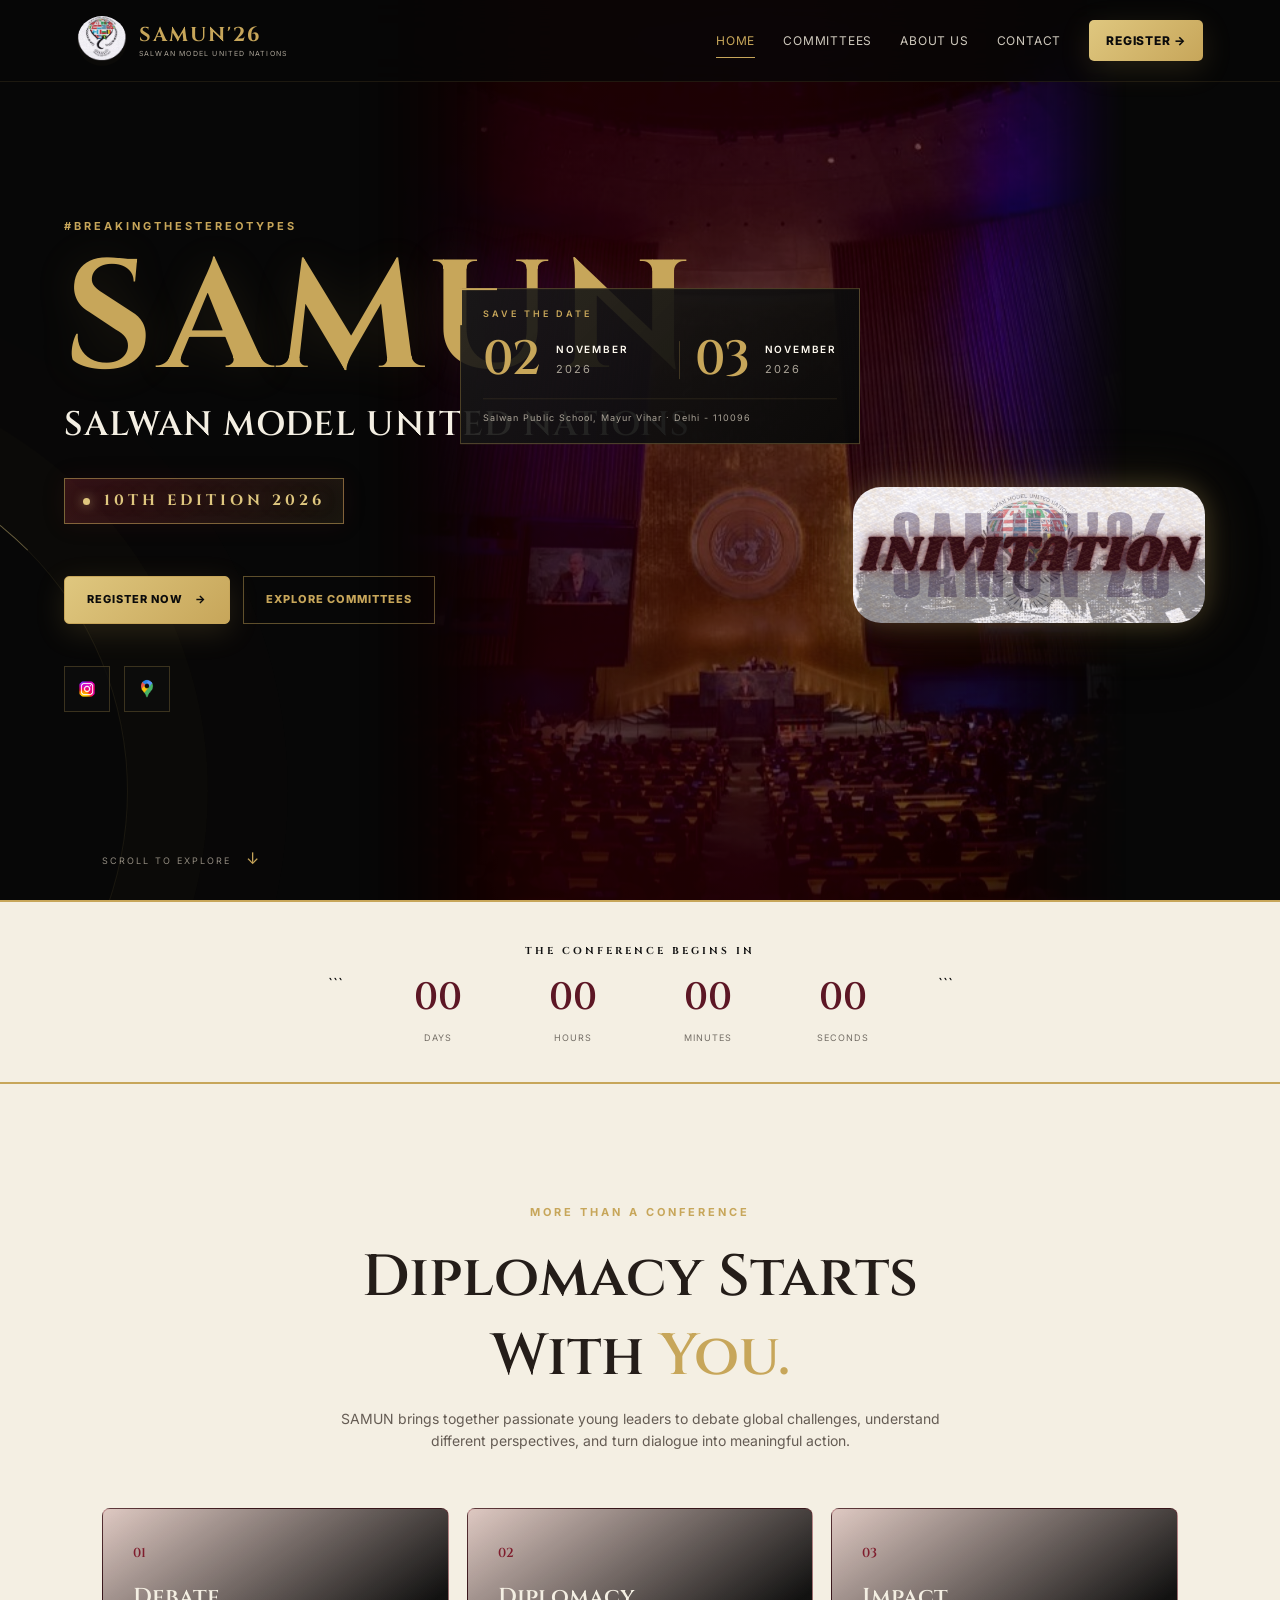
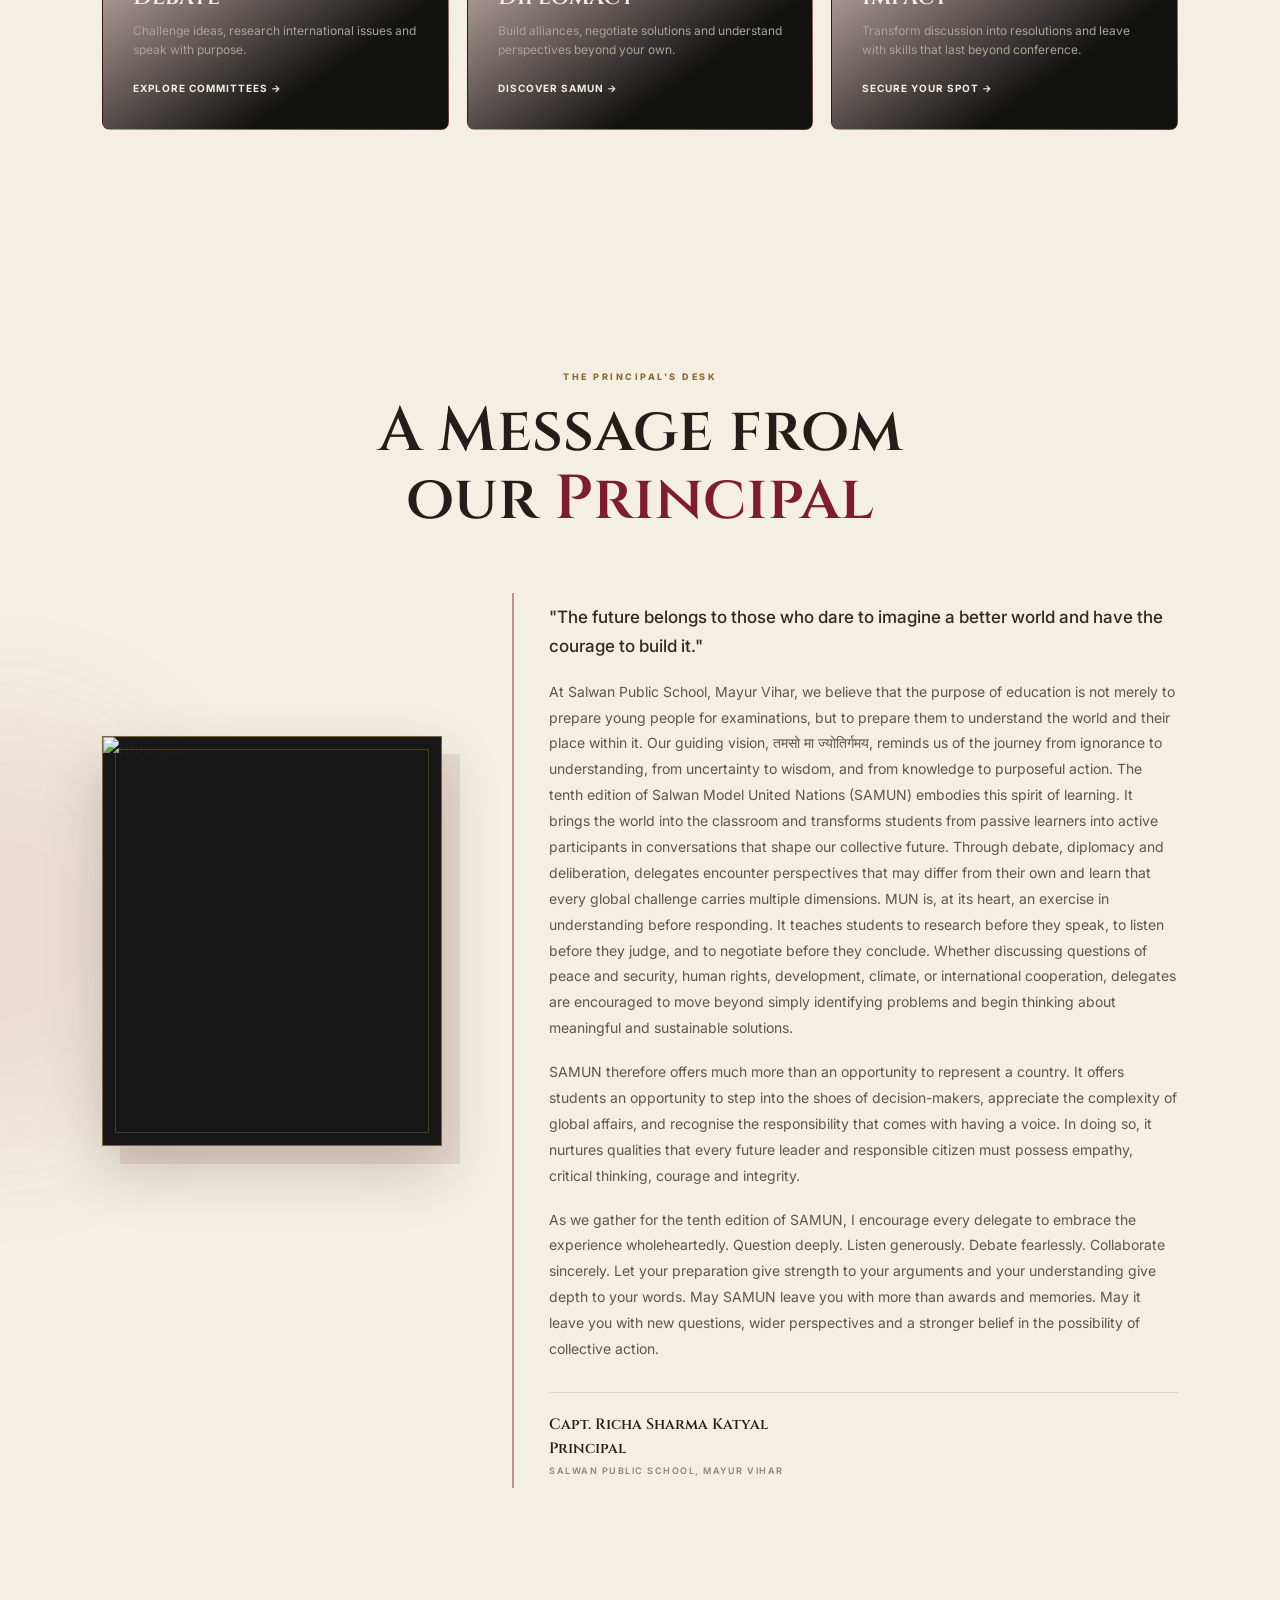
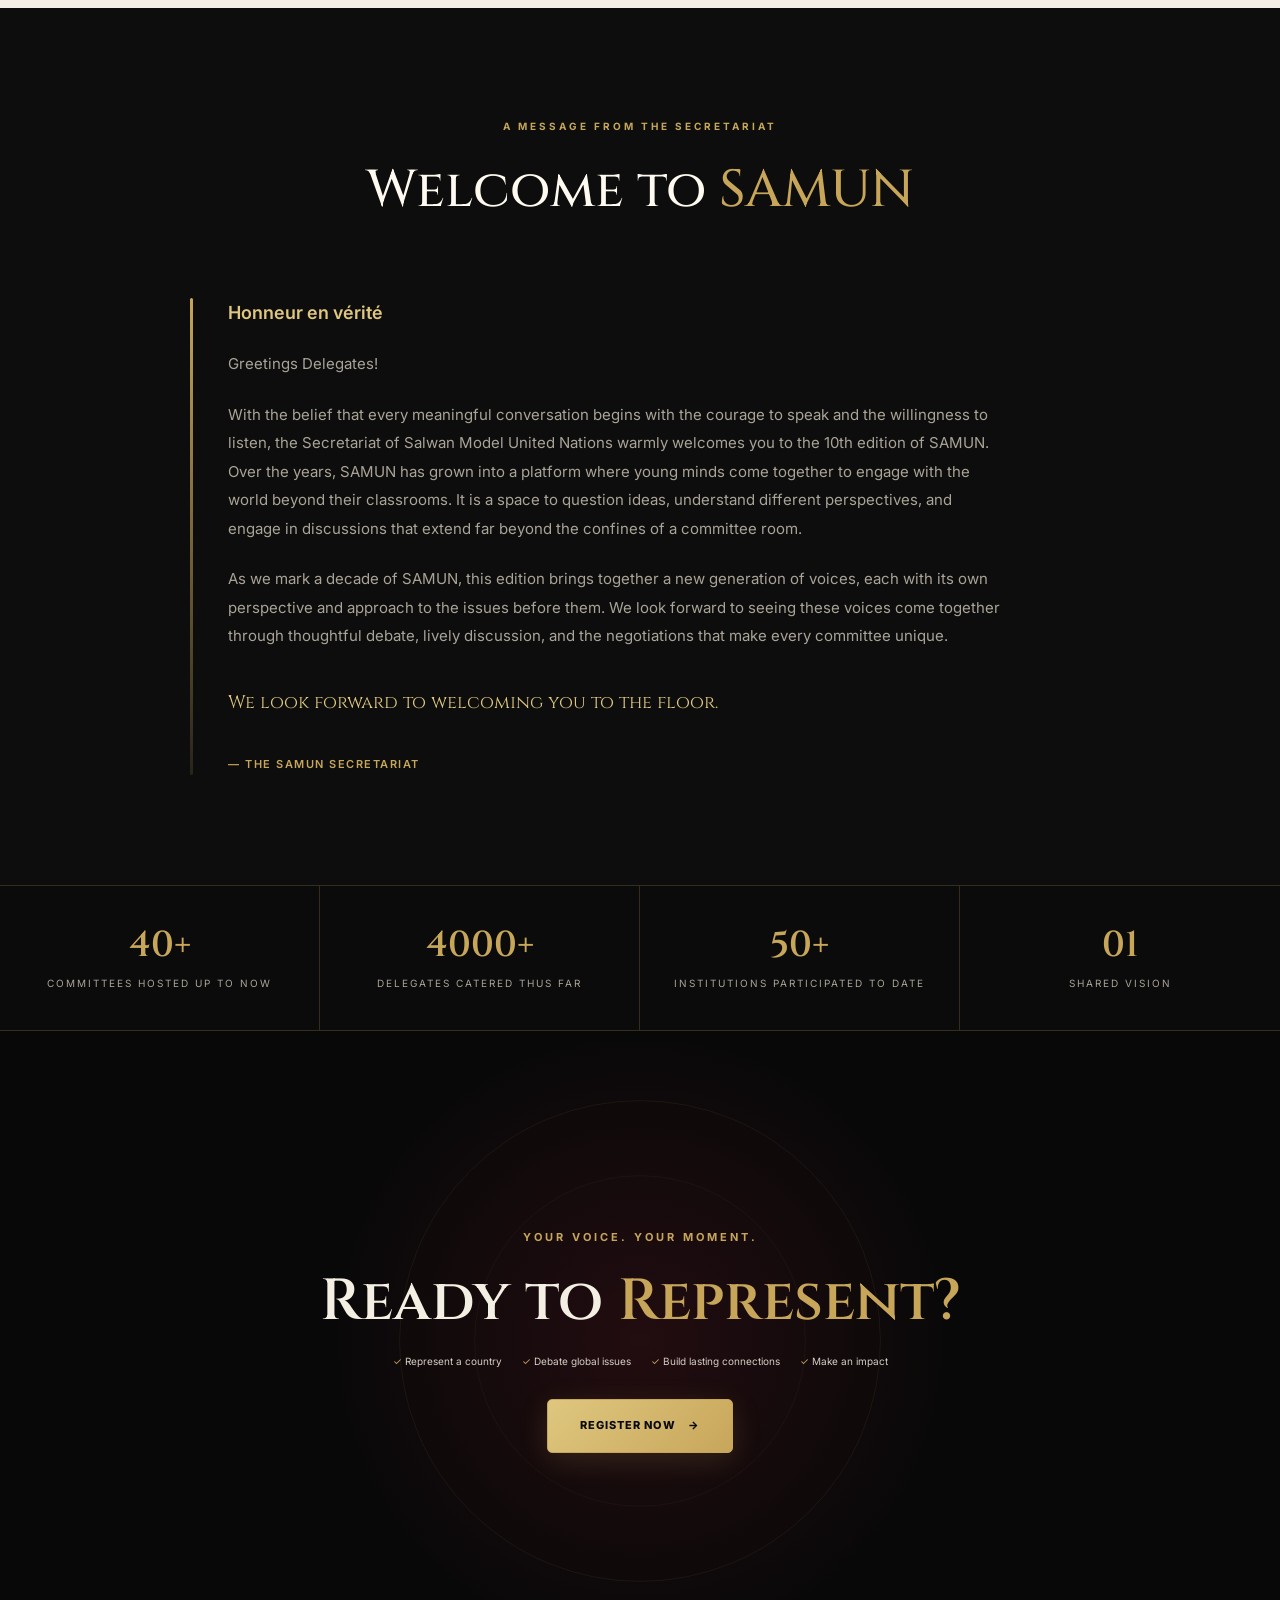
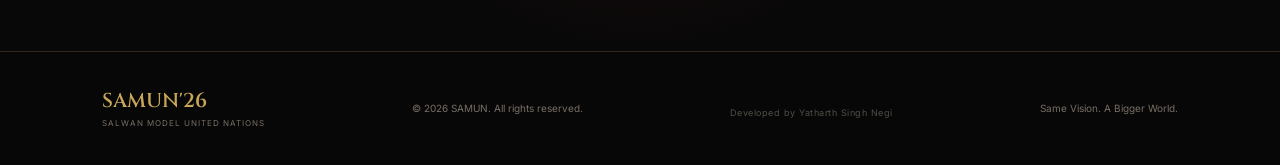
==== index.html @ 42446986 "Update index.html" ====
<!DOCTYPE html>

<html lang="en">
<head>
  <meta charset="UTF-8">
  <meta name="viewport" content="width=device-width, initial-scale=1.0">
  <meta name="description" content="SAMUN — Salwan Model United Nations Conference">
  <title>SAMUN | Salwan Model United Nations</title>

  <link rel="preconnect" href="https://fonts.googleapis.com">
  <link rel="preconnect" href="https://fonts.gstatic.com" crossorigin>

  <link href="https://fonts.googleapis.com/css2?family=Cinzel:wght@500;600;700&family=Inter:wght@400;500;600;700&display=swap" rel="stylesheet">

  <link rel="stylesheet" href="style.css">
</head>

<body>

<div class="page-glow"></div>

<header class="navbar" id="navbar">

<a class="brand" href="index.html">

<div class="brand-mark">
    <img src="images/Untitled_design__2_-removebg-preview.png" alt="SAMUN Logo">
</div>


<span>
  <strong>SAMUN'26</strong>
  <small>SALWAN MODEL UNITED NATIONS</small>
</span>

  </a>

  <button class="menu-toggle" id="menuToggle" aria-label="Open menu">
    ☰
  </button>

  <nav id="navLinks">
    <a href="index.html">Home</a>
    <a href="committees.html">Committees</a>
    <a href="about.html">About Us</a>
    <a href="contact.html">Contact</a>
    <a href="register.html" class="nav-register">
      Register <span>→</span>
    </a>
  </nav>

</header>

<main>

<section class="hero section">

  <div class="hero-image"></div>
  <div class="hero-orbit orbit-one"></div>
  <div class="hero-orbit orbit-two"></div>

  <div class="hero-copy reveal">
    
<p class="eyebrow">
  #BREAKINGTHESTEREOTYPES
</p>

<h1>SAMUN</h1>

<h2>Salwan Model United Nations</h2>



<div class="hero-meta">

  <div class="edition-badge reveal">
    <span>10TH EDITION 2026</span>
</div>

</div>

<div class="save-date-card">

    <div class="save-date-label">
        SAVE THE DATE
    </div>

    <div class="save-date-content">

        <div class="save-date-day">
            02
        </div>

        <div class="save-date-info">
            <span>NOVEMBER</span>
            <strong>2026</strong>
        </div>

        <div class="save-date-divider"></div>

         <div class="save-date-day">
            03
        </div>

        <div class="save-date-info">
            <span>NOVEMBER</span>
            <strong>2026</strong>
        </div>

    </div>

    <p>Salwan Public School, Mayur Vihar · Delhi - 110096</p>

</div>

<div class="hero-actions">

  <a href="register.html" class="btn btn-gold">
    Register Now <span>→</span>
  </a>

  <a href="committees.html" class="btn btn-outline">
    Explore Committees
  </a>

</div>

<div class="contact-socials">

                <div>

                    <a href="https://www.instagram.com/salwanmun_official?igsh=NWZ1MXh1NmtrdW8=" aria-label="Instagram">
                        <img
                        src="images/ig.png"
                        alt="Instagram"
            >
                    </a>
                  <a href="https://www.google.com/maps/place/Salwan+Public+School/@28.6100154,77.337585,965m/data=!3m2!1e3!4b1!4m6!3m5!1s0x390ce518ebc8abd7:0x41186923670ec04c!8m2!3d28.6100154!4d77.3401599!16s%2Fg%2F11d_7yd4k3?entry=ttu&g_ep=EgoyMDI2MDkyMC4wIKXMDSoASAFQAw%3D%3D" aria-label="Facebook">
                        <img
                        src="OC/gm.png"
                        alt="Facebook"
            >
                    </a>

                </div>

            </div>

        </div>

  </div>

<div class="hero-emblem reveal">

    <img src="images/SAMUN (2).png"
         alt="SAMUN Logo">
</div>

</div>

  </div>

  <div class="scroll-cue">
    SCROLL TO EXPLORE <span>↓</span>
  </div>

</section>

<section class="countdown-strip">

  <span class="strip-label">
    THE CONFERENCE BEGINS IN
  </span>

  <div class="countdown" id="countdown">

```
<div>
  <strong id="days">00</strong>
  <small>Days</small>
</div>

<div>
  <strong id="hours">00</strong>
  <small>Hours</small>
</div>

<div>
  <strong id="minutes">00</strong>
  <small>Minutes</small>
</div>

<div>
  <strong id="seconds">00</strong>
  <small>Seconds</small>
</div>
```

  </div>

</section>

<section class="section home-intro">

  <div class="section-heading reveal">

<p class="eyebrow">
  MORE THAN A CONFERENCE
</p>

<h2>
  Diplomacy Starts With <em>You.</em>
</h2>

<p>
  SAMUN brings together passionate young leaders to debate
  global challenges, understand different perspectives,
  and turn dialogue into meaningful action.
</p>

  </div>

  <div class="feature-grid">

<article class="feature-card reveal">

  <span>01</span>

  <h3>Debate</h3>

  <p>
    Challenge ideas, research international issues
    and speak with purpose.
  </p>

  <a href="committees.html">
    Explore Committees →
  </a>

</article>


<article class="feature-card reveal">

  <span>02</span>

  <h3>Diplomacy</h3>

  <p>
    Build alliances, negotiate solutions and
    understand perspectives beyond your own.
  </p>

  <a href="about.html">
    Discover SAMUN →
  </a>

</article>


<article class="feature-card reveal">

  <span>03</span>

  <h3>Impact</h3>

  <p>
    Transform discussion into resolutions and
    leave with skills that last beyond conference.
  </p>

  <a href="register.html">
    Secure Your Spot →
  </a>

</article>

  </div>

</section>

<section class="principal-desk section">

    <div class="principal-desk-inner">

        <div class="principal-desk-heading">
            <p class="eyebrow">THE PRINCIPAL'S DESK</p>

            <h2>
                A Message from our
                <em>Principal</em>
            </h2>
        </div>

        <div class="principal-desk-content">

            <div class="principal-desk-image">
                <img src="images/principal.jpg" alt="Principal">
            </div>

            <div class="principal-desk-message">

                <p>
                    "The future belongs to those who dare to imagine a better world and have the courage to build it."
                </p>
          
                <p>
                    At Salwan Public School, Mayur Vihar, we believe that the purpose of education is not merely to prepare young people for examinations, 
                  but to prepare them to understand the world and their place within it. Our guiding vision, तमसो मा ज्योतिर्गमय, reminds us of the journey 
                  from ignorance to understanding, from uncertainty to wisdom, and from knowledge to purposeful action.
                  
                  The tenth edition of Salwan Model United Nations (SAMUN) embodies this spirit of learning. It brings the world into the classroom 
                  and transforms students from passive learners into active participants in conversations that shape our collective future. 
                  Through debate, diplomacy and deliberation, delegates encounter perspectives that may differ from their own and learn that 
                  every global challenge carries multiple dimensions.
                  MUN is, at its heart, an exercise in understanding before responding. It teaches students to research before they speak, 
                  to listen before they judge, and to negotiate before they conclude. Whether discussing questions of peace and security, 
                  human rights, development, climate, or international cooperation, delegates are encouraged to move beyond simply identifying problems 
                  and begin thinking about meaningful and sustainable solutions.

                </p>

                <p>
                    
                    SAMUN therefore offers much more than an opportunity to represent a country. 
                  It offers students an opportunity to step into the shoes of decision-makers, appreciate the complexity of global 
                  affairs, and recognise the responsibility that comes with having a voice. In doing so, it nurtures qualities that every 
                  future leader and responsible citizen must possess empathy, critical thinking, courage and integrity.

                </p>

                <p>
                  As we gather for the tenth edition of SAMUN, I encourage every delegate to embrace the experience wholeheartedly. 
                  Question deeply. Listen generously. Debate fearlessly. Collaborate sincerely. Let your preparation give strength to your 
                  arguments and your understanding give depth to your words.
                  May SAMUN leave you with more than awards and memories. May it leave you with new questions, wider perspectives 
                  and a stronger belief in the possibility of collective action.                  
                </p>

                <div class="principal-signature">
                    <strong>Capt. Richa Sharma Katyal</strong>
                    <strong>Principal</strong>
                    <span>Salwan Public School, Mayur Vihar</span>
                </div>

            </div>

        </div>

    </div>

</section>

<section class="welcome-section">

    <div class="welcome-inner">

        <div class="welcome-heading reveal">
            <span class="section-eyebrow">A MESSAGE FROM THE SECRETARIAT</span>

            <h2>
                Welcome to <em>SAMUN</em>
            </h2>
        </div>


        <div class="welcome-content reveal">

            <div class="welcome-line"></div>

            <div class="welcome-text">

                <p class="welcome-opening"> 
                    <strong>Honneur en vérité</strong>
                </p>
                
                <p>
                    Greetings Delegates!
                </p>
                <p>
                    With the belief that every meaningful conversation begins with 
                    the courage to speak and the willingness to listen, 
                    the Secretariat of Salwan Model United Nations warmly welcomes you 
                    to the 10th edition of SAMUN.

                    Over the years, SAMUN has grown into a platform where young minds 
                    come together to engage with the world beyond their classrooms. 
                    It is a space to question ideas, understand different perspectives, 
                    and engage in discussions that extend far beyond the 
                    confines of a committee room.
                </p>

                <p>
                    As we mark a decade of SAMUN, this edition brings together 
                    a new generation of voices, each with its own perspective 
                    and approach to the issues before them. We look forward to seeing 
                    these voices come together through thoughtful debate, lively discussion, 
                    and the negotiations that make every committee unique. 
                </p>

                <p class="welcome-closing">
                    We look forward to welcoming you to the floor.
                </p>

                <div class="welcome-signature">
                    <span>— The SAMUN Secretariat</span>
                </div>

            </div>

        </div>

    </div>

</section>

<section class="stats">

  <div>
    <strong>40+</strong>
    <span>Committees Hosted Up To Now</span>
  </div>

  <div>
    <strong>4000+</strong>
    <span>Delegates Catered Thus Far</span>
  </div>

  <div>
    <strong>50+</strong>
    <span>Institutions Participated To Date</span>
  </div>

  <div>
    <strong>01</strong>
    <span>Shared Vision</span>
  </div>

</section>

<section class="register-section">

  <div class="register-content reveal">

<p class="eyebrow">
  YOUR VOICE. YOUR MOMENT.
</p>

<h2>
  Ready to <em>Represent?</em>
</h2>

<div class="register-points">

<span>✓ Represent a country</span>

<span>✓ Debate global issues</span>

<span>✓ Build lasting connections</span>

<span>✓ Make an impact</span>

</div>
    
<a href="register.html" class="btn btn-gold btn-large">
  Register Now <span>→</span>
</a>

  </div>

</section>

</main>

<footer>

  <div class="footer-brand">
    <strong>SAMUN'26</strong>
    <span>Salwan Model United Nations</span>
  </div>

  <p>
    © 2026 SAMUN. All rights reserved.
  </p>
<p class="footer-credit">Developed by Yatharth Singh Negi</p>
  <p>
    Same Vision. A Bigger World.
  </p>

</footer>

<script src="script.js"></script>

</body>
</html>
---- style.css ----
:root{

    /* ================================
       SAMUN — CORE THEME
       ================================ */

    --black:#070707;
    --black-2:#0d0d0d;
    --black-3:#141414;

    --ivory:#f4efe3;
    --ivory-soft:#d8d1c2;
    
    --gold:#c7a65a;
    --gold-light:#dfc77f;

    --crimson:#7f1d2d;
    --crimson-light:#a52a3d;

    --text:#f4efe3;
    --muted:#aaa397;

    --line:rgba(199,166,90,.22);
    --white:#fffaf0;

    /* Background image — change this one line whenever needed */
    --background-image:url("images/unga-background.jpg");

    /* Background darkness */
    --background-darkness:.88;
}


*{
    box-sizing:border-box;
    margin:0;
    padding:0;
}


html{
    scroll-behavior:smooth;
}


body{
    font-family:Inter,Arial,sans-serif;
    background:var(--black);
    color:var(--text);
    line-height:1.6;
    overflow-x:hidden;
}


/* =================================
   UN GENERAL ASSEMBLY BACKGROUND
   ================================= */

body:before{
    content:"";
    position:fixed;
    inset:0;
    pointer-events:none;
    z-index:-2;

    background:
        linear-gradient(
            90deg,
            rgba(5,5,5,.92) 0%,
            rgba(5,5,5,.84) 48%,
            rgba(5,5,5,.92) 100%
        ),
        linear-gradient(
            180deg,
            rgba(5,5,5,.72),
            rgba(5,5,5,.96)
        ),
        var(--background-image);

    background-position:center;
    background-size:cover;
    background-repeat:no-repeat;
}


/* =================================
   AMBIENT PAGE GLOW
   ================================= */

.page-glow{
    position:fixed;
    width:650px;
    height:650px;
    right:-250px;
    top:10%;

    background:rgba(127,29,45,.16);
    filter:blur(100px);
    border-radius:50%;
    z-index:-1;
}


a{
    text-decoration:none;
    color:inherit;
}


/* =================================
   NAVBAR
   Position/layout intentionally
   unchanged from your original
   ================================= */

.navbar{
    position:fixed;
    z-index:20;
    top:0;
    left:0;
    right:0;

    height:82px;

    display:flex;
    align-items:center;
    justify-content:space-between;

    padding:0 6%;

    background:rgba(7,7,7,.78);
    backdrop-filter:blur(18px);

    border-bottom:1px solid rgba(199,166,90,.12);

    transition:.3s;
}


.navbar.scrolled{
    height:68px;
    background:rgba(7,7,7,.95);
}


/* =================================
   BRAND
   ================================= */

.brand{
    display:flex;
    align-items:center;
    gap:12px;
}


.brand-mark{
    width:40px;
    height:40px;

    border:1px solid var(--gold);
    border-radius:50%;

    display:grid;
    place-items:center;

    color:var(--gold);
    font-size:22px;

    background:rgba(199,166,90,.025);
}


.brand strong{
    display:block;

    font:700 20px Cinzel,serif;

    color:var(--gold);
    letter-spacing:2px;
}


.brand small{
    display:block;

    font-size:7px;
    letter-spacing:1.2px;

    color:#aaa397;
}


/* =================================
   NAVIGATION
   Same layout and spacing
   ================================= */

nav{
    display:flex;
    align-items:center;
    gap:28px;

    font-size:12px;
    text-transform:uppercase;
    letter-spacing:.8px;
}


nav a{
    color:#cfc9bd;
    position:relative;
    padding:8px 0;

    transition:color .25s ease;
}


nav a:not(.nav-register):after{
    content:"";

    position:absolute;
    bottom:0;
    left:50%;

    width:0;
    height:1px;

    background:var(--gold);

    transition:.25s;
}


nav a:hover,
nav a.active{
    color:var(--gold);
}


nav a:hover:after,
nav a.active:after{
    left:0;
    width:100%;
}
.nav-register,
.btn-gold{
    background:linear-gradient(135deg,var(--gold-light),var(--gold));
    color:#0b0b0b!important;
    border-radius:5px;
    font-weight:800;
    box-shadow:0 8px 30px rgba(199,166,90,.16);
}

.nav-register{
    padding:11px 17px!important;
}

.nav-register:after{
    display:none;
}


.menu-toggle{
    display:none;
    background:none;
    border:0;
    color:var(--gold);
    font-size:25px;
}


.section{
    padding:120px 8%;
    position:relative;
}


/* ================================
   HERO
   Same layout / positioning
   ================================ */

.hero{
    min-height:100vh;
    padding-top:150px;

    display:flex;
    align-items:center;
    justify-content:space-between;

    overflow:hidden;

    background:
        radial-gradient(
            circle at 75% 48%,
            rgba(127,29,45,.18),
            transparent 35%
        ),
        linear-gradient(
            120deg,
            rgba(7,7,7,.96) 0%,
            rgba(13,13,13,.94) 58%,
            rgba(20,20,20,.94) 100%
        );
}


.hero:after{
    content:"";

    position:absolute;
    right:-15%;
    top:10%;

    width:60vw;
    height:60vw;

    border:1px solid rgba(199,166,90,.08);
    border-radius:50%;

    box-shadow:
        0 0 0 80px rgba(199,166,90,.015),
        0 0 0 160px rgba(127,29,45,.012);
}


.hero-copy{
    max-width:680px;
    position:relative;
    z-index:2;
}


.eyebrow{
    font-size:11px;
    letter-spacing:3px;
    color:var(--gold);
    font-weight:700;
    margin-bottom:16px;
}


.hero h1{
    font:700 clamp(76px,12vw,170px)/.9 Cinzel,serif;
    letter-spacing:7px;
    color:var(--gold);

    text-shadow:0 0 45px rgba(199,166,90,.12);
}


.hero h2{
    font:600 clamp(20px,3vw,34px) Cinzel,serif;
    margin-top:12px;
    text-transform:uppercase;
    letter-spacing:1px;
}


.hero-tagline{
    font:500 clamp(18px,2vw,25px) Georgia,serif;
    margin-top:18px;
    color:#e4ded3;
}


em{
    color:var(--gold);
    font-style:normal;
}


.hero-meta{
    display:flex;
    gap:28px;
    color:var(--muted);
    font-size:12px;
    margin:30px 0;
}


.hero-meta b{
    color:#e5ded2;
}


.hero-actions{
    display:flex;
    gap:13px;
    flex-wrap:wrap;
}


.btn{
    display:inline-flex;
    align-items:center;
    justify-content:center;
    gap:12px;

    padding:14px 22px;

    border:1px solid var(--gold);

    font-size:11px;
    letter-spacing:1px;
    text-transform:uppercase;
    font-weight:800;

    transition:.25s;
}


.btn:hover{
    transform:translateY(-3px);
    box-shadow:0 12px 35px rgba(199,166,90,.16);
}


.btn-outline{
    border-color:rgba(199,166,90,.45);
    color:var(--gold);
}


/* ================================
   HERO EMBLEM
   Position intentionally untouched
   ================================ */

.hero-emblem{
    width:390px;
    height:390px;

    display:grid;
    place-items:center;

    position:relative;
    z-index:2;

    text-align:center;
}


/*
   Keeping these legacy selectors for now.
   We will decide their final treatment
   after seeing the hero HTML.
*/

.globe{
    width:255px;
    height:255px;

    border:2px solid var(--gold);
    border-radius:50%;

    position:relative;
    display:grid;
    place-items:center;

    box-shadow:
        0 0 70px rgba(199,166,90,.10),
        inset 0 0 40px rgba(199,166,90,.05);
}


.globe span{
    font-size:100px;
    color:var(--gold);
    opacity:.9;
}


.globe-ring{
    position:absolute;
    inset:25px;

    border:1px solid rgba(199,166,90,.5);
    border-radius:50%;

    transform:rotate(25deg) scaleX(.38);
}


.ring-2{
    transform:rotate(-25deg) scaleX(.38);
}


.globe-lines{
    position:absolute;
    inset:0;

    border-top:1px solid rgba(199,166,90,.4);
    border-bottom:1px solid rgba(199,166,90,.4);

    border-radius:50%;

    transform:scaleY(.35);
}


.laurel{
    position:absolute;
    color:var(--gold);
    font-size:85px;
    top:95px;
    opacity:.8;
}


.laurel.left{
    left:0;
}


.laurel.right{
    right:0;
}


.hero-emblem p{
    position:absolute;
    bottom:5px;

    font:11px Cinzel,serif;
    letter-spacing:3px;

    color:var(--gold);
}


.scroll-cue{
    position:absolute;
    bottom:28px;
    left:8%;

    font-size:9px;
    letter-spacing:2px;

    color:#918b80;
}


.scroll-cue span{
    color:var(--gold);
    font-size:16px;
    margin-left:10px;
}


/* ================================
   COUNTDOWN
   ================================ */

.countdown-strip{
    padding:34px 8%;

    background:#f4efe3;
    color:#111;

    text-align:center;

    border-top:2px solid var(--gold);
    border-bottom:2px solid var(--gold);
}


.strip-label{
    font:700 10px Cinzel,serif;
    letter-spacing:3px;
}
/* =================================
   COUNTDOWN
   ================================= */

.countdown{
    display:flex;
    justify-content:center;
    gap:55px;
    margin-top:10px;
}

.countdown div{
    min-width:80px;
}

.countdown strong{
    display:block;
    font:600 38px Cinzel,serif;
    color:#5d1725;
}

.countdown small{
    font-size:9px;
    letter-spacing:1px;
    text-transform:uppercase;
    color:#746e66;
}


/* =================================
   DARK SECTIONS
   ================================= */

.dark-section{
    background:
        linear-gradient(
            180deg,
            #080808,
            #111111
        );
}


/* =================================
   SECTION HEADINGS
   ================================= */

.section-heading{
    text-align:center;
    max-width:650px;
    margin:0 auto 55px;
}

.section-heading h2,
.split-section h2,
.contact-section h2,
.register-section h2{
    font:600 clamp(36px,5vw,58px) Cinzel,serif;
    margin-bottom:12px;
}

.section-heading>p:last-child{
    color:var(--muted);
    font-size:14px;
}


/* =================================
   COMMITTEES
   Recent design direction,
   existing positioning preserved
   ================================= */

.committee-grid{
    display:grid;
    grid-template-columns:repeat(3,1fr);
    gap:18px;
    max-width:1100px;
    margin:auto;
}

.committee-card{
    min-height:235px;
    padding:28px;

    border:1px solid var(--line);

    background:
        linear-gradient(
            145deg,
            rgba(199,166,90,.07),
            rgba(10,10,10,.88)
        );

    border-radius:9px;

    transition:
        transform .3s ease,
        border-color .3s ease,
        box-shadow .3s ease;

    position:relative;
    overflow:hidden;
}

.committee-card:before{
    content:"";

    position:absolute;
    inset:-100%;

    background:
        radial-gradient(
            circle,
            rgba(199,166,90,.10),
            transparent 25%
        );

    opacity:0;
    transition:.3s;
}

.committee-card:hover{
    transform:translateY(-8px);

    border-color:rgba(199,166,90,.65);

    box-shadow:
        0 20px 60px rgba(0,0,0,.45);
}

.committee-card:hover:before{
    opacity:1;
}

.card-icon{
    font-size:42px;
    color:var(--gold);
    display:block;
    margin-bottom:12px;
}

.committee-card h3{
    font:600 21px Cinzel,serif;
    color:var(--gold);
}

.committee-card p{
    font-size:12px;
    color:#b7b0a5;
    min-height:38px;
}

.committee-card a{
    display:inline-block;
    margin-top:18px;

    color:var(--gold);

    font-size:10px;
    text-transform:uppercase;
    letter-spacing:1px;
}


/* =================================
   ABOUT / SPLIT SECTION
   ================================= */

.split-section{
    display:grid;
    grid-template-columns:1fr 1fr;
    gap:80px;
    align-items:center;

    background:#f4efe3;
    color:#241d19;
}

.about-copy p:not(.eyebrow){
    max-width:580px;
    color:#5f554d;
    margin:14px 0;
    font-size:15px;
}

.about-copy .eyebrow{
    color:#7f1d2d;
}

.text-link{
    display:inline-block;
    margin-top:18px;

    color:#7f1d2d;

    font-size:11px;
    text-transform:uppercase;
    letter-spacing:1px;
    font-weight:800;
}


/* =================================
   ABOUT ART
   ================================= */

.about-art{
    display:grid;
    place-items:center;
}

.art-frame{
    width:min(430px,100%);
    aspect-ratio:1/1;

    background:
        linear-gradient(
            145deg,
            #171717,
            #090909
        );

    border:1px solid rgba(199,166,90,.4);

    position:relative;
    overflow:hidden;

    display:grid;
    place-items:center;

    box-shadow:
        20px 20px 0 rgba(127,29,45,.08);
}

.art-frame:before{
    content:"";

    position:absolute;

    width:65%;
    height:65%;

    border:1px solid rgba(199,166,90,.35);
    border-radius:50%;
}

.art-globe{
    font-size:140px;
    color:var(--gold);
    opacity:.8;
}

.art-frame span{
    position:absolute;
    bottom:30px;
    left:30px;

    font:13px Cinzel,serif;
    letter-spacing:3px;

    color:#f7f0dc;
}

.art-frame b{
    font-size:21px;
}

.art-lines{
    position:absolute;

    width:150%;
    height:1px;

    background:var(--gold);
    opacity:.2;

    transform:rotate(-45deg);
}


/* =================================
   STATS
   ================================= */

.stats{
    display:grid;
    grid-template-columns:repeat(4,1fr);

    background:#0b0b0b;

    border-top:1px solid var(--line);
    border-bottom:1px solid var(--line);
}

.stats div{
    text-align:center;
    padding:35px 15px;

    border-right:1px solid var(--line);
}

.stats div:last-child{
    border:0;
}

.stats strong{
    display:block;
    font:600 36px Cinzel,serif;
    color:var(--gold);
}

.stats span{
    font-size:10px;
    text-transform:uppercase;
    letter-spacing:2px;
    color:#aaa397;
}


/* =================================
   SCHEDULE
   ================================= */

.schedule-wrap{
    max-width:950px;
    margin:auto;

    border:1px solid var(--line);

    background:rgba(255,255,255,.025);

    border-radius:10px;
    overflow:hidden;
}

.schedule-tabs{
    display:flex;

    background:#151515;

    border-bottom:1px solid var(--line);
}

.schedule-tab{
    flex:1;

    padding:16px;

    border:0;
    background:none;

    color:#a9a39a;

    font:700 10px Inter;
    letter-spacing:1px;

    cursor:pointer;
}

.schedule-tab.active{
    background:
        linear-gradient(
            135deg,
            var(--gold-light),
            var(--gold)
        );

    color:#111;
}

.day-panel{
    display:none;
    padding:15px 30px;
}

.day-panel.active{
    display:block;
}

.timeline-item{
    display:grid;
    grid-template-columns:90px 1fr;
    gap:20px;

    padding:20px 0;

    border-bottom:1px solid rgba(255,255,255,.08);
}

.timeline-item:last-child{
    border:0;
}

.timeline-item time{
    color:var(--gold);
    font:600 15px Cinzel,serif;
}

.timeline-item b{
    display:block;
    font-size:14px;
}

.timeline-item span{
    display:block;

    color:#a9a39a;
    font-size:11px;
    margin-top:4px;
}

.empty-day{
    padding:80px;
    text-align:center;
    color:#9d968d;
}


/* =================================
   CONTACT
   ================================= */

.contact-section{
    background:#f4efe3;
    color:#261f1b;
}

.contact-section .section-heading>p:last-child{
    color:#756b62;
}

.contact-section .eyebrow{
    color:#7f1d2d;
}

.contact-grid{
    display:grid;
    grid-template-columns:.8fr 1.2fr;
    gap:70px;

    max-width:1050px;
    margin:auto;
}

.contact-item{
    display:flex;
    gap:17px;
    margin:0 0 30px;
}

.contact-item>span{
    width:38px;
    height:38px;

    border:1px solid #b9974d;
    color:#7f1d2d;

    border-radius:50%;

    display:grid;
    place-items:center;
}

.contact-item small{
    font-size:8px;
    letter-spacing:2px;
    color:#856f63;
}

.contact-item p{
    font-size:13px;
    margin-top:2px;
}

.socials{
    display:flex;
    gap:10px;
}

.socials a{
    width:38px;
    height:38px;

    border:1px solid #c9bdb0;

    display:grid;
    place-items:center;

    font-size:9px;
    color:#7f1d2d;
}

.contact-form{
    padding:30px;

    background:#111;
    color:white;

    border-radius:8px;

    box-shadow:
        0 20px 60px rgba(0,0,0,.15);
}

.contact-form label{
    display:block;

    font-size:10px;
    text-transform:uppercase;
    letter-spacing:1px;

    color:#b7aea3;
    margin-bottom:16px;
}

.contact-form input,
.contact-form select,
.contact-form textarea{
    width:100%;

    margin-top:7px;

    background:#090909;
    border:1px solid rgba(199,166,90,.25);

    color:#fff;

    padding:12px;

    font:13px Inter;

    outline:none;
    border-radius:3px;
}

.contact-form input:focus,
.contact-form select:focus,
.contact-form textarea:focus{
    border-color:var(--gold);
}

.contact-form textarea{
    resize:vertical;
}

.form-message{
    font-size:11px;
    color:var(--gold);
    margin-top:10px;
}


/* =================================
   REGISTER
   Recent register direction
   ================================= */

.register-section{
    min-height:620px;

    display:grid;
    place-items:center;

    text-align:center;

    position:relative;
    overflow:hidden;

    background:
        radial-gradient(
            circle at center,
            rgba(127,29,45,.22),
            transparent 45%
        ),
        #080808;
}

.register-section:before,
.register-section:after{
    content:"";

    position:absolute;

    width:600px;
    height:600px;

    border:1px solid rgba(199,166,90,.10);

    border-radius:50%;
}

.register-section:before{
    transform:scale(.55);
}

.register-section:after{
    transform:scale(.8);
}

.register-content{
    position:relative;
    z-index:2;

    max-width:700px;
}

.register-content>p:not(.eyebrow){
    color:#b5aea4;
    margin:12px auto 25px;
}

.register-points{
    display:flex;
    justify-content:center;
    gap:20px;
    flex-wrap:wrap;

    margin-bottom:30px;
}

.register-points span{
    font-size:10px;
    color:#d5cec4;
}

.register-points span::first-letter{
    color:var(--gold);
}

.btn-large{
    padding:17px 32px;
}

.register-content small{
    display:block;

    color:#756e65;
    font-size:9px;
    margin-top:12px;
}


/* =================================
   FOOTER
   ================================= */

footer{
    display:flex;
    justify-content:space-between;
    align-items:center;
    gap:20px;

    padding:35px 8%;

    background:#070707;

    border-top:1px solid var(--line);

    font-size:10px;
    color:#786f65;
}

.footer-brand strong{
    font:600 20px Cinzel;
    color:var(--gold);
    display:block;
}

.footer-brand span{
    font-size:8px;
    text-transform:uppercase;
    letter-spacing:1px;
}


/* =================================
   REVEAL
   ================================= */

.reveal{
    opacity:0;

    transform:translateY(25px);

    transition:
        opacity .7s ease,
        transform .7s ease;
}

.reveal.visible{
    opacity:1;
    transform:none;
}


/* =================================
   RESPONSIVE
   Positions/layout preserved
   ================================= */

@media(max-width:900px){

    .navbar{
        padding:0 5%;
    }

    nav{
        gap:15px;
    }

    .hero{
        padding-left:6%;
        padding-right:6%;
    }

    .hero-emblem{
        width:310px;
    }

    .committee-grid{
        grid-template-columns:repeat(2,1fr);
    }

    .split-section{
        gap:40px;
    }
}


@media(max-width:700px){

    .navbar{
        height:70px;
    }

    .menu-toggle{
        display:block;
    }

    nav{
        position:absolute;
        top:70px;
        left:0;
        right:0;

        background:rgba(7,7,7,.98);

        display:none;
        flex-direction:column;
        align-items:stretch;

        padding:15px 7%;
        gap:5px;

        border-bottom:1px solid var(--line);
    }

    nav.open{
        display:flex;
    }

    nav a{
        padding:12px;
    }

    .hero{
        min-height:auto;
        padding-top:140px;
        padding-bottom:110px;
        display:block;
    }

    .hero-emblem{
        margin:55px auto 0;
        width:270px;
        height:270px;
    }

    .globe{
        width:190px;
        height:190px;
    }

    .globe span{
        font-size:75px;
    }

    .laurel{
        font-size:60px;
        top:72px;
    }

    .countdown{
        gap:14px;
    }

    .countdown div{
        min-width:55px;
    }

    .countdown strong{
        font-size:27px;
    }

    .section{
        padding:85px 6%;
    }

    .committee-grid{
        grid-template-columns:1fr;
    }

    .split-section,
    .contact-grid{
        grid-template-columns:1fr;
    }

    .about-art{
        order:-1;
    }

    .stats{
        grid-template-columns:1fr 1fr;
    }

    .stats div{
        border-bottom:1px solid var(--line);
    }

    .timeline-item{
        grid-template-columns:65px 1fr;
    }

    .schedule-tab{
        padding:14px 5px;
        font-size:8px;
    }

    .day-panel{
        padding:10px 18px;
    }

    footer{
        flex-direction:column;
        text-align:center;
    }

    .hero-meta{
        flex-direction:column;
        gap:8px;
    }
}
/* =========================================
   MULTI-PAGE STYLES
   ========================================= */

.page-hero{

    min-height:430px;

    padding-top:175px;
    padding-bottom:90px;

    display:grid;
    place-items:center;

    background:
        radial-gradient(
            circle at 50% 35%,
            rgba(127,29,45,.18),
            transparent 48%
        ),
        #0a0a0a;
}

.page-hero .section-heading{
    margin-bottom:0;
}

.page-hero h1{
    font:
        600 clamp(42px,6vw,72px)
        Cinzel,
        serif;
}


/* =========================================
   HOME INTRO
   ========================================= */

.home-intro{
    background:#f4efe3;
    color:#241d19;
}

.home-intro
.section-heading > p:last-child{
    color:#655c54;
}


/* =========================================
   FEATURE GRID
   ========================================= */

.feature-grid{

    display:grid;

    grid-template-columns:
        repeat(3,1fr);

    gap:18px;

    max-width:1100px;

    margin:auto;
}


.feature-card{

    padding:30px;

    border:1px solid var(--line);

    border-radius:8px;

    background:
        linear-gradient(
            145deg,
            rgba(199,166,90,.07),
            rgba(10,10,10,.9)
        );

    color:white;
}


.feature-card > span{
    color:var(--gold);

    font:
        600 13px
        Cinzel,
        serif;
}


.feature-card h3{

    margin:18px 0 8px;

    color:var(--gold);

    font:
        600 23px
        Cinzel,
        serif;
}


.feature-card p{
    color:#b8b0a5;
    font-size:12px;
}


.feature-card a{

    display:inline-block;

    margin-top:20px;

    color:var(--gold);

    font-size:10px;

    text-transform:uppercase;
    letter-spacing:1px;

    font-weight:700;
}


/* =========================================
   ABOUT VALUES
   ========================================= */

.values-grid{

    display:grid;

    grid-template-columns:
        repeat(3,1fr);

    gap:18px;

    max-width:1000px;

    margin:auto;
}


.value-card{

    padding:30px;

    border:1px solid var(--line);

    border-radius:8px;

    background:
        linear-gradient(
            145deg,
            rgba(199,166,90,.07),
            rgba(10,10,10,.9)
        );
}


.value-card span{
    color:var(--gold);

    font:
        600 13px
        Cinzel,
        serif;
}


.value-card h3{

    margin:18px 0 8px;

    color:var(--gold);

    font:
        600 23px
        Cinzel,
        serif;
}

.value-card p {
    color: var(--muted);
    font-size: 12px;
}

/* COMMITTEE PAGE */

.committee-grid-large {
    max-width: 1150px;
}

.card-description {
    color: #aaa397;
    font-size: 11px;
    margin-top: 10px;
    max-width: 330px;
}

/* REGISTER PAGE */

.register-page {
    min-height: 100vh;
    padding-top: 160px;
    display: grid;
    place-items: center;
    text-align: center;

    background:
        radial-gradient(
            circle at center,
            rgba(127,29,45,.22),
            transparent 45%
        ),
        #080808;
}

.register-page:before,
.register-page:after {
    content: "";
    position: absolute;
    width: 600px;
    height: 600px;
    border: 1px solid rgba(199,166,90,.10);
    border-radius: 50%;
    pointer-events: none;
}

.register-page:before {
    transform: scale(.55);
}

.register-page:after {
    transform: scale(.8);
}

.registration-info {
    display: grid;
    grid-template-columns: repeat(3,1fr);
    gap: 15px;
    margin: 35px 0;
    text-align: left;
}

.registration-info div {
    border: 1px solid var(--line);
    padding: 20px;
    background: rgba(255,255,255,.025);
}

.registration-info strong {
    display: block;
    color: var(--gold);
    font: 600 25px Cinzel,serif;
    margin-bottom: 7px;
}

.registration-info span {
    color: var(--muted);
    font-size: 11px;
}

/* CONTACT PAGE */

.contact-section {
    background: var(--ivory);
    color: #261d19;
}

/* MOBILE */

@media (max-width: 700px) {

    .page-hero {
        min-height: 360px;
        padding-top: 140px;
        padding-bottom: 70px;
    }

    .feature-grid,
    .values-grid {
        grid-template-columns: 1fr;
    }

    .registration-info {
        grid-template-columns: 1fr;
    }

    .register-page {
        padding-top: 130px;
        padding-bottom: 80px;
    }
}


/* BRAND MARK */

.brand-mark {
    width: 50px;
    height: 50px;
    border: none;
    border-radius: 50%;
    overflow: hidden;
}

.brand-mark img {
    width: 100%;
    height: 100%;
    object-fit: contain;
    transform: translateY(-4px);
}

.footer-credit {
    margin-top: 10px;
    font-size: 9px;
    color: rgba(170,163,151,.45);
    letter-spacing: .5px;
}


/* REGISTER OPTIONS */

.register-option {
    display: grid;
    grid-template-columns: 110px 1fr 30px;
    align-items: center;
    gap: 24px;
    text-align: left;
    padding: 20px 24px;
    border: 1px solid rgba(199,166,90,.25);
    border-radius: 8px;
    transition: .25s ease;
}

.register-image {
    width: 110px;
    height: 110px;
    border-radius: 50%;
    overflow: hidden;
    flex-shrink: 0;
    border: 2px solid rgba(199,166,90,.35);
    background: var(--black-3);
}

.register-image img {
    width: 100%;
    height: 100%;
    object-fit: cover;
    display: block;
    transition: transform .3s ease;
}

.register-option:hover .register-image img {
    transform: scale(1.08);
}

.register-option:hover {
    transform: translateX(5px);
    border-color: var(--gold);
}

.gallery-section {
    max-width: 700px;
    margin: 75px auto 20px;
    text-align: center;
}

.gallery-divider {
    width: 70px;
    height: 1px;
    margin: 0 auto 30px;
    background: var(--gold);
    opacity: .5;
}

.gallery-label {
    margin-bottom: 10px;
    color: var(--gold);
    font-size: 9px;
    font-weight: 700;
    letter-spacing: 3px;
}

.gallery-section h3 {
    margin-bottom: 8px;
    color: var(--white);
    font-family: Cinzel,serif;
    font-size: 22px;
    font-weight: 500;
}

.gallery-section h3 em {
    color: var(--gold);
    font-style: normal;
}

.gallery-text {
    margin-bottom: 25px;
    color: var(--muted);
    font-size: 11px;
}

.gallery-button {
    display: inline-flex;
    align-items: center;
    justify-content: center;
    gap: 12px;
    min-width: 190px;
    padding: 15px 28px;
    border: 1px solid rgba(199,166,90,.45);
    border-radius: 3px;
    color: var(--gold);
    font-size: 10px;
    font-weight: 700;
    letter-spacing: 1.8px;
    text-transform: uppercase;
    transition: .3s ease;
}

.gallery-button span {
    font-size: 15px;
    transition: .3s ease;
}

.gallery-button:hover {
    background: rgba(199,166,90,.08);
    border-color: var(--gold);
    box-shadow: 0 8px 30px rgba(199,166,90,.08);
}

.gallery-button:hover span {
    transform: translate(3px,-3px);
}

.register-option b {
    color: var(--gold);
    font-size: 20px;
}


/* MAIN REGISTRATION BUTTON */

.register-option.primary {
    padding: 27px 24px;
    background: linear-gradient(
        135deg,
        var(--gold-light),
        var(--gold)
    );
    color: #0b0b0b;
    border-color: var(--gold);
    box-shadow: 0 15px 45px rgba(199,166,90,.18);
}

.register-option.primary > span,
.register-option.primary b {
    color: #4b3210;
}

.register-option.primary small {
    color: #594a31;
}

.register-option.primary strong {
    font-size: 22px;
}


/* SEPARATE GALLERY */

.gallery-option {
    max-width: 700px;
    margin: 35px auto 0;
    padding-top: 28px;
    border-top: 1px solid rgba(199,166,90,.15);
    display: grid;
    grid-template-columns: 45px 1fr;
    text-align: left;
}

.gallery-option a {
    display: grid;
    grid-template-columns: 1fr 30px;
    align-items: center;
    color: inherit;
}

.gallery-option a b {
    color: var(--gold);
    font-size: 20px;
}

.gallery-option:hover strong {
    color: var(--gold);
}


@media (max-width: 600px) {

    .register-option {
        grid-template-columns: 80px 1fr 25px;
        gap: 16px;
        padding: 16px;
    }

    .register-image {
        width: 80px;
        height: 80px;
    }

    .register-option strong {
        font-size: 15px;
    }

    .register-option.primary strong {
        font-size: 18px;
    }
}


/* ========================================
   COMMITTEE CARDS — CIRCULAR LOGOS
======================================== */

.committee-card {
    min-height: 360px;
    padding: 30px 28px;

    display: flex;
    flex-direction: column;
    align-items: flex-start;

    border: 1px solid rgba(199,166,90,.25);
    border-radius: 9px;

    background: linear-gradient(
        145deg,
        rgba(199,166,90,.07),
        rgba(10,10,10,.88)
    );

    position: relative;
    overflow: hidden;

    transition:
        transform .3s ease,
        border-color .3s ease,
        box-shadow .3s ease;
}


/* CIRCULAR LOGO */

.committee-logo {
    width: 110px;
    height: 110px;

    margin-bottom: 22px;

    border-radius: 50%;
    overflow: hidden;

    border: 2px solid rgba(199,166,90,.55);

    background: var(--black-3);

    display: flex;
    align-items: center;
    justify-content: center;

    box-sizing: border-box;

    transition:
        transform .3s ease,
        border-color .3s ease,
        box-shadow .3s ease;
}

.committee-logo img {
    width: 100%;
    height: 100%;

    object-fit: cover;

    display: block;

    transition: transform .3s ease;
}


 /* NUMBER */

.committee-number {
    position: absolute;
    top: 28px;
    right: 28px;
    color: rgba(199,166,90,.55);
    font-family: "Cinzel",serif;
    font-size: 12px;
    font-weight: 600;
    letter-spacing: 1px;
}


/* COMMITTEE NAME */

.committee-card h3 {
    margin: 0 0 7px;
    color: var(--gold);
    font-family: "Cinzel",serif;
    font-size: 22px;
    font-weight: 600;
}


/* COMMITTEE DESCRIPTION */

.committee-card > p {
    margin: 0;
    color: #c9c1b5;
    font-family: "Inter",sans-serif;
    font-size: 12px;
    line-height: 1.6;
    min-height: 38px;
}


/* AGENDA BOX */

.card-description {
    width: 100%;
    margin-top: 18px;
    padding: 12px 14px;
    border-left: 2px solid rgba(199,166,90,.5);
    background: rgba(255,255,255,.025);
    box-sizing: border-box;
}

.agenda-label {
    display: block;
    margin-bottom: 5px;
    color: var(--gold);
    font-family: "Inter",sans-serif;
    font-size: 8px;
    font-weight: 700;
    letter-spacing: 2px;
}

.card-description strong {
    display: block;
    color: var(--muted);
    font-family: "Inter",sans-serif;
    font-size: 10px;
    font-weight: 500;
    line-height: 1.5;
}


/* VIEW AGENDA */

.committee-agenda {
    margin-top: auto !important;
    padding-top: 18px;
    color: var(--gold) !important;
    font-family: "Inter",sans-serif;
    font-size: 9px !important;
    font-weight: 700;
    letter-spacing: 1.5px;
    text-transform: uppercase;
    transition:
        transform .25s ease,
        color .25s ease;
}


/* CARD HOVER */

.committee-card:hover {
    transform: translateY(-7px);
    border-color: rgba(199,166,90,.65);
    box-shadow:
        0 18px 45px rgba(0,0,0,.35),
        0 0 25px rgba(199,166,90,.08);
}


/* LOGO HOVER */

.committee-card:hover .committee-logo {
    border-color: var(--gold);
    transform: translateY(-3px);
    box-shadow:
        0 0 22px rgba(199,166,90,.15);
}

.committee-card:hover .committee-logo img {
    transform: scale(1.06);
}


/* AGENDA HOVER */

.committee-card:hover .committee-agenda {
    transform: translateX(5px);
    color: var(--gold-light) !important;
}


/* ========================================
   MOBILE
======================================== */

@media (max-width: 700px) {

    .committee-card {
        min-height: 340px;
        padding: 25px 22px;
    }

    .committee-logo {
        width: 140px;
        height: 140px;
        margin-bottom: 22px;
        border-radius: 50%;
        overflow: hidden;
        border: 2px solid rgba(199,166,90,.55);
        background: var(--black-3);
        display: flex;
        align-items: center;
        justify-content: center;
        box-sizing: border-box;
    }

    .committee-logo img {
        width: 100%;
        height: 100%;
        object-fit: cover;
        display: block;
    }

    .committee-number {
        top: 23px;
        right: 22px;
    }

    .committee-card h3 {
        font-size: 20px;
    }

    .committee-card > p {
        font-size: 11px;
    }
}


/* ================= MATRIX SECTION ================= */

.matrix-section {
    text-align: center;
    margin: 60px auto 10px;
    max-width: 750px;
}

.matrix-buttons {
    display: flex;
    justify-content: center;
    align-items: center;
    gap: 16px;
}

.matrix-buttons .btn {
    min-width: 190px;
    padding: 17px 30px;
    font-size: 11px;
    font-weight: 700;
    letter-spacing: 1.5px;
}

.matrix-section p {
    margin-top: 20px;
    color: var(--muted);
    font-size: 11px;
    letter-spacing: .5px;
}


/* ================= MOBILE ================= */

@media (max-width: 600px) {

    .matrix-buttons {
        flex-direction: column;
        gap: 12px;
    }

    .matrix-buttons .btn {
        width: 100%;
        max-width: 280px;
    }
}


/* ========================================
   SAVE THE DATE — HERO CARD
======================================== */

.save-date-card {
    position: absolute;
    top: 90%;
    right: 6%;
    transform: translate(50%,-240%);
    width: 400px;
    margin: 0;
    z-index: 5;
    padding: 18px 22px;
    border: 1px solid rgba(199,166,90,.35);
    background: linear-gradient(
        135deg,
        rgba(25,25,25,.88),
        rgba(8,8,8,.96)
    );
    box-sizing: border-box;
}


/* SUBTLE GOLD CORNER */

.save-date-card::before {
    content: "";
    position: absolute;
    top: -1px;
    left: -1px;
    width: 35px;
    height: 35px;
    border-top: 2px solid var(--gold);
    border-left: 2px solid var(--gold);
}

.save-date-label {
    color: var(--gold);
    font-family: "Inter",sans-serif;
    font-size: 9px;
    font-weight: 600;
    letter-spacing: 3px;
    margin-bottom: 14px;
}

.save-date-content {
    display: flex;
    align-items: center;
    gap: 15px;
}

.save-date-day {
    color: var(--gold);
    font-family: "Cinzel",serif;
    font-size: 48px;
    font-weight: 600;
    line-height: 1;
}

.save-date-info {
    display: flex;
    flex-direction: column;
    gap: 4px;
}

.save-date-info span {
    color: var(--white);
    font-family: "Inter",sans-serif;
    font-size: 10px;
    font-weight: 600;
    letter-spacing: 1.8px;
}

.save-date-info strong {
    color: var(--muted);
    font-family: "Inter",sans-serif;
    font-size: 11px;
    font-weight: 400;
    letter-spacing: 2px;
}

.save-date-divider {
    width: 1px;
    height: 38px;
    background: rgba(199,166,90,.25);
    margin-left: auto;
}

.save-date-end {
    display: flex;
    align-items: baseline;
    gap: 5px;
}

.save-date-end strong {
    color: var(--white);
    font-family: "Cinzel",serif;
    font-size: 28px;
}

.save-date-end span {
    color: var(--muted);
    font-family: "Inter",sans-serif;
    font-size: 9px;
    letter-spacing: 1px;
}

.save-date-card > p {
    margin: 14px 0 0;
    padding-top: 12px;
    border-top: 1px solid rgba(199,166,90,.12);
    color: var(--muted);
    font-family: "Inter",sans-serif;
    font-size: 9px;
    letter-spacing: 1px;
}


/* SAVE DATE HOVER */

.save-date-card {
    transition:
        transform .35s ease,
        border-color .35s ease,
        box-shadow .35s ease,
        background .35s ease;
}

.save-date-day {
    transition:
        transform .35s ease,
        color .35s ease;
}

.save-date-card:hover .save-date-day {
    transform: scale(1.08);
    color: var(--gold-light);
}

.save-date-card::before {
    content: "";
    position: absolute;
    top: -1px;
    left: -1px;
    width: 35px;
    height: 35px;
    border-top: 2px solid var(--gold);
    border-left: 2px solid var(--gold);
    transition:
        width .35s ease,
        height .35s ease;
}


/* SAVE DATE GLOW */

.save-date-card {
    animation: saveDateGlow 3s ease-in-out infinite;
}

@keyframes saveDateGlow {

    0% {
        border-color: rgba(199,166,90,.25);
        box-shadow: 0 0 0 rgba(199,166,90,0);
    }

    50% {
        border-color: rgba(199,166,90,.65);
        box-shadow:
            0 0 18px rgba(199,166,90,.10),
            inset 0 0 15px rgba(199,166,90,.03);
    }

    100% {
        border-color: rgba(199,166,90,.25);
        box-shadow: 0 0 0 rgba(199,166,90,0);
    }
}


/* FEATURE CARD EFFECT */

.feature-card {
    position: relative;
    overflow: hidden;
    transition:
        transform .35s ease,
        border-color .35s ease,
        box-shadow .35s ease,
        background .35s ease;
}

.feature-card:hover {
    transform: translateY(-8px);

    border-color: rgba(199,166,90,.65);

    box-shadow:
        0 15px 35px rgba(0,0,0,.35),
        0 0 25px rgba(199,166,90,.08);
}


/* NUMBER */

.feature-card > span {
    display: inline-block;

    transition:
        transform .35s ease,
        color .35s ease;
}

.feature-card:hover > span {
    color: var(--gold-light);
    transform: translateX(5px);
}


/* LINK */

.feature-card a {
    display: inline-block;

    transition:
        color .3s ease,
        transform .3s ease;
}

.feature-card:hover a {
    color: var(--gold-light);
    transform: translateX(5px);
}


/* HERO EMBLEM */

.hero-emblem > img {
    width: 100%;
    max-width: 480px;
    height: auto;
    object-fit: contain;

    transform: translate(155px,90px);

    border-radius: 28px;
    transform-style: preserve-3d;

    box-shadow:
        0 0 25px rgba(199,166,90,.25),
        0 0 60px rgba(199,166,90,.18),
        0 25px 60px rgba(0,0,0,.35);

    transition:
        transform .15s ease-out,
        filter .3s ease,
        box-shadow .3s ease;
}

.hero-emblem > img:hover {
    filter: brightness(1.05);

    box-shadow:
        0 0 30px rgba(199,166,90,.45),
        0 0 75px rgba(199,166,90,.3),
        0 30px 70px rgba(0,0,0,.4);
}


/* ========================================
   WELCOME SECTION
======================================== */

.welcome-section {
    position: relative;
    padding: 110px 8%;
    background: var(--black-2);
    overflow: hidden;
}

.welcome-inner {
    max-width: 1100px;
    margin: 0 auto;
}


/* HEADING */

.welcome-heading {
    text-align: center;
    margin-bottom: 65px;
}

.section-eyebrow {
    display: block;
    margin-bottom: 15px;

    color: var(--gold);
    font-family: "Inter",sans-serif;
    font-size: 10px;
    font-weight: 700;
    letter-spacing: 3px;
}

.welcome-heading h2 {
    margin: 0;

    color: var(--white);
    font-family: "Cinzel",serif;
    font-size: clamp(32px,5vw,52px);
    font-weight: 500;
}

.welcome-heading h2 em {
    color: var(--gold);
    font-style: normal;
}


/* CONTENT */

.welcome-content {
    display: grid;
    grid-template-columns: 3px 1fr;
    gap: 35px;

    max-width: 900px;
    margin: 0 auto;
}

.welcome-line {
    width: 3px;
    height: 100%;

    background: linear-gradient(
        to bottom,
        var(--gold),
        rgba(199,166,90,.15)
    );

    border-radius: 5px;
}

.welcome-text {
    max-width: 780px;
}

.welcome-text p {
    margin: 0 0 22px;

    color: var(--muted);
    font-family: "Inter",sans-serif;
    font-size: 15px;
    line-height: 1.9;
}

.welcome-text .welcome-opening {
    color: var(--white);
    font-size: 18px;
    line-height: 1.7;
}

.welcome-opening strong {
    color: var(--gold-light);
    font-weight: 600;
}

.welcome-closing {
    margin-top: 35px !important;

    color: var(--gold-light) !important;
    font-family: "Cinzel",serif !important;
    font-size: 18px !important;
}

.welcome-signature {
    margin-top: 30px;
}

.welcome-signature span {
    color: var(--gold);
    font-family: "Inter",sans-serif;
    font-size: 11px;
    font-weight: 600;
    letter-spacing: 1.5px;
    text-transform: uppercase;
}


/* MOBILE */

@media (max-width: 700px) {

    .welcome-section {
        padding: 80px 7%;
    }

    .welcome-heading {
        margin-bottom: 45px;
    }

    .welcome-content {
        gap: 20px;
    }

    .welcome-text p {
        font-size: 14px;
        line-height: 1.8;
    }

    .welcome-text .welcome-opening {
        font-size: 16px;
    }

    .welcome-closing {
        font-size: 16px !important;
    }
}


/* ========================================
   FORCE COMMITTEE LOGO SIZE
======================================== */

.committee-card .committee-logo {
    width: 150px !important;
    height: 150px !important;
    min-width: 150px !important;
    min-height: 150px !important;
    max-width: 150px !important;
    max-height: 150px !important;
    border-radius: 50% !important;
    overflow: hidden;
    border: 2px solid var(--gold);
}

.committee-card .committee-logo img {
    width: 100% !important;
    height: 100% !important;
    max-width: none !important;
    max-height: none !important;
    object-fit: cover !important;
}


/* ========================================
   ABOUT — TEXT + IMAGE
======================================== */

.split-section {
    display: grid;
    grid-template-columns: 1fr 1fr;
    align-items: center;
    gap: 40px;

    padding: 120px 8%;

    background: var(--ivory);
    color: #241d19;
}

.about-copy {
    width: 100%;
    max-width: 600px;
}

.about-copy p:not(.eyebrow) {
    max-width: 580px;
    color: #5f554d;
    margin: 14px 0;
    font-size: 15px;
    line-height: 1.7;
}


/* IMAGE COLUMN */

.about-art {
    width: 100%;
    display: flex;
    justify-content: flex-end;
    align-items: center;

    perspective: 1000px;
}


/* 3D IMAGE */

.about-image-frame {
    width: 430px;
    height: 500px;

    position: relative;
    overflow: hidden;

    border: 1px solid rgba(199,166,90,.55);
    background: var(--black-3);

    transform-style: preserve-3d;

    box-shadow:
        20px 20px 0 rgba(127,29,45,.12),
        0 25px 60px rgba(0,0,0,.25);

    transition:
        transform .15s ease-out,
        box-shadow .3s ease;
}

.about-image-frame img {
    width: 100%;
    height: 100%;

    display: block;

    object-fit: cover;

    transform: translateZ(20px) scale(1.02);

    transition:
        transform .15s ease-out,
        filter .3s ease;
}


/* HOVER */

.about-image-frame:hover {
    box-shadow:
        30px 35px 0 rgba(127,29,45,.14),
        0 40px 80px rgba(0,0,0,.4);
}

.about-image-frame:hover img {
    filter: brightness(1.05);
}


/* ========================================
   MOBILE
======================================== */

@media (max-width: 900px) {

    .split-section {
        grid-template-columns: 1fr 1fr;
        gap: 25px;
        padding-left: 6%;
        padding-right: 6%;
    }

    .about-image-frame {
        width: 100%;
        height: 430px;
    }
}


@media (max-width: 700px) {

    .split-section {
        grid-template-columns: 1fr;
        gap: 45px;
        padding: 85px 6%;
    }

    .about-art {
        justify-content: center;
        order: -1;
    }

    .about-image-frame {
        width: min(430px, 100%);
        height: 480px;
    }
}


/* ========================================
   SECRETARIAT
======================================== */

.secretariat-section {
    position: relative;
    overflow: hidden;
}

.secretariat-section .section-heading {
    margin-bottom: 65px;
}

.secretariat-grid {
    display: grid;
    grid-template-columns: repeat(2, minmax(0, 1fr));
    gap: 24px;
    max-width: 1150px;
    margin: 0 auto;
}


/* CARD */

.secretariat-card {
    position: relative;
    min-height: 340px;
    padding: 38px;
    overflow: hidden;
    display: flex;
    flex-direction: column;
    justify-content: space-between;
    border: 1px solid rgba(199,166,90,.22);

    background:
        linear-gradient(
            145deg,
            rgba(24,24,24,.95),
            rgba(10,10,10,.98)
        );

    transition:
        transform .45s cubic-bezier(.2,.8,.2,1),
        border-color .35s ease,
        box-shadow .35s ease;
}


/* GOLD CORNER DETAIL */

.secretariat-card::before {
    content: "";
    position: absolute;
    top: 0;
    left: 0;
    width: 70px;
    height: 2px;
    background: var(--gold);

    transition:
        width .4s ease,
        box-shadow .4s ease;
}


/* GLOW */

.secretariat-card::after {
    content: "";
    position: absolute;
    width: 220px;
    height: 220px;
    right: -100px;
    bottom: -120px;
    border-radius: 50%;
    background: rgba(199,166,90,.06);
    filter: blur(25px);

    transition:
        transform .5s ease,
        background .5s ease;
}


/* NUMBER */

.secretariat-number {
    position: relative;
    z-index: 2;
    font-family: "Cinzel",serif;
    font-size: 14px;
    letter-spacing: 2px;
    color: var(--gold);
    opacity: .8;
}


/* CONTENT */

.secretariat-content {
    position: relative;
    z-index: 2;
    max-width: 470px;
}

.secretariat-role {
    display: block;
    margin-bottom: 12px;
    font-size: 10px;
    font-weight: 700;
    letter-spacing: 2.5px;
    color: var(--gold-light);
}

.secretariat-content h3 {
    margin: 0 0 16px;
    font-family: "Cinzel",serif;
    font-size: clamp(24px,2.5vw,32px);
    font-weight: 600;
    color: var(--text);
}

.secretariat-content p {
    margin: 0;
    max-width: 430px;
    font-size: 14px;
    line-height: 1.75;
    color: var(--muted);
}


/* ARROW */

.secretariat-arrow {
    position: absolute;
    right: 32px;
    bottom: 28px;
    font-size: 24px;
    color: var(--gold);
    opacity: .5;

    transition:
        transform .4s ease,
        opacity .3s ease;
}


/* HOVER */

.secretariat-card:hover {
    transform: translateY(-10px);
    border-color: rgba(199,166,90,.65);
    box-shadow:
        0 25px 60px rgba(0,0,0,.35),
        0 0 35px rgba(199,166,90,.06);
}

.secretariat-card:hover::before {
    width: 150px;
    box-shadow:
        0 0 18px rgba(199,166,90,.45);
}

.secretariat-card:hover::after {
    transform: scale(1.5);
    background: rgba(199,166,90,.09);
}

.secretariat-card:hover .secretariat-arrow {
    transform: translate(5px,-5px);
    opacity: 1;
}


/* ABOUT IMAGE */

.about-image-frame {
    border-radius: 28px;
    overflow: hidden;
}

.about-image-frame img {
    border-radius: 28px;
}


/* ========================================
   TABLET
======================================== */

@media (max-width: 800px) {

    .secretariat-grid {
        grid-template-columns: 1fr;
        max-width: 650px;
    }

    .secretariat-card {
        min-height: 300px;
    }
}


/* ========================================
   MOBILE
======================================== */

@media (max-width: 500px) {

    .secretariat-section .section-heading {
        margin-bottom: 45px;
    }

    .secretariat-grid {
        gap: 18px;
    }

    .secretariat-card {
        min-height: 300px;
        padding: 28px;
    }

    .secretariat-content h3 {
        font-size: 24px;
    }

    .secretariat-content p {
        font-size: 13px;
    }

    .secretariat-arrow {
        right: 24px;
        bottom: 22px;
    }
}


/* ========================================
   CONTACT PAGE — NEW DESIGN
======================================== */

.contact-hero {
    min-height: 62vh;
}


/* ========================================
   MAIN CONTACT AREA
======================================== */

.contact-main-section {
    position: relative;
    padding: 120px 7%;
    background: var(--ivory);
    color: #241d19;
    overflow: hidden;
}

.contact-container {
    width: 100%;
    max-width: 1250px;
    margin: 0 auto;
    display: grid;
    grid-template-columns: .85fr 1.15fr;
    gap: 90px;
    align-items: start;
}


/* ========================================
   LEFT CONTENT
======================================== */

.contact-intro {
    padding-top: 10px;
}

.contact-intro h2 {
    max-width: 520px;
    margin: 18px 0 25px;
    font-family: "Cinzel",serif;
    font-size: clamp(34px,4vw,56px);
    line-height: 1.15;
    font-weight: 600;
    color: #241d19;
}

.contact-intro h2 em {
    color: var(--crimson);
}

.contact-description {
    max-width: 500px;
    margin-bottom: 48px;
    font-size: 15px;
    line-height: 1.8;
    color: #665d55;
}


/* ========================================
   CONTACT DETAILS
======================================== */

.contact-detail {
    display: flex;
    gap: 20px;
    margin-bottom: 30px;
}

.contact-icon {
    flex-shrink: 0;
    width: 46px;
    height: 46px;
    display: grid;
    place-items: center;
    border: 1px solid rgba(199,166,90,.55);
    color: #8d6e22;
    font-size: 19px;

    transition:
        transform .3s ease,
        background .3s ease;
}

.contact-detail:hover .contact-icon {
    transform: translateY(-3px);
    background: rgba(199,166,90,.12);
}

.contact-detail span {
    display: block;
    margin-bottom: 7px;
    font-size: 10px;
    font-weight: 700;
    letter-spacing: 2px;
    color: #806623;
}

.contact-detail p {
    margin: 0;
    font-size: 14px;
    line-height: 1.7;
    color: #514a44;
}


/* ========================================
   SOCIALS
======================================== */

.contact-socials {
    margin-top: 45px;
}

.contact-socials > span {
    display: block;
    margin-bottom: 15px;
    font-size: 10px;
    font-weight: 700;
    letter-spacing: 2px;
    color: #806623;
}

.contact-socials div {
    display: flex;
    gap: 10px;
}

.contact-socials a {
    width: 42px;
    height: 42px;
    display: grid;
    place-items: center;
    border: 1px solid rgba(36,29,25,.18);
    color: #241d19;
    font-size: 11px;
    font-weight: 700;
    text-decoration: none;

    transition:
        color .3s ease,
        background .3s ease,
        border-color .3s ease,
        transform .3s ease;
}

.contact-socials a:hover {
    color: #0b0b0b;
    background: var(--gold);
    border-color: var(--gold);
    transform: translateY(-4px);
}


/* ========================================
   FORM CONTAINER
======================================== */

.contact-form-wrapper {
    position: relative;
    padding: 45px;
    background: #0d0d0d;
    border: 1px solid rgba(199,166,90,.25);
    box-shadow:
        0 30px 70px rgba(0,0,0,.18);
}

.contact-form-wrapper::before {
    content: "";
    position: absolute;
    top: 0;
    left: 0;
    width: 110px;
    height: 2px;
    background: var(--gold);
    transition: width .4s ease;
}

.contact-form-wrapper:hover::before {
    width: 220px;
}


/* ========================================
   FORM HEADER
======================================== */

.form-header {
    display: flex;
    align-items: center;
    gap: 18px;
    margin-bottom: 35px;
}

.form-header span {
    flex-shrink: 0;
    font-size: 10px;
    font-weight: 700;
    letter-spacing: 2.5px;
    color: var(--gold);
}

.form-header div {
    height: 1px;
    width: 100%;
    background: rgba(199,166,90,.18);
}


/* ========================================
   FORM
======================================== */

.contact-form-new {
    display: flex;
    flex-direction: column;
    gap: 25px;
}

.contact-form-new label {
    display: flex;
    flex-direction: column;
    gap: 10px;
}

.contact-form-new label span {
    font-size: 10px;
    font-weight: 700;
    letter-spacing: 1.8px;
    color: #d8d1c5;
}


/* INPUTS */

.contact-form-new input,
.contact-form-new select,
.contact-form-new textarea {
    width: 100%;
    box-sizing: border-box;
    padding: 15px 16px;
    border: 1px solid rgba(255,255,255,.14);
    outline: none;
    background: rgba(255,255,255,.045);
    color: #fff;
    font-family: "Inter",sans-serif;
    font-size: 13px;

    transition:
        border-color .3s ease,
        background .3s ease,
        box-shadow .3s ease;
}

.contact-form-new input::placeholder,
.contact-form-new textarea::placeholder {
    color: #817b72;
}

.contact-form-new select {
    cursor: pointer;
}

.contact-form-new select option {
    background: #0d0d0d;
    color: #fff;
}

.contact-form-new textarea {
    resize: vertical;
    min-height: 150px;
}

.contact-form-new input:focus,
.contact-form-new select:focus,
.contact-form-new textarea:focus {
    border-color: rgba(199,166,90,.7);
    background: rgba(199,166,90,.035);
    box-shadow:
        0 0 0 3px rgba(199,166,90,.06);
}


/* TWO COLUMNS */

.form-row {
    display: grid;
    grid-template-columns: 1fr 1fr;
    gap: 18px;
}


/* ========================================
   SUBMIT BUTTON
======================================== */

.contact-submit {
    width: 100%;
    display: flex;
    align-items: center;
    justify-content: space-between;
    margin-top: 8px;
    padding: 17px 20px;
    border: 1px solid var(--gold);
    background: var(--gold);
    color: #0d0d0d;
    font-family: "Inter",sans-serif;
    font-size: 11px;
    font-weight: 800;
    letter-spacing: 1.5px;
    cursor: pointer;

    transition:
        background .3s ease,
        color .3s ease,
        transform .3s ease,
        box-shadow .3s ease;
}

.contact-submit strong {
    font-size: 21px;
    font-weight: 400;
    transition: transform .3s ease;
}

.contact-submit:hover {
    background: transparent;
    color: var(--gold);
    transform: translateY(-3px);
    box-shadow:
        0 12px 30px rgba(0,0,0,.2);
}

.contact-submit:hover strong {
    transform: translateX(6px);
}

.contact-submit:disabled {
    opacity: .65;
    cursor: wait;
    transform: none;
}


/* ========================================
   FORM STATUS
======================================== */

.contact-form-status {
    min-height: 20px;
    margin: 0;
    font-size: 12px;
    line-height: 1.5;
}

.contact-form-status.success {
    color: #8fd694;
}

.contact-form-status.error {
    color: #ff9292;
}


/* HIDDEN SPAM FIELD */

.form-honeypot {
    position: absolute !important;
    width: 1px !important;
    height: 1px !important;
    padding: 0 !important;
    opacity: 0 !important;
    pointer-events: none;
}


/* ========================================
   BOTTOM CTA
======================================== */

.contact-cta {
    padding: 120px 7%;
    background:
        linear-gradient(
            135deg,
            #151515,
            #080808
        );
    text-align: center;
}

.contact-cta-inner {
    max-width: 800px;
    margin: 0 auto;
}

.contact-cta h2 {
    margin: 18px 0 35px;
    font-family: "Cinzel",serif;
    font-size: clamp(34px,5vw,58px);
    line-height: 1.2;
    color: var(--text);
}

.contact-cta h2 em {
    color: var(--gold);
}

.contact-cta-button {
    display: inline-flex;
    align-items: center;
    gap: 15px;
    padding: 15px 24px;
    border: 1px solid var(--gold);
    color: var(--gold);
    font-size: 11px;
    font-weight: 700;
    letter-spacing: 1.5px;
    text-decoration: none;

    transition:
        background .3s ease,
        color .3s ease,
        transform .3s ease;
}

.contact-cta-button span {
    font-size: 18px;
    transition: transform .3s ease;
}

.contact-cta-button:hover {
    background: var(--gold);
    color: #0d0d0d;
    transform: translateY(-4px);
}

.contact-cta-button:hover span {
    transform: translateX(5px);
}


/* ========================================
   RESPONSIVE
======================================== */

@media (max-width: 950px) {

    .contact-container {
        grid-template-columns: 1fr;
        gap: 70px;
        max-width: 700px;
    }

    .contact-intro {
        max-width: 650px;
    }
}


@media (max-width: 600px) {

    .contact-main-section {
        padding: 80px 6%;
    }

    .contact-form-wrapper {
        padding: 28px 22px;
    }

    .form-row {
        grid-template-columns: 1fr;
        gap: 25px;
    }

    .contact-intro h2 {
        font-size: 35px;
    }

    .contact-cta {
        padding: 90px 6%;
    }
}


.contact-phone {
    display: inline-flex;
    align-items: center;
    gap: 9px;
    font-size: 14px;
    color: var(--muted);
    text-decoration: none;
    transition: color .3s ease;
}

.contact-phone span {
    color: var(--gold);
    font-size: 15px;
}

.contact-phone:hover {
    color: var(--gold-light);
}


/* =========================================================
   SAMUN — CONTACT PAGE UPGRADE
========================================================= */


/* =========================================================
   CONTACT HERO
========================================================= */

.contact-hero {
    position: relative;
    min-height: 62vh;
    display: flex;
    align-items: center;
    justify-content: center;
    overflow: hidden;
}

.contact-hero::before {
    content: "";
    position: absolute;
    width: 520px;
    height: 520px;
    top: -260px;
    right: -180px;
    border-radius: 50%;
    background: rgba(199,166,90,.07);
    filter: blur(80px);
    pointer-events: none;
}

.contact-hero::after {
    content: "";
    position: absolute;
    width: 400px;
    height: 400px;
    bottom: -250px;
    left: -180px;
    border-radius: 50%;
    background: rgba(127,29,45,.16);
    filter: blur(80px);
    pointer-events: none;
}

.contact-hero .section-heading {
    position: relative;
    z-index: 2;
}


/* =========================================================
   MAIN CONTACT SECTION
========================================================= */

.contact-main-section {
    position: relative;
    width: 100%;
    padding: 110px 7% 130px;
    background:
        radial-gradient(
            circle at 15% 30%,
            rgba(127,29,45,.08),
            transparent 30%
        ),
        var(--ivory);
    color: #241d19;
    box-sizing: border-box;
}

.contact-container {
    width: 100%;
    max-width: 1250px;
    margin: 0 auto;
    display: grid;
    grid-template-columns: minmax(0,.9fr) minmax(0,1.1fr);
    gap: 80px;
    align-items: start;
}


/* =========================================================
   LEFT CONTACT INFORMATION
========================================================= */

.contact-intro {
    width: 100%;
    padding-top: 10px;
}

.contact-intro > h2 {
    margin: 12px 0 22px;
    font-family: "Cinzel",serif;
    font-size: clamp(34px,4vw,54px);
    line-height: 1.1;
    font-weight: 600;
    color: #241d19;
}

.contact-intro > h2 em {
    color: var(--crimson);
    font-style: normal;
}

.contact-description {
    max-width: 540px;
    margin: 0 0 42px;
    color: #675e56;
    font-size: 15px;
    line-height: 1.85;
}


/* =========================================================
   CONTACT DETAILS
========================================================= */

.contact-detail {
    display: flex;
    align-items: flex-start;
    gap: 18px;
    padding: 22px 0;
    border-top: 1px solid rgba(36,29,25,.13);
}

.contact-detail:last-of-type {
    border-bottom: 1px solid rgba(36,29,25,.13);
}

.contact-icon {
    flex: 0 0 42px;
    width: 42px;
    height: 42px;
    display: flex;
    align-items: center;
    justify-content: center;
    border: 1px solid rgba(199,166,90,.25);
    background: rgba(199,166,90,.06);
    color: #806623;
    font-size: 18px;

    transition:
        background .3s ease,
        color .3s ease,
        transform .3s ease;
}

.contact-detail:hover .contact-icon {
    background: var(--gold);
    color: #0b0b0b;
    transform: translateY(-2px);
}

.contact-detail > div:last-child {
    min-width: 0;
}

.contact-detail > div:last-child > span {
    display: block;
    margin-bottom: 7px;
    font-size: 10px;
    font-weight: 700;
    letter-spacing: 2.5px;
    color: #806623;
}

.contact-detail p {
    margin: 0;
    color: #5d544c;
    font-size: 13px;
    line-height: 1.75;
}


/* =========================================================
   SECRETARIAT CONTACT AREA
========================================================= */

.secretariat-contact-block {
    margin-top: 48px;
}

.secretariat-contact-heading {
    display: flex;
    align-items: center;
    gap: 16px;
    margin-bottom: 20px;
}

.secretariat-contact-heading span {
    flex-shrink: 0;
    font-size: 10px;
    font-weight: 700;
    letter-spacing: 2.5px;
    color: #806623;
}

.secretariat-contact-heading div {
    width: 100%;
    height: 1px;
    background: rgba(36,29,25,.15);
}


/* =========================================================
   SECRETARIAT CARDS
========================================================= */

.secretariat-contacts {
    display: grid;
    grid-template-columns: 1fr;
    gap: 12px;
}

.secretariat-contact-card {
    position: relative;
    min-height: 125px;
    padding: 24px 48px 24px 24px;
    display: flex;
    align-items: center;
    gap: 20px;
    box-sizing: border-box;
    overflow: hidden;
    border: 1px solid rgba(199,166,90,.24);

    background:
        linear-gradient(
            135deg,
            #1b1b1b,
            #0b0b0b
        );

    color: var(--text);

    transition:
        transform .35s cubic-bezier(.2,.8,.2,1),
        border-color .35s ease,
        box-shadow .35s ease;
}


/* GOLD EDGE */

.secretariat-contact-card::before {
    content: "";
    position: absolute;
    top: 0;
    left: 0;
    width: 3px;
    height: 100%;
    background: var(--gold);
    transform: scaleY(0);
    transform-origin: bottom;
    transition: transform .35s ease;
}


/* DECORATIVE GLOW */

.secretariat-contact-card::after {
    content: "";
    position: absolute;
    width: 180px;
    height: 180px;
    right: -100px;
    bottom: -110px;
    border-radius: 50%;
    background: rgba(199,166,90,.07);
    filter: blur(30px);

    transition:
        transform .5s ease,
        background .5s ease;
}

.secretariat-contact-card:hover {
    transform: translateX(6px);
    border-color: rgba(199,166,90,.6);
    box-shadow:
        0 18px 45px rgba(0,0,0,.22),
        0 0 30px rgba(199,166,90,.05);
}

.secretariat-contact-card:hover::before {
    transform: scaleY(1);
}

.secretariat-contact-card:hover::after {
    transform: scale(1.4);
    background: rgba(199,166,90,.11);
}


/* NUMBER */

.contact-card-number {
    position: relative;
    z-index: 2;
    flex: 0 0 34px;
    font-family: "Cinzel",serif;
    font-size: 13px;
    letter-spacing: 1.5px;
    color: var(--gold);
    opacity: .8;
}


/* CONTENT */

.contact-card-content {
    position: relative;
    z-index: 2;
    min-width: 0;
}

.contact-card-role {
    display: block;
    margin-bottom: 6px;
    font-size: 9px;
    font-weight: 700;
    letter-spacing: 2px;
    color: var(--gold-light);
}

.contact-card-content h3 {
    margin: 0 0 9px;
    font-family: "Cinzel",serif;
    font-size: 19px;
    font-weight: 600;
    color: var(--text);
}


/* PHONE */

.contact-phone {
    display: inline-flex;
    align-items: center;
    gap: 8px;
    font-size: 12px;
    letter-spacing: .3px;
    color: var(--muted);
    text-decoration: none;

    transition:
        color .3s ease,
        transform .3s ease;
}

.contact-phone span {
    color: var(--gold);
    font-size: 13px;
}

.contact-phone:hover {
    color: var(--gold-light);
    transform: translateX(3px);
}


/* ARROW */

.contact-card-arrow {
    position: absolute;
    z-index: 2;
    right: 22px;
    bottom: 20px;
    font-size: 20px;
    color: var(--gold);
    opacity: .4;

    transition:
        transform .35s ease,
        opacity .3s ease;
}

.secretariat-contact-card:hover .contact-card-arrow {
    transform: translate(4px,-4px);
    opacity: 1;
}


/* =========================================================
   SOCIALS
========================================================= */

.contact-socials {
    margin-top: 42px;
    display: flex;
    align-items: center;
    justify-content: space-between;
    gap: 20px;
}

.contact-socials > span {
    font-size: 9px;
    font-weight: 700;
    letter-spacing: 2px;
    color: #806623;
}

.contact-socials > div {
    display: flex;
    gap: 8px;
}

.contact-socials a {
    width: 34px;
    height: 34px;
    display: flex;
    align-items: center;
    justify-content: center;
    border: 1px solid rgba(36,29,25,.18);
    color: #4f4740;
    font-size: 9px;
    font-weight: 700;
    text-decoration: none;

    transition:
        background .3s ease,
        color .3s ease,
        border-color .3s ease,
        transform .3s ease;
}

.contact-socials a:hover {
    background: #151515;
    border-color: #151515;
    color: var(--gold-light);
    transform: translateY(-3px);
}

/* =========================================================
   CONTACT FORM
========================================================= */

.contact-form-wrapper {
    position: relative;

    padding: 42px;

    background:
        linear-gradient(
            145deg,
            #260052,
            #100026
        );

    border: 1px solid rgba(244, 197, 66, 0.25);

    box-shadow:
        20px 25px 0 rgba(106, 27, 132, 0.08),
        0 30px 70px rgba(16, 0, 38, 0.18);

    box-sizing: border-box;
}


/* Gold top accent */

.contact-form-wrapper::before {
    content: "";

    position: absolute;
    top: 0;
    left: 0;

    width: 100%;
    height: 3px;

    background:
        linear-gradient(
            90deg,
            var(--gold),
            rgba(244, 197, 66, 0.15),
            transparent
        );
}


/* Form header */

.form-header {
    display: flex;
    align-items: center;
    gap: 15px;

    margin-bottom: 38px;
}

.form-header span {
    flex-shrink: 0;

    font-size: 10px;
    font-weight: 700;
    letter-spacing: 2.5px;

    color: var(--gold-light);
}

.form-header div {
    width: 100%;
    height: 1px;

    background: rgba(244, 197, 66, 0.18);
}


/* Form */

.contact-form-new {
    display: flex;
    flex-direction: column;
    gap: 25px;
}

.contact-form-new label {
    display: flex;
    flex-direction: column;
    gap: 9px;
}

.contact-form-new label > span {
    font-size: 9px;
    font-weight: 700;
    letter-spacing: 2px;

    color: var(--gold-light);
}


/* Inputs */

.contact-form-new input:not(.form-honeypot),
.contact-form-new select,
.contact-form-new textarea {
    width: 100%;

    box-sizing: border-box;

    padding: 15px 16px;

    border: 1px solid rgba(244, 197, 66, 0.18);

    outline: none;

    background: rgba(255, 255, 255, 0.035);

    color: var(--text);

    font-family: "Inter", sans-serif;
    font-size: 13px;

    transition:
        border-color 0.3s ease,
        background 0.3s ease,
        box-shadow 0.3s ease;
}

.contact-form-new input:not(.form-honeypot)::placeholder,
.contact-form-new textarea::placeholder {
    color: rgba(184, 172, 200, 0.55);
}

.contact-form-new input:not(.form-honeypot):hover,
.contact-form-new select:hover,
.contact-form-new textarea:hover {
    border-color: rgba(244, 197, 66, 0.35);
}

.contact-form-new input:not(.form-honeypot):focus,
.contact-form-new select:focus,
.contact-form-new textarea:focus {
    border-color: var(--gold);

    background: rgba(255, 255, 255, 0.055);

    box-shadow:
        0 0 0 3px rgba(244, 197, 66, 0.07);
}


/* Select */

.contact-form-new select {
    appearance: none;

    cursor: pointer;

    background-image:
        linear-gradient(45deg, transparent 50%, var(--gold) 50%),
        linear-gradient(135deg, var(--gold) 50%, transparent 50%);

    background-position:
        calc(100% - 18px) 50%,
        calc(100% - 13px) 50%;

    background-size:
        5px 5px,
        5px 5px;

    background-repeat: no-repeat;
}

.contact-form-new select option {
    background: #19003b;
    color: var(--text);
}


/* Textarea */

.contact-form-new textarea {
    min-height: 170px;

    resize: vertical;

    line-height: 1.7;
}


/* Form row */

.form-row {
    display: grid;
    grid-template-columns: repeat(2, minmax(0, 1fr));

    gap: 18px;
}


/* Honeypot */

.form-honeypot {
    position: absolute !important;

    width: 1px !important;
    height: 1px !important;

    opacity: 0 !important;

    pointer-events: none !important;
}


/* =========================================================
   SUBMIT BUTTON
========================================================= */

.contact-submit {
    position: relative;

    width: 100%;
    min-height: 56px;

    padding: 0 20px;

    display: flex;
    align-items: center;
    justify-content: space-between;

    border: 1px solid var(--gold);

    background: var(--gold);

    color: #100026;

    font-family: "Inter", sans-serif;
    font-size: 10px;
    font-weight: 700;
    letter-spacing: 2px;

    cursor: pointer;

    overflow: hidden;

    transition:
        color 0.3s ease,
        background 0.3s ease,
        transform 0.3s ease,
        box-shadow 0.3s ease;
}

.contact-submit::before {
    content: "";

    position: absolute;
    inset: 0;

    background: #260052;

    transform: translateX(-101%);

    transition: transform 0.4s cubic-bezier(.2,.8,.2,1);
}

.contact-submit span,
.contact-submit strong {
    position: relative;
    z-index: 2;
}

.contact-submit strong {
    font-size: 19px;
    font-weight: 400;
}

.contact-submit:hover {
    color: var(--gold-light);

    transform: translateY(-3px);

    box-shadow:
        0 12px 30px rgba(16, 0, 38, 0.25);
}

.contact-submit:hover::before {
    transform: translateX(0);
}

.contact-submit:active {
    transform: translateY(0);
}

.contact-submit:disabled {
    opacity: 0.65;
    cursor: wait;
    transform: none;
}


 /* =========================================================
    FORM STATUS
 ========================================================= */

.contact-form-status {
    min-height: 20px;
    margin: 0;
    font-size: 12px;
    line-height: 1.5;
    color: var(--muted);
}

.contact-form-status.success {
    color: #b9f6c5;
}

.contact-form-status.error {
    color: #ffaaa0;
}


/* =========================================================
   BOTTOM CTA
========================================================= */

.contact-cta {
    position: relative;
    width: 100%;
    padding: 125px 7%;
    box-sizing: border-box;

    background:
        radial-gradient(
            circle at 50% 100%,
            rgba(127,29,45,.18),
            transparent 45%
        ),
        #090909;

    text-align: center;
    overflow: hidden;
}

.contact-cta::before {
    content: "";
    position: absolute;
    top: 0;
    left: 50%;
    width: 1px;
    height: 90px;

    background:
        linear-gradient(
            to bottom,
            transparent,
            var(--gold)
        );

    opacity: .5;
}

.contact-cta-inner {
    position: relative;
    z-index: 2;
    max-width: 750px;
    margin: 0 auto;
}

.contact-cta h2 {
    margin: 16px 0 30px;
    font-family: "Cinzel",serif;
    font-size: clamp(35px,5vw,64px);
    line-height: 1.12;
    font-weight: 600;
    color: var(--text);
}

.contact-cta h2 em {
    color: var(--gold);
    font-style: normal;
}

.contact-cta-button {
    display: inline-flex;
    align-items: center;
    gap: 25px;
    padding: 15px 24px;
    border: 1px solid var(--gold);
    color: var(--gold);
    font-size: 10px;
    font-weight: 700;
    letter-spacing: 2px;
    text-decoration: none;

    transition:
        background .3s ease,
        color .3s ease,
        transform .3s ease;
}

.contact-cta-button span {
    font-size: 18px;
}

.contact-cta-button:hover {
    background: var(--gold);
    color: #0d0d0d;
    transform: translateY(-4px);
}


/* =========================================================
   RESPONSIVE — TABLET
========================================================= */

@media (max-width:1050px) {

    .contact-container {
        grid-template-columns: 1fr;
        max-width: 750px;
        gap: 70px;
    }

    .contact-intro {
        padding-top: 0;
    }

    .contact-form-wrapper {
        width: 100%;
    }
}


/* =========================================================
   RESPONSIVE — MOBILE
========================================================= */

@media (max-width:650px) {

    .contact-main-section {
        padding: 80px 6% 95px;
    }

    .contact-container {
        gap: 55px;
    }

    .contact-intro > h2 {
        font-size: 34px;
    }

    .contact-description {
        font-size: 14px;
        margin-bottom: 32px;
    }


    /* Secretariat cards */

    .secretariat-contact-card {
        min-height: 115px;
        padding: 20px 42px 20px 18px;
        gap: 13px;
    }

    .contact-card-number {
        flex-basis: 25px;
        font-size: 11px;
    }

    .contact-card-role {
        font-size: 8px;
        letter-spacing: 1.6px;
    }

    .contact-card-content h3 {
        font-size: 17px;
        margin-bottom: 7px;
    }

    .contact-phone {
        font-size: 11px;
    }

    .contact-card-arrow {
        right: 15px;
        bottom: 15px;
        font-size: 17px;
    }


    /* Form */

    .contact-form-wrapper {
        padding: 28px 20px;
    }

    .form-row {
        grid-template-columns: 1fr;
        gap: 25px;
    }

    .contact-form-new {
        gap: 22px;
    }

    .contact-form-new textarea {
        min-height: 150px;
    }


    /* Socials */

    .contact-socials {
        align-items: flex-start;
        flex-direction: column;
        gap: 15px;
    }


    /* CTA */

    .contact-cta {
        padding: 95px 6%;
    }

    .contact-cta h2 {
        font-size: 36px;
    }
}


/* =========================================================
   EXTRA SMALL DEVICES
========================================================= */

@media (max-width:400px) {

    .contact-main-section {
        padding-left: 5%;
        padding-right: 5%;
    }

    .contact-form-wrapper {
        padding: 24px 17px;
    }

    .secretariat-contact-card {
        padding-right: 38px;
    }

    .contact-card-content h3 {
        font-size: 16px;
    }

    .contact-phone {
        font-size: 10px;
    }
}


/* =========================================================
   SOCIAL ICONS
========================================================= */

.contact-socials > div {
    display: flex;
    align-items: center;
    gap: 14px;
}

.contact-socials a {
    width: 46px;
    height: 46px;
    display: flex;
    align-items: center;
    justify-content: center;
    border: 1px solid rgba(199,166,90,.25);
    background: rgba(13,13,13,.75);
    transition:
        transform .3s ease,
        border-color .3s ease,
        box-shadow .3s ease;
}

.contact-socials a img {
    width: 22px;
    height: 22px;
    object-fit: contain;
    transition: transform .3s ease;
}

.contact-socials a:hover {
    transform: translateY(-4px);
    border-color: var(--gold);
    box-shadow: 0 10px 25px rgba(199,166,90,.15);
}

.contact-socials a:hover img {
    transform: scale(1.12);
}


/* =========================================================
   SHORTER CONTACT HERO
========================================================= */

.contact-hero {
    min-height: 45vh;
    padding-top: 60px;
    padding-bottom: 60px;
}

/* =========================================================
   SAMUN — CONTACT FORM THEME
========================================================= */

.contact-form-wrapper {
    position: relative;
    padding: 45px;
    background:
        linear-gradient(
            145deg,
            rgba(20,20,20,.98),
            rgba(8,8,8,.99)
        );
    border: 1px solid rgba(199,166,90,.28);
    box-shadow:
        0 30px 70px rgba(0,0,0,.22),
        inset 0 1px 0 rgba(255,255,255,.025);
}

.contact-form-wrapper::before {
    content: "";
    position: absolute;
    top: 0;
    left: 0;
    width: 110px;
    height: 2px;
    background: var(--gold);
    transition: width .4s ease;
}

.contact-form-wrapper:hover::before {
    width: 220px;
}


/* ---------- FORM HEADER ---------- */

.form-header {
    display: flex;
    align-items: center;
    gap: 18px;
    margin-bottom: 35px;
}

.form-header span {
    flex-shrink: 0;
    font-family: "Inter",sans-serif;
    font-size: 9px;
    font-weight: 700;
    letter-spacing: 2.5px;
    color: var(--gold);
    text-transform: uppercase;
}

.form-header div {
    width: 100%;
    height: 1px;
    background: rgba(199,166,90,.18);
}


/* ---------- FORM STRUCTURE ---------- */

.contact-form-new {
    display: flex;
    flex-direction: column;
    gap: 25px;
}

.contact-form-new label {
    display: flex;
    flex-direction: column;
    gap: 9px;
}

.contact-form-new label span {
    font-family: "Inter",sans-serif;
    font-size: 9px;
    font-weight: 700;
    letter-spacing: 2px;
    color: #d8d1c5;
    text-transform: uppercase;
}


/* ---------- INPUTS ---------- */

.contact-form-new input,
.contact-form-new select,
.contact-form-new textarea {
    width: 100%;
    box-sizing: border-box;

    padding: 15px 16px;

    border: 1px solid rgba(199,166,90,.16);
    border-radius: 0;

    outline: none;

    background:
        linear-gradient(
            135deg,
            rgba(255,255,255,.045),
            rgba(255,255,255,.018)
        );

    color: var(--ivory);

    font-family: "Inter",sans-serif;
    font-size: 13px;

    transition:
        border-color .3s ease,
        background .3s ease,
        box-shadow .3s ease,
        transform .3s ease;
}

.contact-form-new input::placeholder,
.contact-form-new textarea::placeholder {
    color: #777169;
}


/* ---------- SELECT ---------- */

.contact-form-new select {
    color: #d8d1c5;
    cursor: pointer;
}

.contact-form-new select option {
    background: #0d0d0d;
    color: var(--ivory);
}


/* ---------- TEXTAREA ---------- */

.contact-form-new textarea {
    resize: vertical;
    min-height: 150px;
    line-height: 1.6;
}


/* ---------- FOCUS ---------- */

.contact-form-new input:focus,
.contact-form-new select:focus,
.contact-form-new textarea:focus {
    border-color: rgba(199,166,90,.7);

    background:
        linear-gradient(
            135deg,
            rgba(199,166,90,.055),
            rgba(255,255,255,.025)
        );

    box-shadow:
        0 0 0 1px rgba(199,166,90,.08),
        0 8px 25px rgba(0,0,0,.18);
}


/* ---------- FORM ROW ---------- */

.form-row {
    display: grid;
    grid-template-columns: 1fr 1fr;
    gap: 18px;
}


/* ---------- SUBMIT ---------- */

.contact-submit {
    width: 100%;

    display: flex;
    align-items: center;
    justify-content: space-between;

    margin-top: 8px;
    padding: 17px 20px;

    border: 1px solid var(--gold);

    background:
        linear-gradient(
            135deg,
            var(--gold-light),
            var(--gold)
        );

    color: #0b0b0b;

    font-family: "Inter",sans-serif;
    font-size: 10px;
    font-weight: 800;
    letter-spacing: 2px;

    cursor: pointer;

    transition:
        background .3s ease,
        color .3s ease,
        transform .3s ease,
        box-shadow .3s ease;
}

.contact-submit strong {
    font-size: 21px;
    font-weight: 400;
    transition: transform .3s ease;
}

.contact-submit:hover {
    background: transparent;
    color: var(--gold);

    transform: translateY(-3px);

    box-shadow:
        0 12px 30px rgba(0,0,0,.25);
}

.contact-submit:hover strong {
    transform: translateX(6px);
}

.contact-submit:disabled {
    opacity: .65;
    cursor: wait;
    transform: none;
}


/* ---------- FORM STATUS ---------- */

.contact-form-status {
    min-height: 20px;
    margin: 0;

    font-family: "Inter",sans-serif;
    font-size: 11px;
    line-height: 1.5;

    color: var(--muted);
}

.contact-form-status.success {
    color: #9edda5;
}

.contact-form-status.error {
    color: #e89a91;
}


/* ---------- MOBILE ---------- */

@media (max-width:650px) {

    .contact-form-wrapper {
        padding: 28px 20px;
    }

    .form-header {
        margin-bottom: 28px;
    }

    .contact-form-new {
        gap: 22px;
    }

    .form-row {
        grid-template-columns: 1fr;
        gap: 22px;
    }

    .contact-form-new input,
    .contact-form-new select,
    .contact-form-new textarea {
        font-size: 16px;
    }

    .contact-form-new textarea {
        min-height: 150px;
    }

    .contact-submit {
        min-height: 52px;
    }
}

@media (max-width:400px) {

    .contact-form-wrapper {
        padding: 24px 17px;
    }
}

.feature-card {
    padding: 30px;
    border: 1px solid rgba(127,29,45,.35);
    border-radius: 8px;

    background:
        linear-gradient(
            145deg,
            rgba(127,29,45,.18),
            rgba(8,8,8,.96) 70%
        );

    color: var(--ivory);

    transition:
        transform .3s ease,
        border-color .3s ease,
        box-shadow .3s ease,
        background .3s ease;
}

.feature-card:hover {
    transform: translateY(-8px);

    border-color: rgba(165,42,61,.75);

    background:
        linear-gradient(
            145deg,
            rgba(127,29,45,.28),
            rgba(8,8,8,.98) 75%
        );

    box-shadow:
        0 15px 35px rgba(0,0,0,.45),
        0 0 25px rgba(127,29,45,.12);
}

.feature-card h3 {
    color: var(--ivory);
}

.feature-card p {
    color: #aaa397;
}

.feature-card > span {
    display: inline-block;
    color: var(--crimson);
    transition:
        transform .35s ease,
        color .35s ease;
}

.feature-card:hover > span {
    color: var(--crimson-light);
    transform: translateX(5px);
}

.feature-card a {
    display: inline-block;
    color: var(--ivory);
    transition:
        color .3s ease,
        transform .3s ease;
}

.feature-card:hover a {
    color: var(--crimson-light);
    transform: translateX(5px);
}

.hero{
    padding-left:5%;
    padding-right:18%;
}

/* =================================
   HERO — IMAGE TO BLACK FADE
================================= */

.hero{
    position:relative;
    overflow:hidden;
    background:#070707;
}

/* IMAGE */

.hero-image{
    position:absolute;
    top:0;
    right:0;

    width:60%;
    height:100%;

    transform:translateX(-20%);

    background-image:url("images/sa.jpg");
    background-size:cover;
    background-position:center;

    /* Keep the actual image mostly natural */
    filter:brightness(.68) contrast(1.08) saturate(.9);

    z-index:1;

    -webkit-mask-image:linear-gradient(
        to right,
        transparent 0%,
        black 18%,
        black 82%,
        transparent 100%
    );
    mask-image:linear-gradient(
        to right,
        transparent 0%,
        black 18%,
        black 82%,
        transparent 100%
    );
}

   

/* SUBTLE BURGUNDY TINT — ONLY OVER IMAGE */

.hero-image::after{
    content:"";
    position:absolute;
    inset:0;

    background:
        linear-gradient(
            to right,
            rgba(20,3,7,.95) 0%,
            rgba(70,8,20,.65) 25%,
            rgba(110,15,35,.35) 55%,
            rgba(100,12,30,.18) 80%,
            rgba(70,8,20,.10) 100%
        ),
        rgba(100,10,28,.28);

    pointer-events:none;
}
/* DARK EDGES */

.hero-image{
    box-shadow:
        inset 80px 0 120px rgba(0,0,0,.75),
        inset 0 70px 100px rgba(0,0,0,.35),
        inset 0 -90px 120px rgba(0,0,0,.55);
}



@media(max-width:700px){
    .hero-image{
        width:100%;
        opacity:.55;

        -webkit-mask-image:linear-gradient(
            to bottom,
            transparent 0%,
            black 35%,
            black 100%
        );

        mask-image:linear-gradient(
            to bottom,
            transparent 0%,
            black 35%,
            black 100%
        );
    }
}

.hero{
    position:relative;
    overflow:hidden;
    background:#070707;
}



/* LARGE SUBTLE GOLDEN ORBIT */

.hero::after{
    content:"";

    position:absolute;

    width:680px;
    height:680px;

    right:90%;
    top:50%;

    border-radius:50%;

    border:1px solid rgba(199,166,90,.14);

    border-top-color:rgba(223,199,127,.45);
    border-right-color:rgba(199,166,90,.10);
    border-bottom-color:transparent;
    border-left-color:rgba(199,166,90,.08);

    animation:heroGoldenSpin 18s linear infinite;

    pointer-events:none;
    z-index:1;
}

@keyframes heroGoldenSpin{
    from{
        transform:translateY(-50%) rotate(0deg);
    }

    to{
        transform:translateY(-50%) rotate(360deg);
    }
}

/* KEEP YOUR CONTENT ABOVE THE EFFECT */

.hero-copy,
.hero-emblem,
.hero-meta,
.hero-actions{
    position:relative;
    z-index:2;
}

/* =========================================================
   HOME PAGE — FINAL MOBILE FIX
   ========================================================= */

@media (max-width:700px){

    /* STOP ALL HORIZONTAL OVERFLOW */
    html,
    body{
        width:100%;
        max-width:100%;
        overflow-x:hidden !important;
    }

    .hero{
        width:100%;
        max-width:100%;
        min-width:0;
        min-height:100svh;

        padding:120px 6% 75px !important;

        display:flex !important;
        flex-direction:column !important;
        align-items:flex-start !important;
        justify-content:center !important;

        position:relative;
        overflow:hidden !important;
    }

    /* TEXT */
    .hero-copy{
        width:100% !important;
        max-width:100% !important;
        min-width:0 !important;

        position:relative;
        z-index:5;
    }

    .hero-copy h1{
        max-width:100%;
        font-size:clamp(52px,16vw,78px) !important;
        line-height:.95 !important;
        letter-spacing:2px !important;
        word-break:normal;
    }

    .hero-copy h2{
        max-width:100%;
        font-size:clamp(18px,5vw,25px) !important;
        line-height:1.25;
    }

    .hero-meta{
        width:100% !important;
        margin:22px 0 !important;
        display:flex !important;
        flex-wrap:wrap !important;
        gap:10px 18px !important;
    }

    .hero-actions{
        width:100%;
        max-width:100%;
        display:flex;
        flex-wrap:wrap;
        gap:10px;
    }

    .hero-actions .btn{
        max-width:100%;
        min-height:46px;
    }


    /* SAVE DATE — RESET THE DESKTOP POSITION */
    .save-date-card{
        position:relative !important;
        top:auto !important;
        right:150px !important;
        left:auto !important;
        bottom:auto !important;

        transform:none !important;

        width:100% !important;
        max-width:100% !important;

        margin:25px 0 0 !important;
    }


    /* SAMUN EMBLEM */
    .hero-emblem{
        width:100% !important;
        max-width:100% !important;
        min-width:0 !important;

        display:flex !important;
        align-items:center !important;
        justify-content:center !important;

        margin:35px 0 0 !important;

        position:relative;
        z-index:5;
    }

    .hero-emblem img{
        width:min(300px,100vw) !important;
        max-width:100% !important;
        height:auto !important;

        transform:none !important;

        border-radius:0 !important;

        box-shadow:none !important;

        filter:none !important;
    }


    /* REMOVE THE OLD DECORATIVE HERO IMAGE */
    .hero-image{
        display:none !important;
    }


    /* REMOVE ORBITS ON PHONE */
    .hero-orbit{
        display:none !important;
    }


        /* KEEP THE CIRCULAR ANIMATION — 30% VISIBLE */
    .hero::after{
        display:block !important;
        content:"";

        position:absolute;

        width:520px;
        height:520px;

        /* Push most of the circle outside the screen */
        right:-365px;
        top:50%;

        transform:translateY(-50%);

        border-radius:50%;

        border:1px solid rgba(199,166,90,.14);
        border-top-color:rgba(223,199,127,.45);
        border-right-color:rgba(199,166,90,.10);
        border-bottom-color:transparent;
        border-left-color:rgba(199,166,90,.08);

        animation:heroGoldenSpinMobile 18s linear infinite;

        pointer-events:none;
        z-index:1;
    }

    @keyframes heroGoldenSpinMobile{
        from{
            transform:translateY(-50%) rotate(0deg);
        }
        to{
            transform:translateY(-50%) rotate(360deg);
        }
    }

    /* Keep text above the animation */
    .hero-copy,
    .hero-emblem,
    .hero-meta,
    .hero-actions{
        position:relative;
        z-index:5;
    }


    /* KEEP ONLY A VERY SUBTLE CRIMSON GLOW */
    .hero::before{
        display:block;
        width:320px;
        height:320px;

        left:-220px;
        top:45%;

        transform:translateY(-50%);

        opacity:.65;
        filter:blur(55px);

        pointer-events:none;
        z-index:0;
    }


    /* SOCIALS — KEEP THEM INSIDE THE SCREEN */
    .hero .contact-socials{
        width:100%;
        max-width:100%;
        overflow:hidden;
    }

    .hero .contact-socials > div{
        display:flex;
        flex-wrap:nowrap;
        gap:10px;
    }


    /* SCROLL CUE */
    .scroll-cue{
        left:6% !important;
        bottom:20px !important;
        max-width:88%;
    }
}


/* SMALL PHONES */
@media (max-width:400px){

    .hero{
        padding-left:5% !important;
        padding-right:5% !important;
    }

    .hero-copy h1{
        font-size:clamp(48px,15.5vw,68px) !important;
    }

    .hero-emblem img{
        width:min(200px,55vw) !important;
    }

    .save-date-card{
        margin-top:20px !important;
    }
}

@media (max-width:700px){

    .save-date-card{
        position:relative !important;
        top:auto !important;
        right:auto !important;
        left:auto !important;
        bottom:auto !important;
        transform:none !important;

        width:100% !important;
        margin:25px 0 0 !important;
    }

    .hero-actions{
        margin-top:18px !important;
        gap:12px !important;
    }

}

@media (max-width:700px){
    .hero-emblem.reveal{
        display:none !important;
    }
}

/* MOBILE FOOTER — 2 × 2 GRID */
@media (max-width:700px){

    footer{
        display:grid !important;
        grid-template-columns:1fr 1fr !important;
        grid-template-rows:auto auto !important;

        gap:18px 20px !important;

        padding:30px 6% !important;
        text-align:left !important;

        align-items:center !important;
    }

    /* SAMUN */
    footer .footer-brand{
        grid-column:1;
        grid-row:1;

        min-width:0;
    }

    /* Copyright */
    footer > p:nth-of-type(1){
        grid-column:2;
        grid-row:1;

        margin:0 !important;
        text-align:right !important;

        white-space:nowrap !important;
    }

    /* Developer credit */
    footer .footer-credit{
        grid-column:1;
        grid-row:2;

        margin:0 !important;
        text-align:left !important;

        white-space:nowrap !important;
    }

    /* Same Vision */
    footer > p:nth-of-type(2){
        grid-column:2;
        grid-row:2;

        margin:0 !important;
        text-align:right !important;

        white-space:nowrap !important;
    }

    footer .footer-brand strong{
        display:block;
        white-space:nowrap !important;
        font-size:15px;
    }

    footer .footer-brand span{
        display:block;
        white-space:nowrap !important;
        font-size:7px;
    }

    footer p{
        font-size:8px;
        line-height:1.4;
    }
}

.edition-badge{
    display:inline-flex;
    align-items:center;
    gap:14px;
    margin-bottom:22px;
    padding:10px 18px;
    border:1px solid rgba(199,166,90,.55);
    background:
        linear-gradient(
            135deg,
            rgba(127,29,45,.35),
            rgba(199,166,90,.08)
        );
    box-shadow:
        0 0 25px rgba(127,29,45,.12),
        inset 0 0 20px rgba(199,166,90,.04);
    position:relative;
    overflow:hidden;
}

.edition-badge::before{
    content:"";
    width:7px;
    height:7px;
    border-radius:50%;
    background:var(--gold-light);
    box-shadow:0 0 12px rgba(223,199,127,.8);
    animation:editionPulse 2s ease-in-out infinite;
}

.edition-badge::after{
    content:"";
    position:absolute;
    top:0;
    left:-100%;
    width:60%;
    height:100%;
    background:linear-gradient(
        90deg,
        transparent,
        rgba(223,199,127,.12),
        transparent
    );
    animation:editionShine 4s ease-in-out infinite;
}

.edition-badge span{
    color:var(--gold-light);
    font-family:"Cinzel",serif;
    font-size:15px;
    font-weight:700;
    letter-spacing:4px;
    text-transform:uppercase;
    text-shadow:0 0 18px rgba(199,166,90,.25);
}

@keyframes editionPulse{
    0%,100%{
        opacity:.55;
        transform:scale(.9);
    }
    50%{
        opacity:1;
        transform:scale(1.15);
    }
}

@keyframes editionShine{
    0%{
        left:-100%;
    }
    45%,100%{
        left:150%;
    }
}

@media(max-width:700px){
    .edition-badge{
        gap:10px;
        margin-bottom:16px;
        padding:8px 13px;
    }

    .edition-badge::before{
        width:6px;
        height:6px;
    }

    .edition-badge span{
        font-size:11px;
        letter-spacing:2.8px;
    }
}

/* =========================================
   PRINCIPAL'S DESK
========================================= */

.principal-desk{
    position:relative;
    overflow:hidden;
    background:var(--ivory);
    color:#241d19;
}

.principal-desk::before{
    content:"";
    position:absolute;
    width:420px;
    height:420px;
    left:-220px;
    top:50%;
    transform:translateY(-50%);
    border-radius:50%;
    background:rgba(127,29,45,.08);
    filter:blur(60px);
    pointer-events:none;
}

.principal-desk-inner{
    width:100%;
    max-width:1200px;
    margin:0 auto;
    position:relative;
    z-index:2;
}


/* HEADING */

.principal-desk-heading{
    margin-bottom:60px;
    text-align:center;
}

.principal-desk-heading .eyebrow{
    margin-bottom:12px;
    color:#8b6d32;
    font-size:9px;
    font-weight:800;
    letter-spacing:2.5px;
    text-transform:uppercase;
}

.principal-desk-heading h2{
    max-width:650px;
    margin:0 auto;

    font-family:"Cinzel",serif;
    font-size:clamp(38px,5vw,62px);
    line-height:1.1;
    font-weight:600;
    color:#241d19;
}

.principal-desk-heading h2 em{
    color:var(--crimson);
    font-style:normal;
}


/* MAIN CONTENT */

.principal-desk-content{
    display:grid;
    grid-template-columns:340px 1fr;
    gap:70px;
    align-items:center;
}


/* IMAGE */

.principal-desk-image{
    width:340px;
    height:410px;
    transform:translateY(-100px);
    position:relative;
    overflow:hidden;
    background:#171717;
    border:1px solid rgba(199,166,90,.55);
    box-shadow:
        18px 18px 0 rgba(127,29,45,.10),
        0 25px 55px rgba(0,0,0,.18);
}

.principal-desk-image::after{
    content:"";
    position:absolute;
    inset:12px;
    border:1px solid rgba(199,166,90,.25);
    pointer-events:none;
}

.principal-desk-image img{
    width:100%;
    height:100%;
    display:block;
    object-fit:cover;
    transition:transform .5s ease,filter .4s ease;
}

.principal-desk-image:hover img{
    transform:scale(1.04);
    filter:brightness(1.04);
}


/* MESSAGE */

.principal-desk-message{
    position:relative;
    max-width:680px;
    padding:10px 0 10px 35px;
    border-left:2px solid rgba(127,29,45,.45);
}

.principal-quote{
    position:absolute;
    top:-35px;
    left:20px;
    color:rgba(127,29,45,.15);
    font-family:Georgia,serif;
    font-size:110px;
    line-height:1;
}

.principal-desk-message p{
    position:relative;
    margin:0 0 18px;
    color:#5f554d;
    font-family:"Inter",sans-serif;
    font-size:14px;
    line-height:1.85;
}

.principal-desk-message p:first-of-type{
    color:#302923;
    font-size:17px;
    line-height:1.7;
    font-weight:500;
}


/* SIGNATURE */

.principal-signature{
    display:flex;
    flex-direction:column;
    margin-top:30px;
    padding-top:20px;
    border-top:1px solid rgba(36,29,25,.12);
}

.principal-signature strong{
    color:#241d19;
    font-family:"Cinzel",serif;
    font-size:15px;
    font-weight:600;
}

.principal-signature span{
    margin-top:3px;
    color:#8b8278;
    font-size:9px;
    font-weight:600;
    letter-spacing:1.5px;
    text-transform:uppercase;
}


/* =========================================
   MOBILE
========================================= */

@media(max-width:700px){

    .principal-desk{
        padding-left:6%;
        padding-right:6%;
    }

    .principal-desk-heading{
        margin-bottom:65px;
    }

    .principal-desk-heading h2{
        font-size:clamp(32px,9vw,46px);
    }

    .principal-desk-content{
        grid-template-columns:1fr;
        gap:20px;
    }

    .principal-desk-image{
        width:min(300px,100%);
        height:360px;
        margin:55px 0 0 0;
    }

    .principal-desk-message{
        padding-left:22px;
    }

    .principal-desk-message p{
        font-size:13px;
        line-height:1.8;
    }

    .principal-desk-message p:first-of-type{
        font-size:15px;
    }

    .principal-quote{
        top:-25px;
        left:8px;
        font-size:80px;
    }
}

@media(max-width:400px){

    .principal-desk{
        padding-left:5%;
        padding-right:5%;
    }

    .principal-desk-image{
        width:100%;
        height:330px;
    }

    .principal-desk-message{
        padding-left:18px;
    }
}

/* =========================================
   SECRETARIAT
========================================= */

/* =========================================
   SECRETARIAT — SLEEK EDITORIAL DESIGN
========================================= */

.secretariat-section{
    position:relative;
    overflow:hidden;
}

.secretariat-section .section-heading{
    margin-bottom:75px;
}


/* =========================================
   SENIOR LEADERSHIP
========================================= */

.secretariat-leadership{
    width:100%;
    max-width:1150px;
    margin:0 auto 105px;

    display:grid;
    grid-template-columns:1fr 1fr;

    border-top:1px solid rgba(199,166,90,.25);
}


.leadership-member{
    position:relative;

    min-height:220px;

    padding:38px 40px;

    display:grid;
    grid-template-columns:70px 125px 1fr;
    align-items:center;
    gap:25px;

    border-bottom:1px solid rgba(199,166,90,.16);

    background:transparent;

    transition:
        background .35s ease,
        transform .35s ease;
}


/* Vertical divider */

.leadership-member:nth-child(odd){
    border-right:1px solid rgba(199,166,90,.16);
}


/* Number */

.leadership-number{
    align-self:start;

    padding-top:3px;

    color:rgba(199,166,90,.45);

    font-family:"Cinzel",serif;

    font-size:12px;

    letter-spacing:2px;
}


/* Photo */

.leadership-photo{
    width:140px;
    height:175px;

    overflow:hidden;

    background:#111;

    border:1px solid rgba(199,166,90,.28);

    position:relative;
}


.leadership-photo::before{
    content:"";

    position:absolute;

    inset:7px;

    border:1px solid rgba(199,166,90,.15);

    z-index:2;

    pointer-events:none;
}


.leadership-photo img{
    width:100%;
    height:100%;

    display:block;

    object-fit:cover;

    filter:saturate(.75);

    transition:
        transform .5s ease,
        filter .5s ease;
}


/* Information */

.leadership-info{
    min-width:0;
}


.leadership-role{
    display:block;

    margin-bottom:10px;

    color:var(--gold);

    font-family:"Inter",sans-serif;

    font-size:8px;
    font-weight:800;

    letter-spacing:2.5px;

    text-transform:uppercase;
}


.leadership-info h3{
    margin:0 0 10px;

    color:var(--ivory);

    font-family:"Cinzel",serif;

    font-size:25px;

    font-weight:600;

    line-height:1.2;
}


.leadership-info p{
    max-width:260px;

    margin:0;

    color:#88827a;

    font-family:"Inter",sans-serif;

    font-size:11px;

    line-height:1.7;
}


/* Small arrow */

.leadership-mark{
    position:absolute;

    right:24px;
    bottom:20px;

    color:rgba(199,166,90,.4);

    font-size:18px;

    transition:
        color .3s ease,
        transform .3s ease;
}


/* Featured leaders */

.leadership-member.featured{
    background:
        linear-gradient(
            135deg,
            rgba(127,29,45,.10),
            transparent 65%
        );
}


.leadership-member:hover{
    background:
        linear-gradient(
            135deg,
            rgba(127,29,45,.14),
            rgba(199,166,90,.025)
        );
}


.leadership-member:hover .leadership-photo img{
    transform:scale(1.05);

    filter:saturate(1);
}


.leadership-member:hover .leadership-mark{
    color:var(--gold-light);

    transform:translate(4px,-4px);
}


/* =========================================
   USG HEADER
========================================= */

.usg-header{
    width:100%;
    max-width:1150px;

    margin:0 auto 35px;

    padding-bottom:28px;

    display:flex;
    align-items:flex-end;
    justify-content:space-between;

    border-bottom:1px solid rgba(199,166,90,.25);
}


.usg-header span{
    display:block;

    margin-bottom:9px;

    color:var(--gold);

    font-family:"Inter",sans-serif;

    font-size:8px;
    font-weight:800;

    letter-spacing:2.5px;
}


.usg-header h3{
    margin:0;

    color:var(--ivory);

    font-family:"Cinzel",serif;

    font-size:30px;

    font-weight:600;
}


.usg-header p{
    max-width:280px;

    margin:0;

    color:#817b73;

    font-family:"Inter",sans-serif;

    font-size:11px;

    line-height:1.6;

    text-align:right;
}


 /* =========================================================
    SAMUN — USG HORIZONTAL DIRECTORY
    ========================================================= */

.usg-section {
    width: min(1380px, 92%);
    margin: 0 auto;
    padding: 20px 0 120px;
}

/* =========================================================
   DIRECTORY
   ========================================================= */

.usg-directory {
    display: flex;
    flex-direction: column;

    border-top: 1px solid var(--line);
}


/* =========================================================
   DEPARTMENT ROW
   ========================================================= */

.usg-department {
    position: relative;

    display: grid;

    grid-template-columns: 90px 1fr;

    min-height: 310px;

    padding: 45px 0;

    background: transparent;

    border-bottom: 1px solid var(--line);

    overflow: hidden;

    transition: background .4s ease;
}

.usg-department:hover {
    background: rgba(199,166,90,.025);
}


/* =========================================================
   DEPARTMENT NUMBER
   ========================================================= */

.usg-department-top {
    display: flex;
    flex-direction: column;
    align-items: flex-start;

    gap: 10px;

    padding-top: 4px;
}

.usg-department-top > span {
    font-family: "Cinzel", serif;
    font-size: 30px;
    font-weight: 500;

    color: var(--gold);
}

.usg-department-top small {
    font-family: "Inter", sans-serif;
    font-size: 8px;
    font-weight: 600;
    letter-spacing: .16em;
    text-transform: uppercase;

    color: var(--muted);
}


/* =========================================================
   MAIN CONTENT
   ========================================================= */

.usg-department-title {
    position: relative;

    display: flex;
    flex-direction: column;

    justify-content: center;

    padding-right: 60px;
}

.usg-department-title h3 {
    margin: 0 0 9px;

    font-family: "Cinzel", serif;
    font-size: clamp(27px, 3vw, 42px);
    font-weight: 500;
    line-height: 1.15;

    color: var(--ivory);
}

.usg-department-title p {
    margin: 0;

    font-family: "Inter", sans-serif;
    font-size: 9px;
    font-weight: 600;
    letter-spacing: .2em;

    color: var(--gold);
}


/* =========================================================
   PEOPLE
   ========================================================= */

.usg-people {
    position: relative;

    display: flex;
    align-items: flex-start;

    gap: 25px;

    margin-top: 35px;
}


/* =========================================================
   PERSON
   ========================================================= */

.usg-person {
    position: relative;

    width: 170px;

    background: var(--black-2);

    border: 1px solid rgba(199,166,90,.22);

    overflow: hidden;

    transition:
        transform .4s ease,
        border-color .4s ease;
}

.usg-person:hover {
    transform: translateY(-6px);

    border-color: rgba(199,166,90,.55);
}


/* =========================================================
   PHOTO FRAME
   ========================================================= */

.usg-photo {
    position: relative;

    width: 100%;
    height: 215px;

    overflow: hidden;

    background: var(--black-3);

    border-bottom: 1px solid rgba(199,166,90,.2);
}

.usg-photo img {
    display: block;

    width: 100%;
    height: 100%;

    object-fit: cover;

    filter: grayscale(10%);

    transition:
        transform .6s cubic-bezier(.2,.7,.2,1),
        filter .5s ease;
}

.usg-person:hover .usg-photo img {
    transform: scale(1.05);

    filter: grayscale(0%);
}


/* =========================================================
   PHOTO FRAME CORNERS
   ========================================================= */

.usg-photo::before {
    content: "";

    position: absolute;

    inset: 8px;

    border: 1px solid rgba(244,239,227,.12);

    z-index: 2;

    pointer-events: none;
}

.usg-photo::after {
    content: "";

    position: absolute;

    left: 0;
    bottom: 0;

    width: 35px;
    height: 2px;

    background: var(--gold);

    z-index: 3;
}


/* =========================================================
   PERSON INFO
   ========================================================= */

.usg-person-info {
    padding: 14px 14px 16px;
}

.usg-person-info span {
    display: block;

    margin-bottom: 5px;

    font-family: "Inter", sans-serif;
    font-size: 8px;
    font-weight: 600;
    letter-spacing: .16em;
    text-transform: uppercase;

    color: var(--gold);
}

.usg-person-info strong {
    display: block;

    font-family: "Inter", sans-serif;
    font-size: 13px;
    font-weight: 600;
    line-height: 1.4;

    color: var(--ivory);
}


/* =========================================================
   HEAD — PRIMARY PERSON
   ========================================================= */

.usg-person.usg-head {
    width: 205px;

    border-color: rgba(199,166,90,.42);
}

.usg-person.usg-head .usg-photo {
    height: 250px;
}

.usg-person.usg-head .usg-person-info {
    padding: 16px;
}


/* =========================================================
   HEAD ACCENT
   ========================================================= */

.usg-person.usg-head::before {
    content: "";

    position: absolute;

    top: 0;
    left: 0;

    width: 100%;
    height: 3px;

    background: var(--gold);

    z-index: 5;
}


/* =========================================================
   TWO MEMBERS
   ========================================================= */

.usg-people:has(.usg-person:nth-child(2):last-child) {
    gap: 16px;
}


/* =========================================================
   ONE MEMBER
   ========================================================= */

.usg-people:has(.usg-person:only-child) {
    gap: 0;
}


/* =========================================================
   DEPARTMENT HORIZONTAL LAYOUT
   ========================================================= */

.usg-department > .usg-department-title {
    grid-column: 2;

    display: grid;

    grid-template-columns: minmax(260px, 1fr) auto;

    align-items: center;
}

.usg-department > .usg-department-title h3,
.usg-department > .usg-department-title p {
    grid-column: 1;
}

.usg-department > .usg-people {
    grid-column: 2;

    grid-row: 2;

    margin-top: 30px;
}


/* =========================================================
   DESKTOP — MAKE PEOPLE AND TITLE FEEL LIKE A DIRECTORY
   ========================================================= */

@media (min-width: 1000px) {

    .usg-department {
        grid-template-columns: 90px minmax(280px, .8fr) 1.4fr;

        align-items: center;
    }

    .usg-department-top {
        grid-column: 1;
        grid-row: 1;
    }

    .usg-department-title {
        grid-column: 2 !important;
        grid-row: 1;

        padding-right: 50px;
    }

    .usg-department > .usg-people {
        grid-column: 3;
        grid-row: 1;

        margin-top: 0;

        justify-content: flex-start;
    }
}


/* =========================================================
   LARGE SCREENS
   ========================================================= */

@media (min-width: 1300px) {

    .usg-person {
        width: 175px;
    }

    .usg-person.usg-head {
        width: 210px;
    }

    .usg-photo {
        height: 225px;
    }

    .usg-person.usg-head .usg-photo {
        height: 260px;
    }
}


/* =========================================================
   TABLET
   ========================================================= */

@media (max-width: 999px) {

    .usg-department {
        grid-template-columns: 70px 1fr;

        padding: 40px 0;
    }

    .usg-department-title {
        grid-column: 2;

        padding-right: 0;
    }

    .usg-department > .usg-people {
        grid-column: 2;

        margin-top: 30px;
    }

    .usg-person {
        width: 160px;
    }

    .usg-person.usg-head {
        width: 190px;
    }
}


/* =========================================================
   MOBILE
   ========================================================= */

@media (max-width: 650px) {

    .usg-section {
        width: 92%;

        padding-bottom: 70px;
    }

    .usg-header {
        flex-direction: column;

        align-items: flex-start;

        gap: 20px;

        margin-top: 60px;
        margin-bottom: 35px;
    }

    .usg-header h3 {
        font-size: 28px;
    }

    .usg-header > p {
        font-size: 12px;
    }


    /* Department becomes stacked */

    .usg-department {
        display: block;

        min-height: 0;

        padding: 30px 0;
    }


    /* Number */

    .usg-department-top {
        flex-direction: row;
        align-items: center;

        justify-content: space-between;

        margin-bottom: 25px;
        padding: 0 0 15px;

        border-bottom: 1px solid rgba(199,166,90,.12);
    }

    .usg-department-top > span {
        font-size: 24px;
    }


    /* Title */

    .usg-department-title {
        display: block;

        padding: 0;
    }

    .usg-department-title h3 {
        font-size: 25px;
    }

    .usg-department-title p {
        margin-top: 8px;
    }


    /* People */

    .usg-department > .usg-people {
        display: flex;

        overflow-x: auto;

        margin-top: 25px;

        padding-bottom: 10px;

        scrollbar-width: thin;
        scrollbar-color: var(--gold) transparent;
    }

    .usg-person,
    .usg-person.usg-head {
        flex: 0 0 155px;

        width: 155px;
    }

    .usg-photo,
    .usg-person.usg-head .usg-photo {
        height: 200px;
    }

    .usg-person-info {
        padding: 12px;
    }

    .usg-person-info strong {
        font-size: 12px;
    }
}


/* =========================================================
   SMALL PHONES
   ========================================================= */

@media (max-width: 400px) {

    .usg-person,
    .usg-person.usg-head {
        flex-basis: 145px;

        width: 145px;
    }

    .usg-photo,
    .usg-person.usg-head .usg-photo {
        height: 185px;
    }

    .usg-department-title h3 {
        font-size: 22px;
    }
}


/* =========================================================
   ACCESSIBILITY
   ========================================================= */

@media (prefers-reduced-motion: reduce) {

    .usg-department,
    .usg-person,
    .usg-photo img {
        transition: none;
    }
}

/* =========================================
   USG — MOBILE
   NO HORIZONTAL SCROLL
========================================= */

@media (max-width: 650px){

    .usg-section{
        width:92%;
        padding-bottom:70px;
        overflow:hidden;
    }

    .usg-header{
        flex-direction:column;
        align-items:flex-start;
        gap:20px;

        margin-top:60px;
        margin-bottom:35px;
    }

    .usg-header h3{
        font-size:28px;
    }

    .usg-header > p{
        font-size:12px;
        max-width:100%;
    }

    /* Department becomes a clean vertical section */
    .usg-department{
        display:block;
        width:100%;
        min-height:0;

        padding:30px 0;

        overflow:hidden;
    }

    .usg-department-top{
        flex-direction:row;
        align-items:center;
        justify-content:space-between;

        margin-bottom:22px;
        padding:0 0 15px;

        border-bottom:1px solid rgba(199,166,90,.12);
    }

    .usg-department-top > span{
        font-size:24px;
    }

    .usg-department-title{
        display:block;
        width:100%;
        padding:0;
    }

    .usg-department-title h3{
        font-size:24px;
        line-height:1.2;
    }

    .usg-department-title p{
        margin-top:8px;
        font-size:8px;
    }

    /* People now wrap instead of scrolling */
    .usg-department > .usg-people{
        display:grid;

        grid-template-columns:repeat(2, minmax(0, 1fr));

        gap:12px;

        width:100%;
        margin-top:25px;
        padding:0;

        overflow:visible;
    }

    /* Smaller photo cards */
    .usg-person,
    .usg-person.usg-head{
        width:100%;
        min-width:0;
    }

    .usg-photo,
    .usg-person.usg-head .usg-photo{
        width:100%;
        height:220px;
    }

    .usg-person-info,
    .usg-person.usg-head .usg-person-info{
        padding:11px;
    }

    .usg-person-info span{
        font-size:7px;
        letter-spacing:.12em;
    }

    .usg-person-info strong{
        font-size:11px;
        line-height:1.35;
        overflow-wrap:anywhere;
    }

    .usg-photo::before{
        inset:6px;
    }
}


/* =========================================
   VERY SMALL PHONES
========================================= */

@media (max-width:400px){

    .usg-section{
        width:94%;
    }

    .usg-department > .usg-people{
        grid-template-columns:repeat(2, minmax(0,1fr));
        gap:9px;
    }

    .usg-photo,
    .usg-person.usg-head .usg-photo{
        height:145px;
    }

    .usg-person-info,
    .usg-person.usg-head .usg-person-info{
        padding:9px;
    }

    .usg-person-info strong{
        font-size:10px;
    }

    .usg-department-title h3{
        font-size:21px;
    }
}

.usg-section{
    width: min(1380px, 92%);
    margin-left: 4%;
    margin-right: auto;
}

/* =========================================================
   LEADERSHIP — MOBILE OPTIMISATION
   Prominent editorial portraits
========================================================= */

@media (max-width: 700px){

    .secretariat-leadership{
        width:100%;
        max-width:100%;
        margin:0 auto 70px;

        grid-template-columns:1fr;

        border-top:1px solid rgba(199,166,90,.25);
    }

    .leadership-member{
        width:100%;
        min-height:0;
        box-sizing:border-box;

        padding:28px 18px;

        display:grid;

        /* number | prominent photo | information */
        grid-template-columns:28px 115px minmax(0,1fr);

        align-items:center;

        gap:18px;

        border-right:none !important;
        border-bottom:1px solid rgba(199,166,90,.16);

        overflow:hidden;
    }


    /* =========================================
       NUMBER
    ========================================= */

    .leadership-number{
        align-self:start;

        padding-top:3px;

        font-size:10px;
        letter-spacing:1.5px;
    }


    /* =========================================
       PROMINENT PHOTO
    ========================================= */

    .leadership-photo{
        width:115px;
        height:155px;

        flex-shrink:0;

        border:1px solid rgba(199,166,90,.35);
    }

    .leadership-photo::before{
        inset:6px;
    }


    /* =========================================
       INFORMATION
    ========================================= */

    .leadership-info{
        min-width:0;
        width:100%;
    }

    .leadership-role{
        margin-bottom:8px;

        font-size:7px;
        letter-spacing:1.8px;

        line-height:1.4;
    }

    .leadership-info h3{
        margin:0 0 8px;

        font-size:19px;
        line-height:1.2;

        overflow-wrap:anywhere;
    }

    .leadership-info p{
        max-width:100%;

        font-size:10px;
        line-height:1.6;
    }


    /* =========================================
       ARROW
    ========================================= */

    .leadership-mark{
        right:12px;
        bottom:12px;

        font-size:15px;
    }


    /* Disable large desktop movement on touch */
    .leadership-member:hover{
        transform:none;
    }

    .leadership-member:hover .leadership-photo img{
        transform:none;
    }
}


/* =========================================================
   SMALL PHONES
========================================================= */

@media (max-width:480px){

    .secretariat-leadership{
        margin-bottom:60px;
    }

    .leadership-member{
        padding:24px 12px;

        grid-template-columns:22px 105px minmax(0,1fr);

        gap:14px;
    }

    .leadership-photo{
        width:105px;
        height:145px;
    }

    .leadership-info h3{
        font-size:17px;
    }

    .leadership-role{
        font-size:6.5px;
        letter-spacing:1.5px;
    }

    .leadership-info p{
        font-size:9px;
    }
}


/* =========================================================
   VERY SMALL PHONES
========================================================= */

@media (max-width:360px){

    .leadership-member{
        padding:22px 8px;

        grid-template-columns:20px 95px minmax(0,1fr);

        gap:11px;
    }

    .leadership-photo{
        width:95px;
        height:135px;
    }

    .leadership-info h3{
        font-size:15px;
    }

    .leadership-info p{
        font-size:8.5px;
    }
}
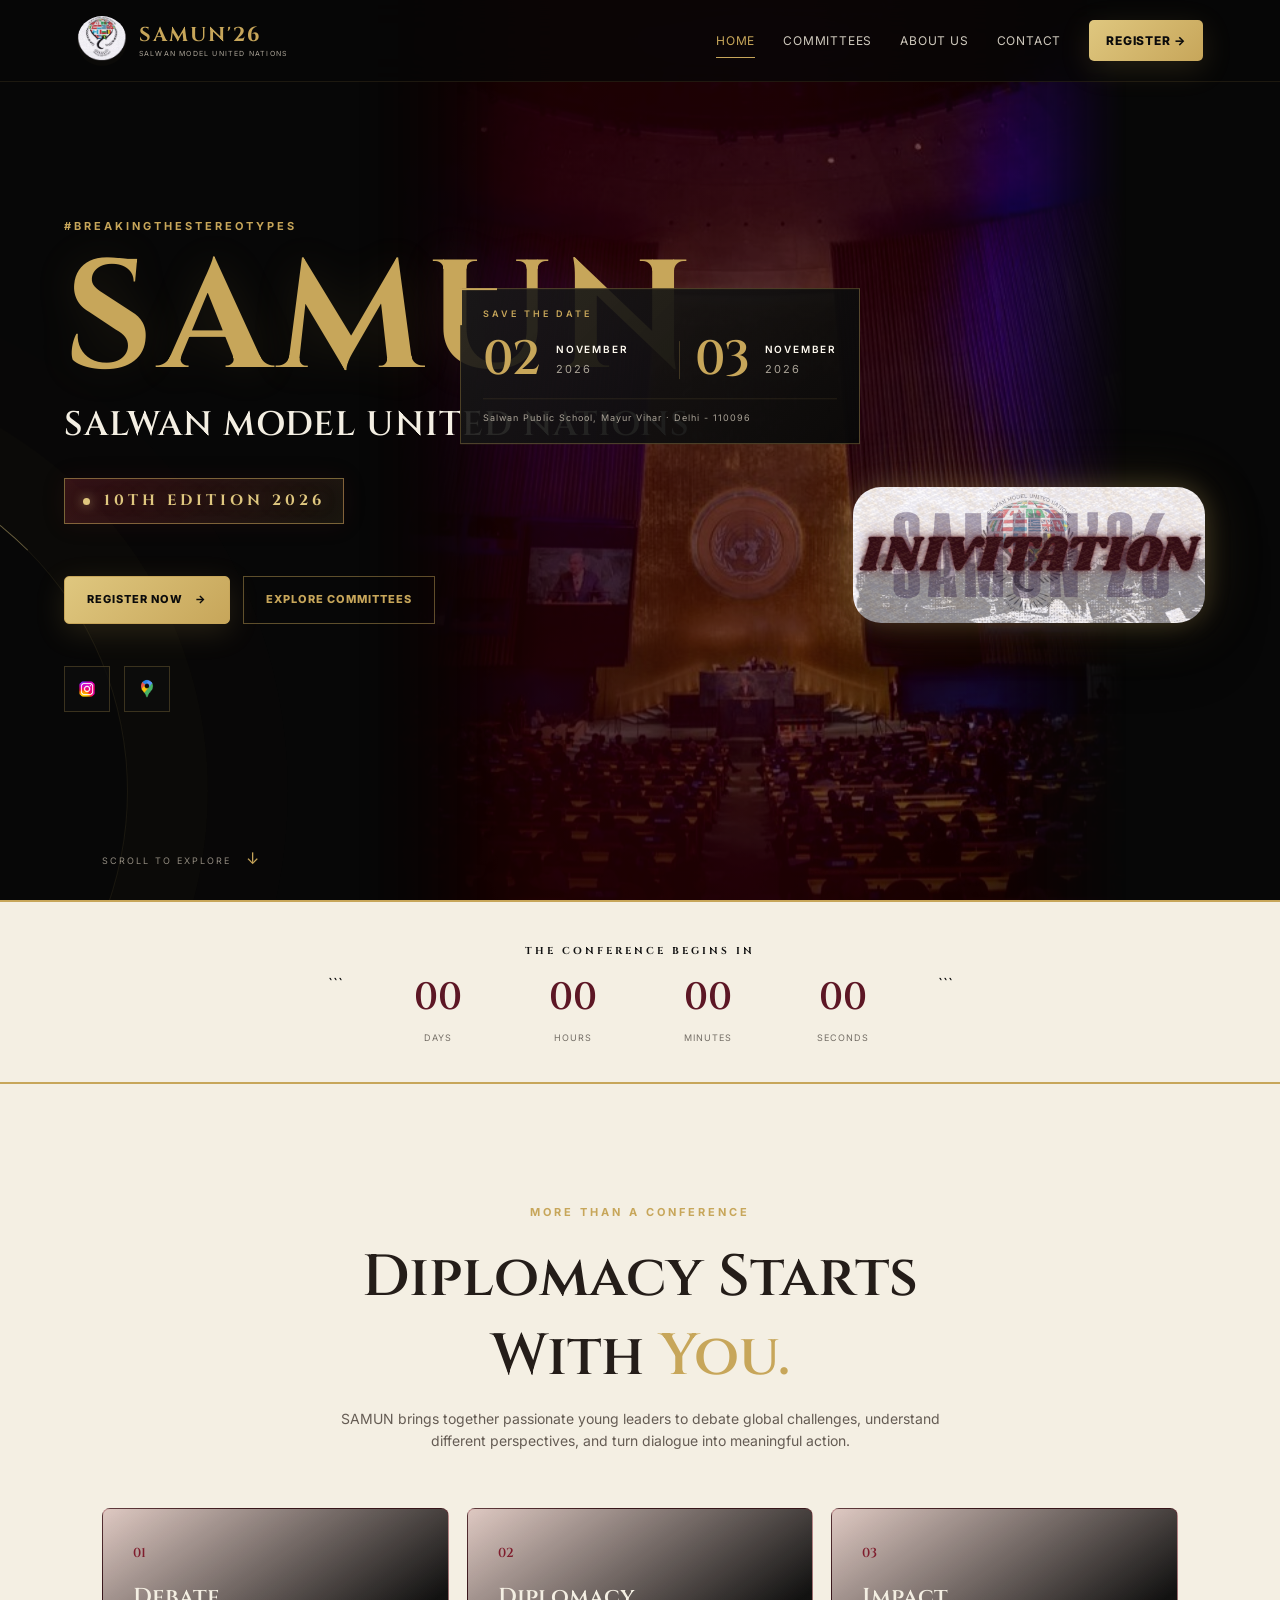
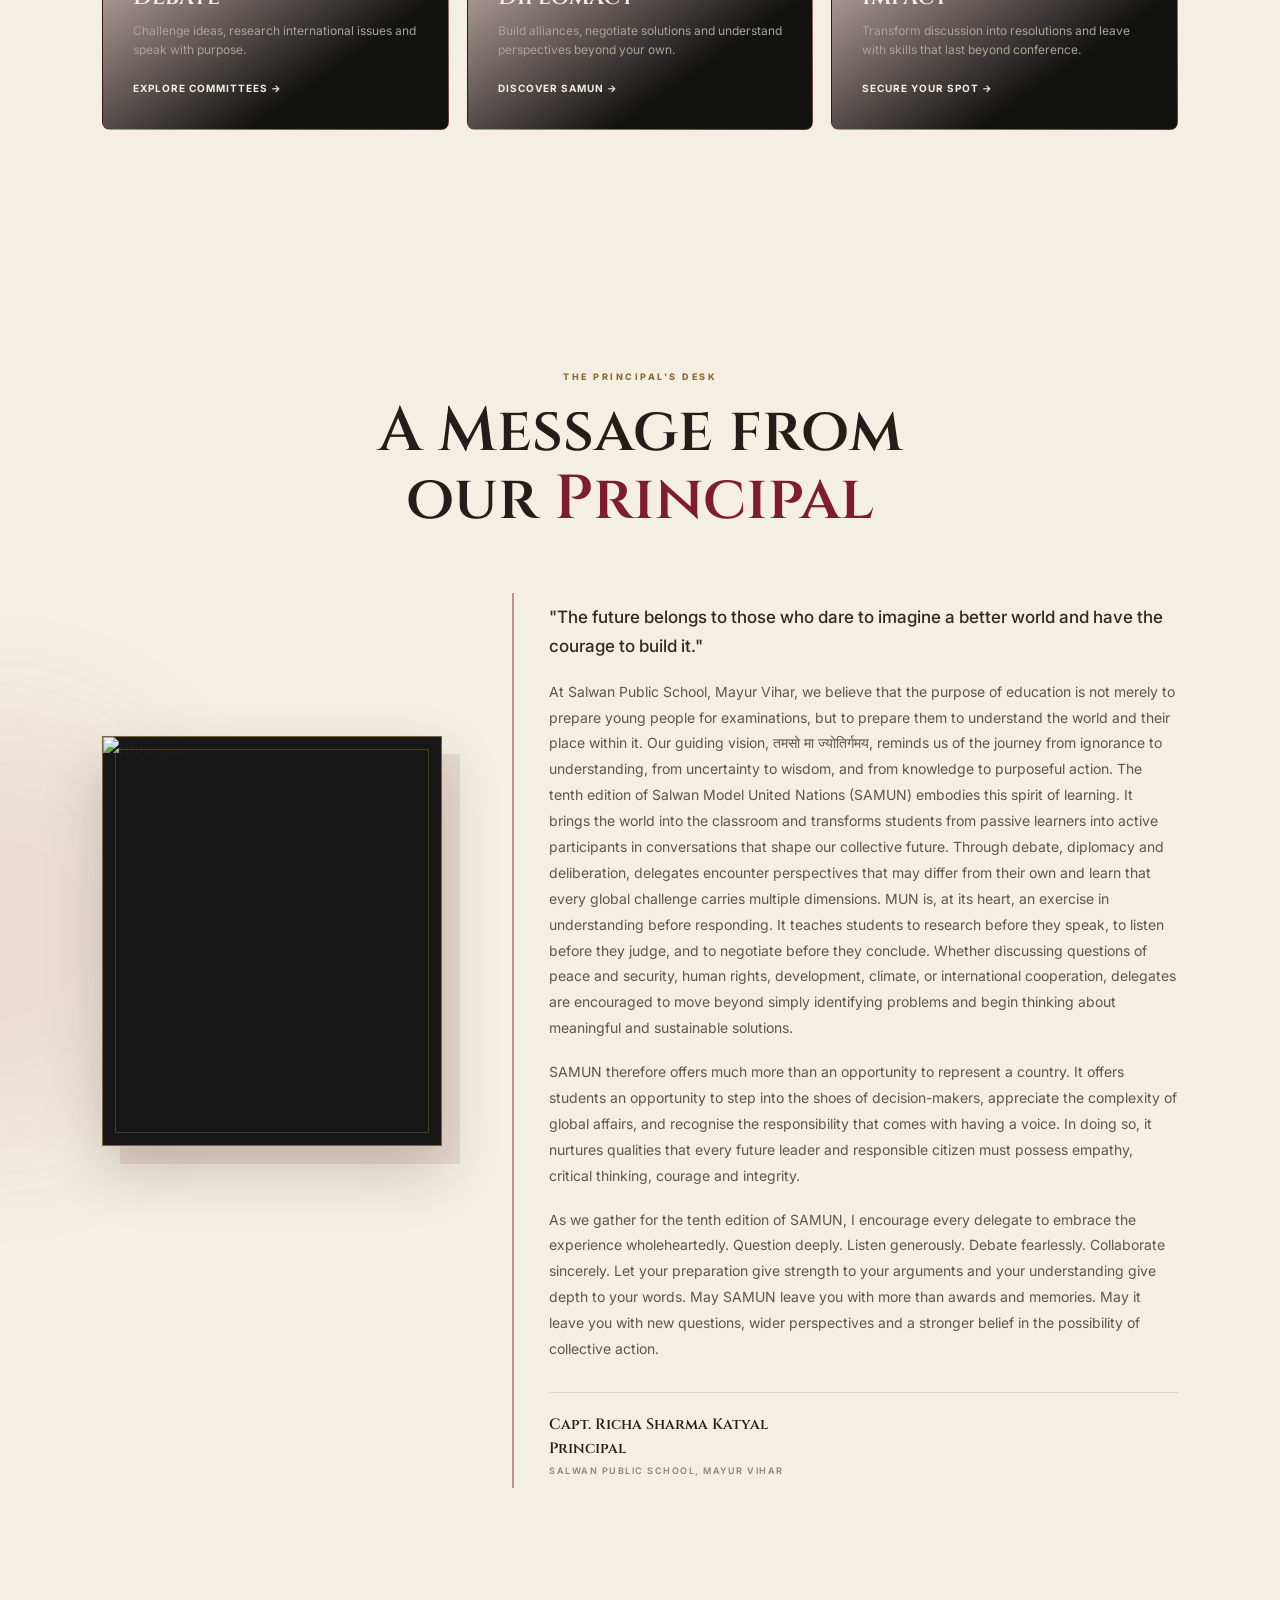
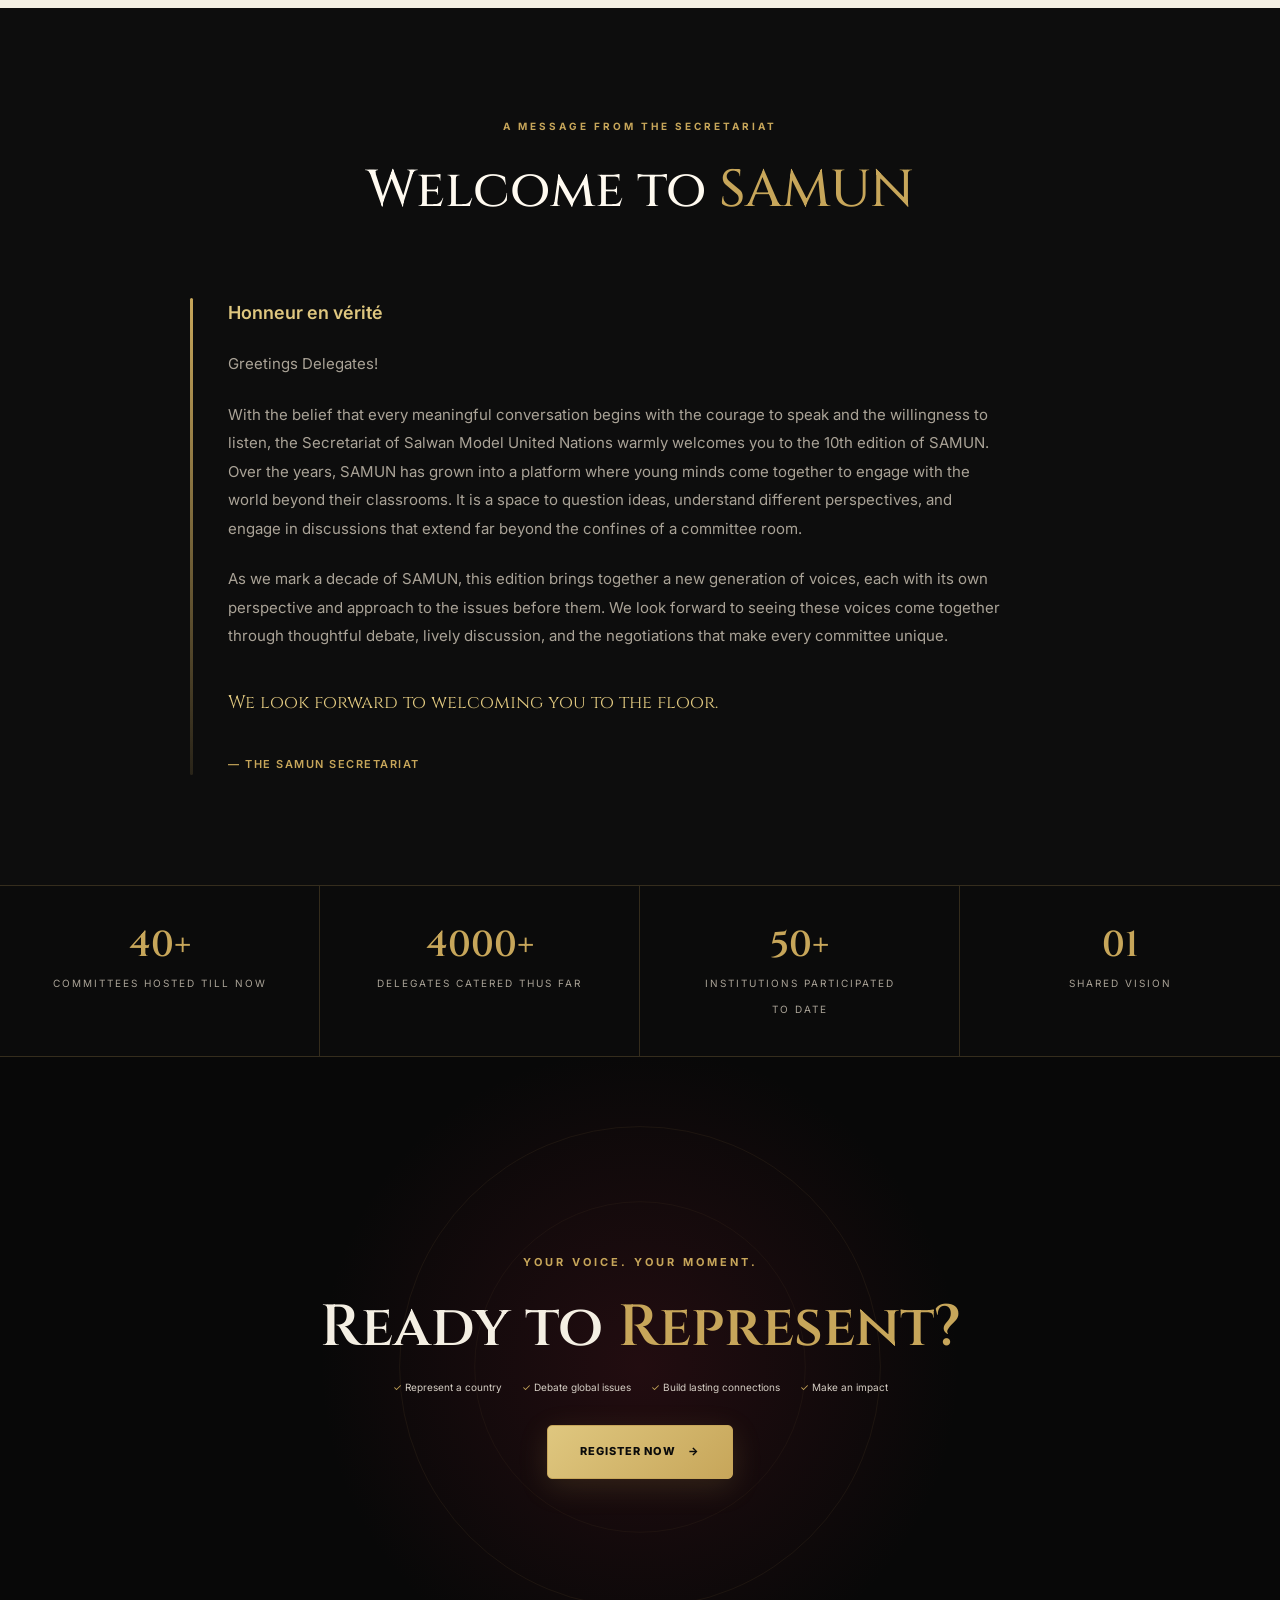
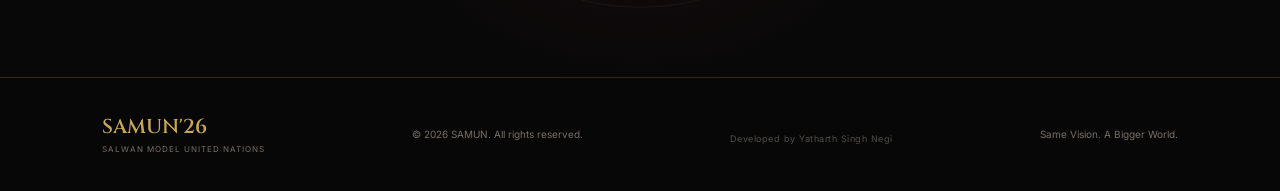
==== commit 705c4a22: "Update index.html" ====
--- a/index.html
+++ b/index.html
@@ -418,7 +418,7 @@
 
   <div>
     <strong>40+</strong>
-    <span>Committees Hosted Up To Now</span>
+    <span>Committees Hosted Till Now</span>
   </div>
 
   <div>
@@ -428,7 +428,7 @@
 
   <div>
     <strong>50+</strong>
-    <span>Institutions Participated To Date</span>
+    <span>Institutions Participated<br>To Date</span>
   </div>
 
   <div>
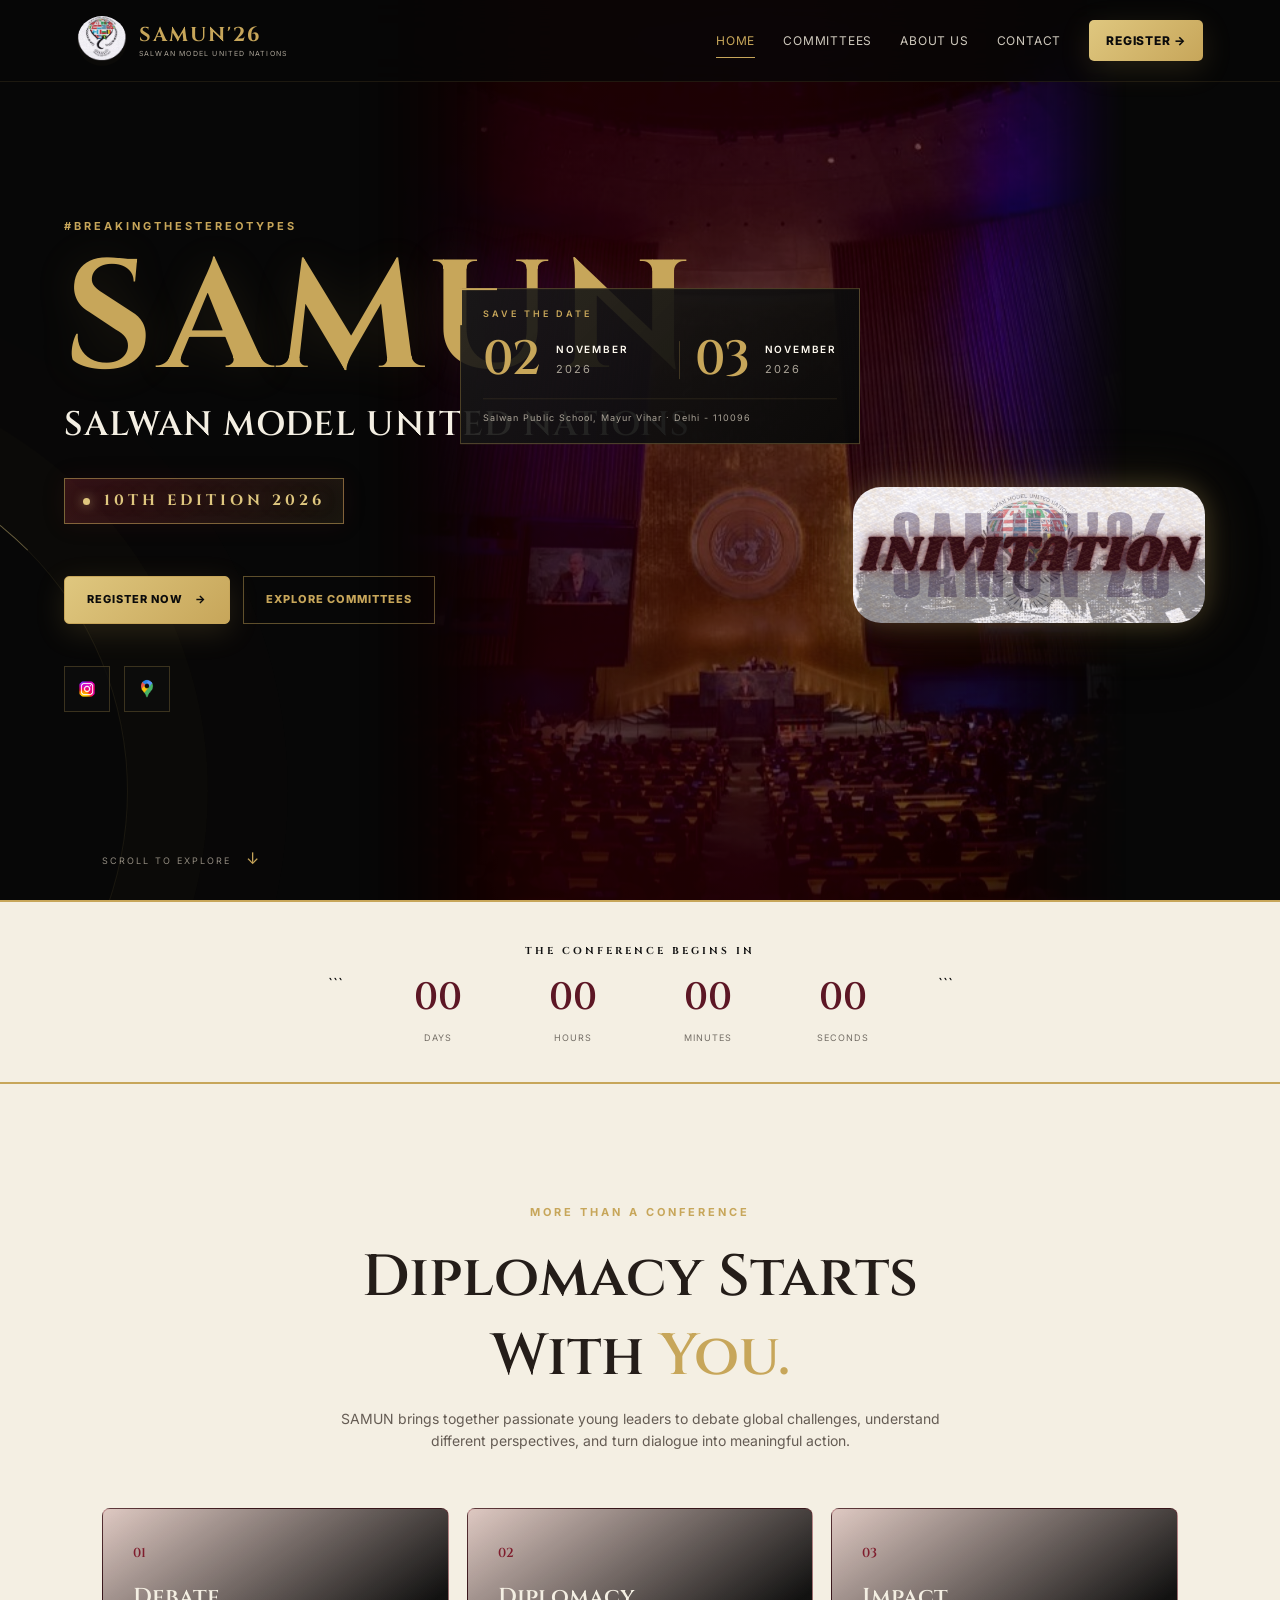
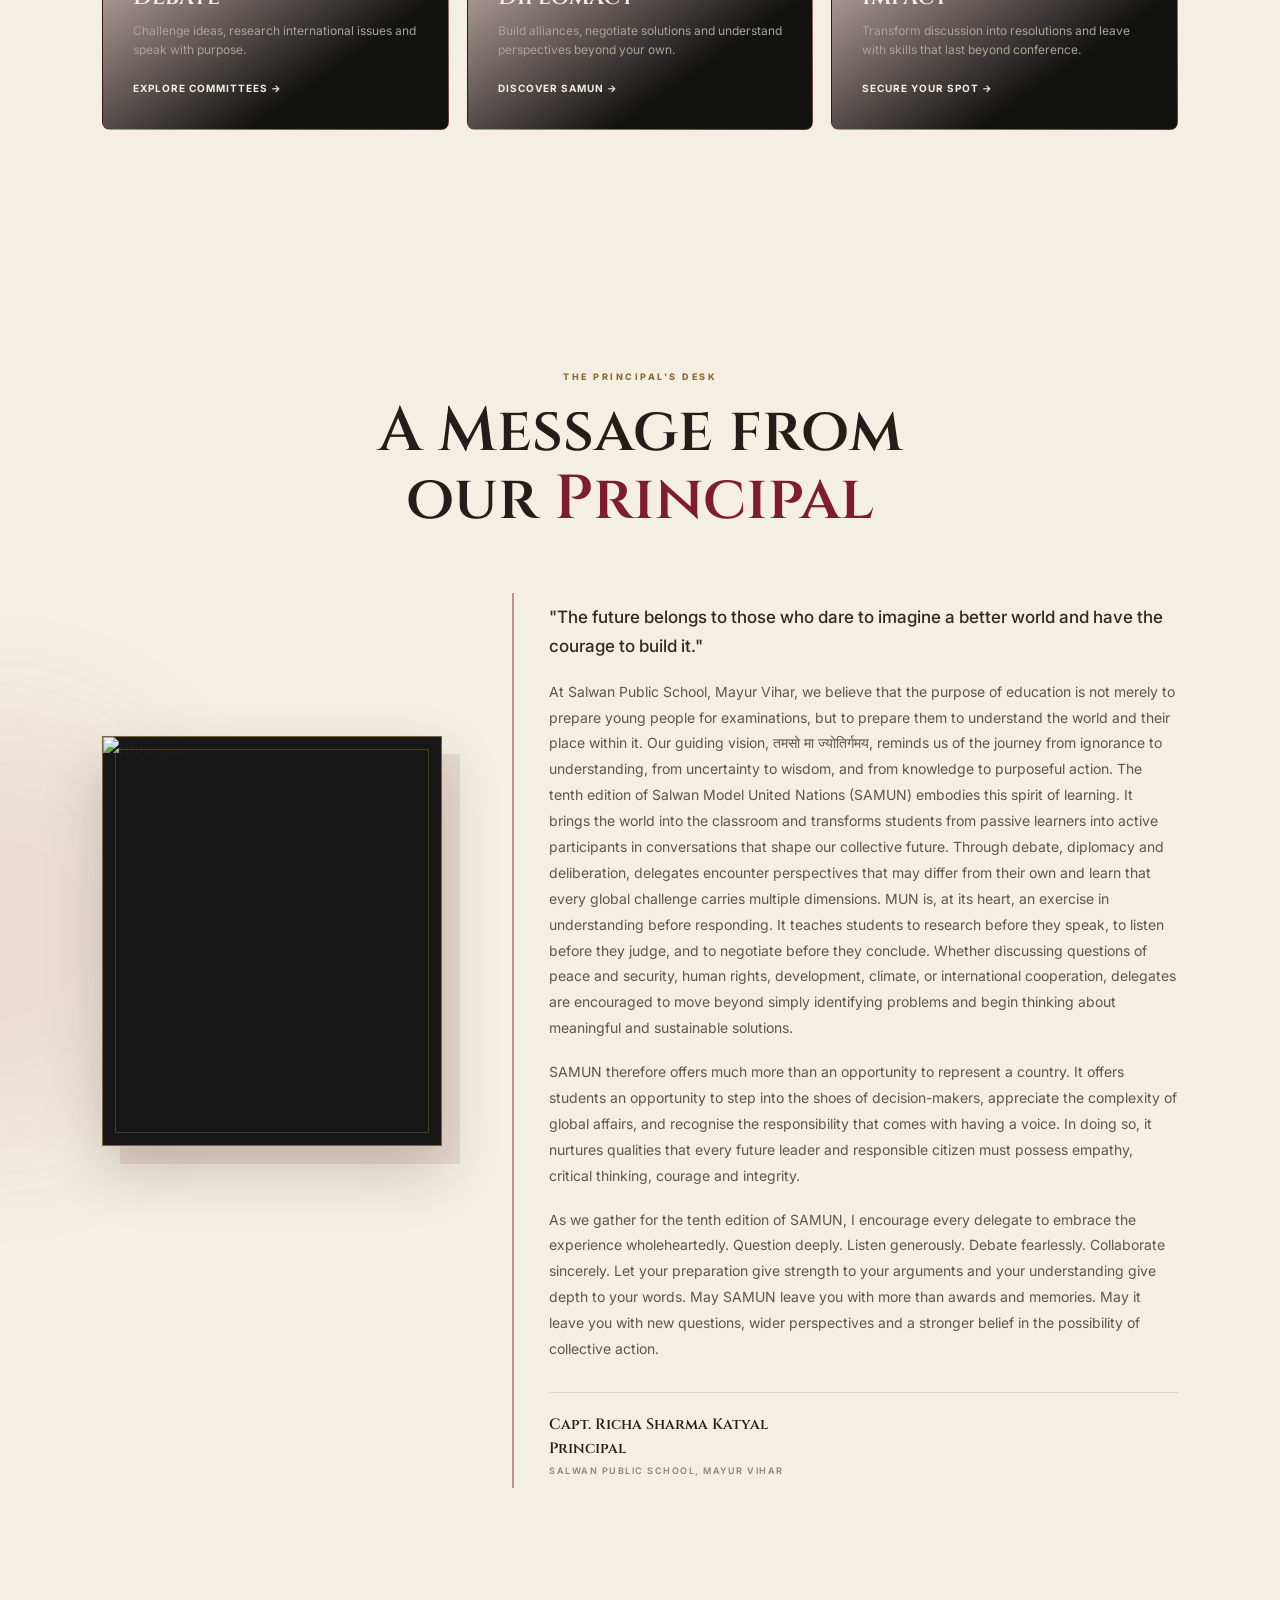
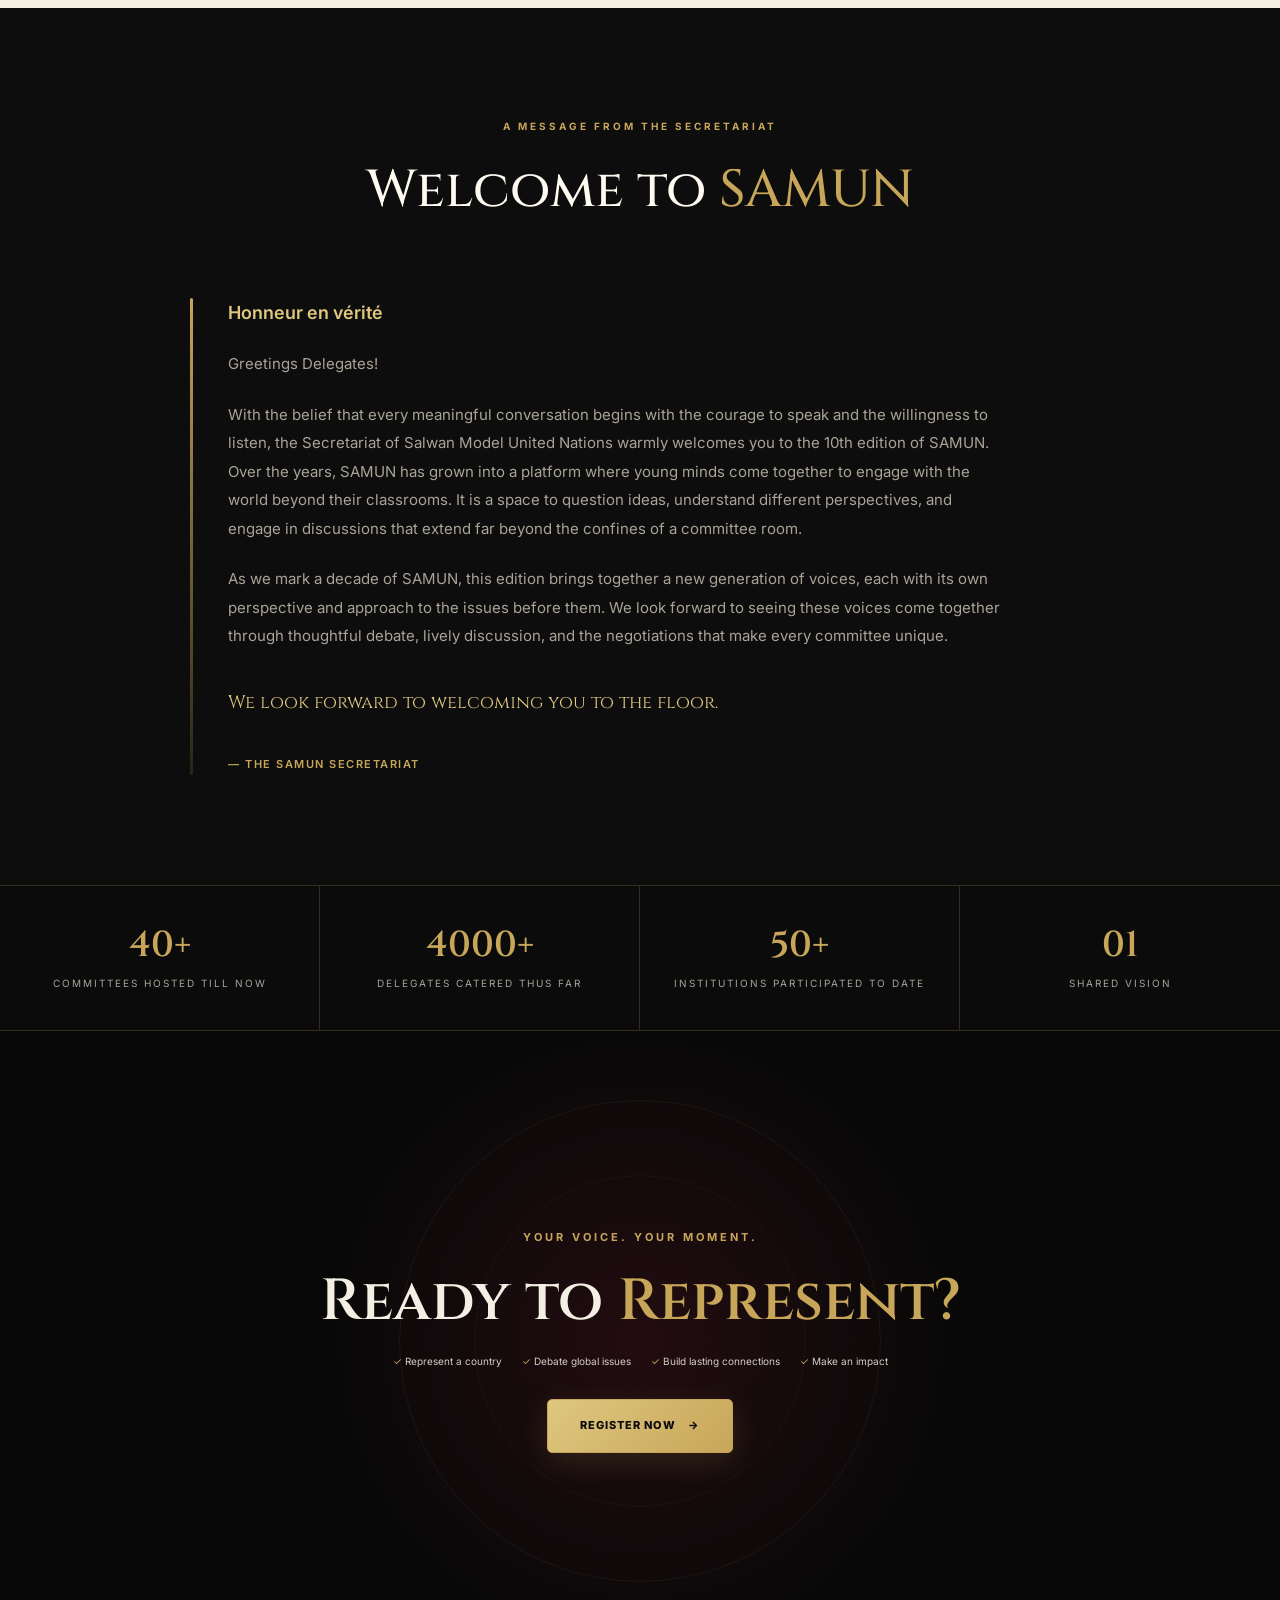
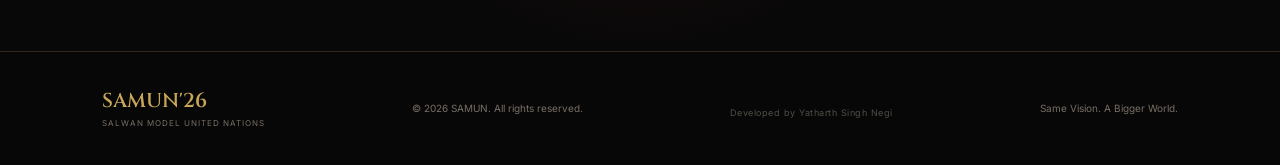
==== commit 6031282d: "Update index.html" ====
--- a/index.html
+++ b/index.html
@@ -428,7 +428,7 @@
 
   <div>
     <strong>50+</strong>
-    <span>Institutions Participated<br>To Date</span>
+    <span>Institutions Participated To Date</span>
   </div>
 
   <div>
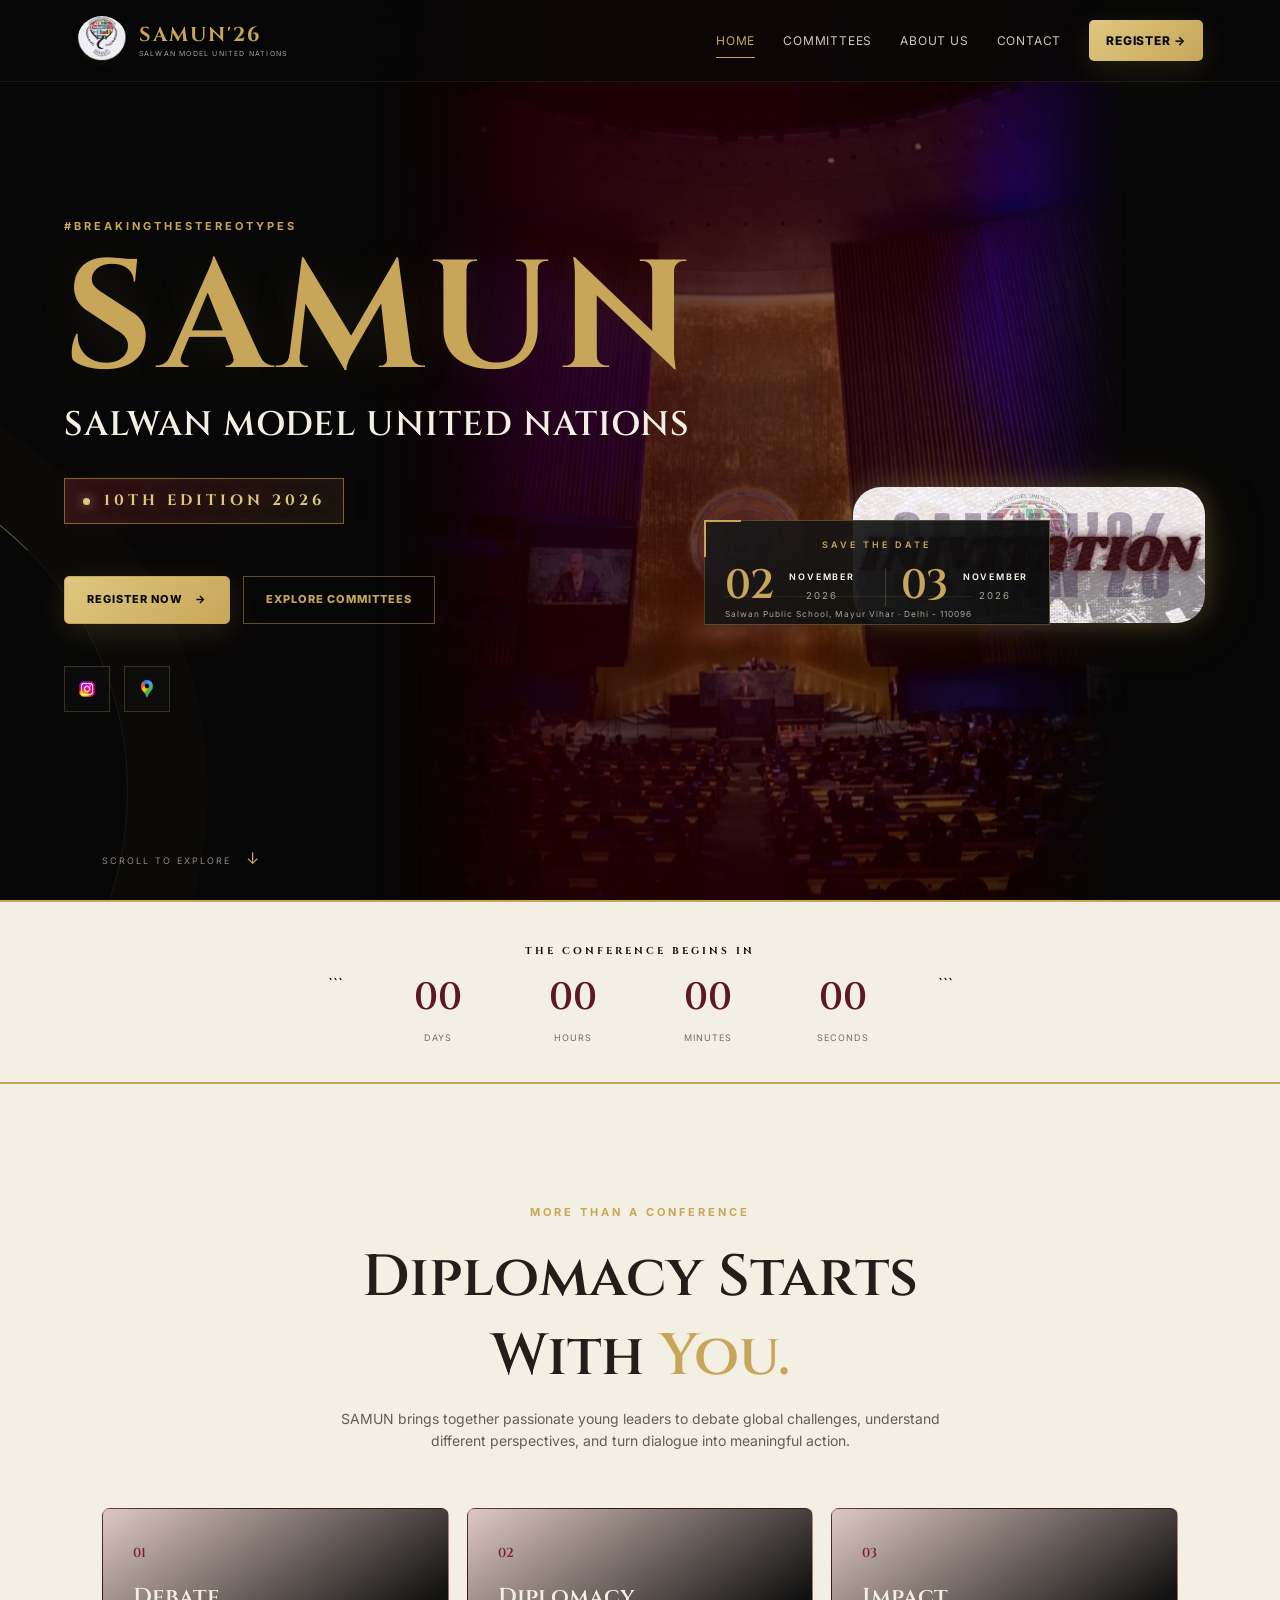
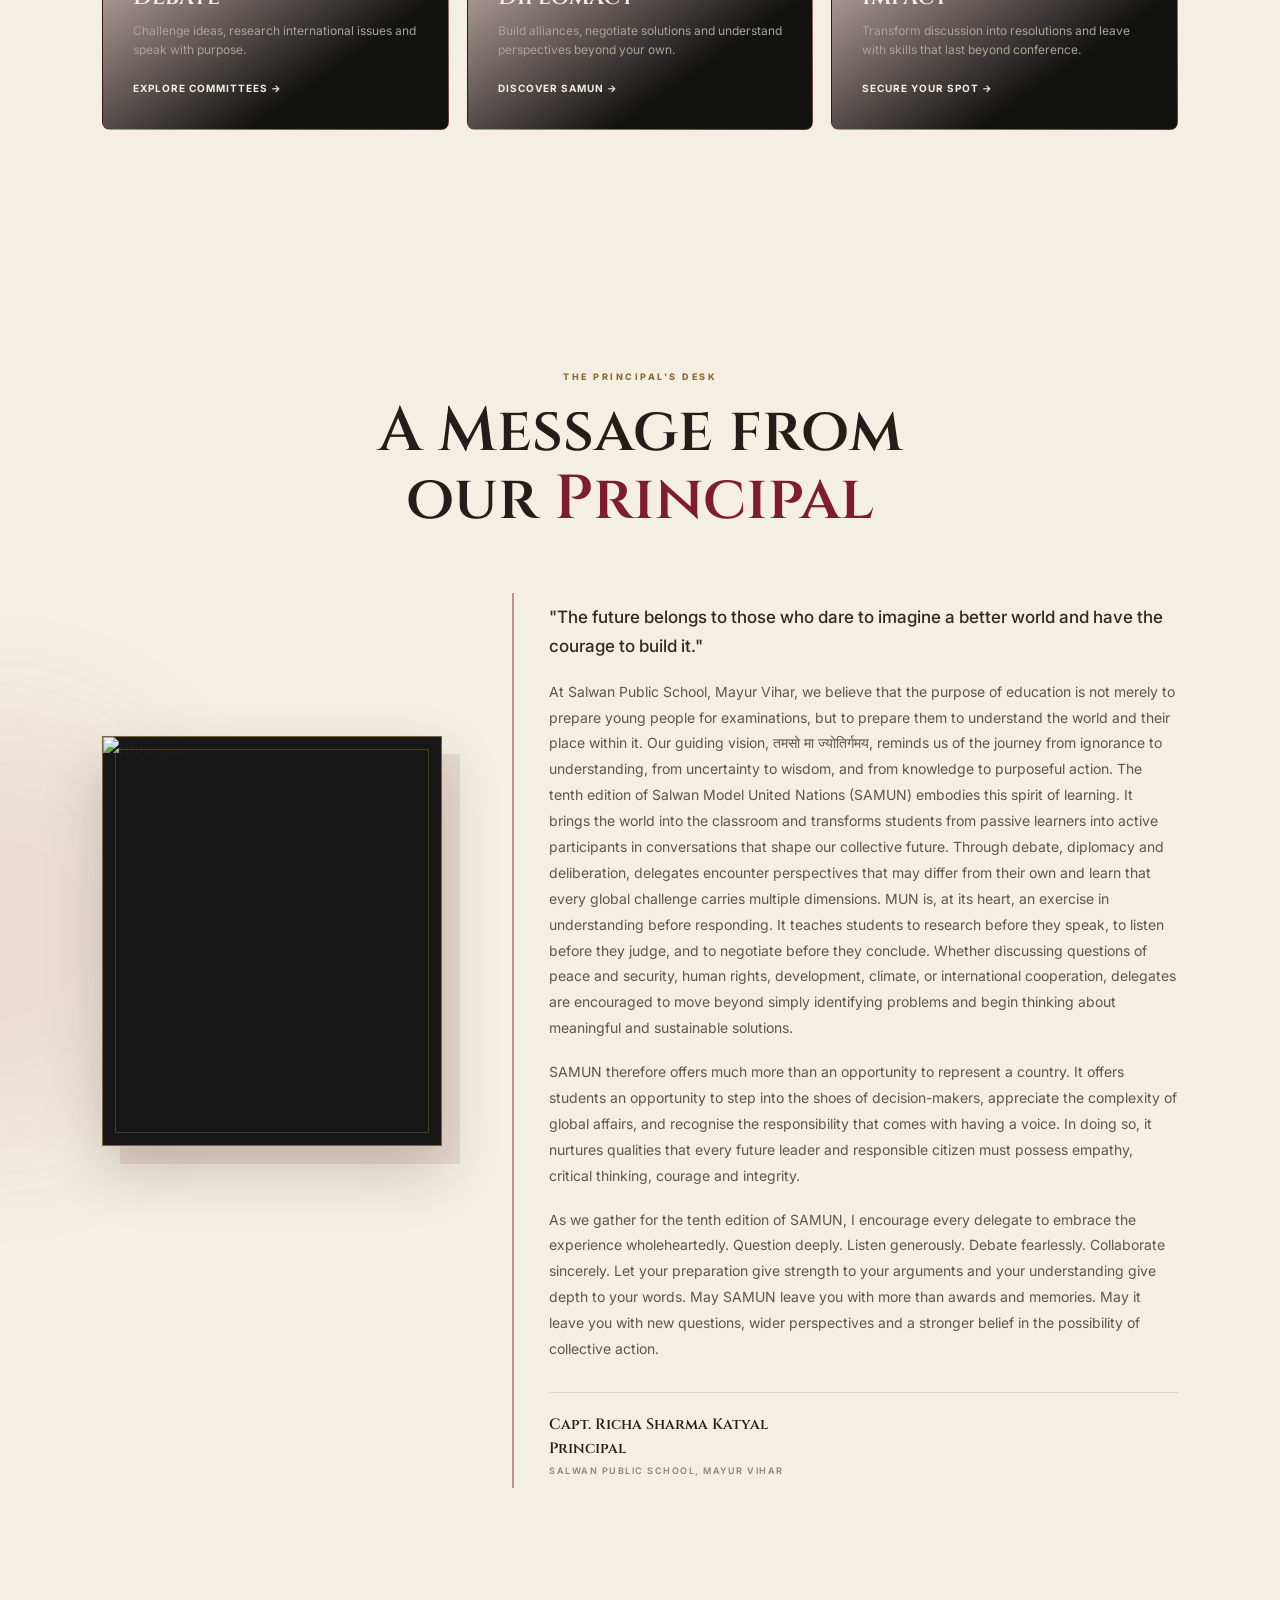
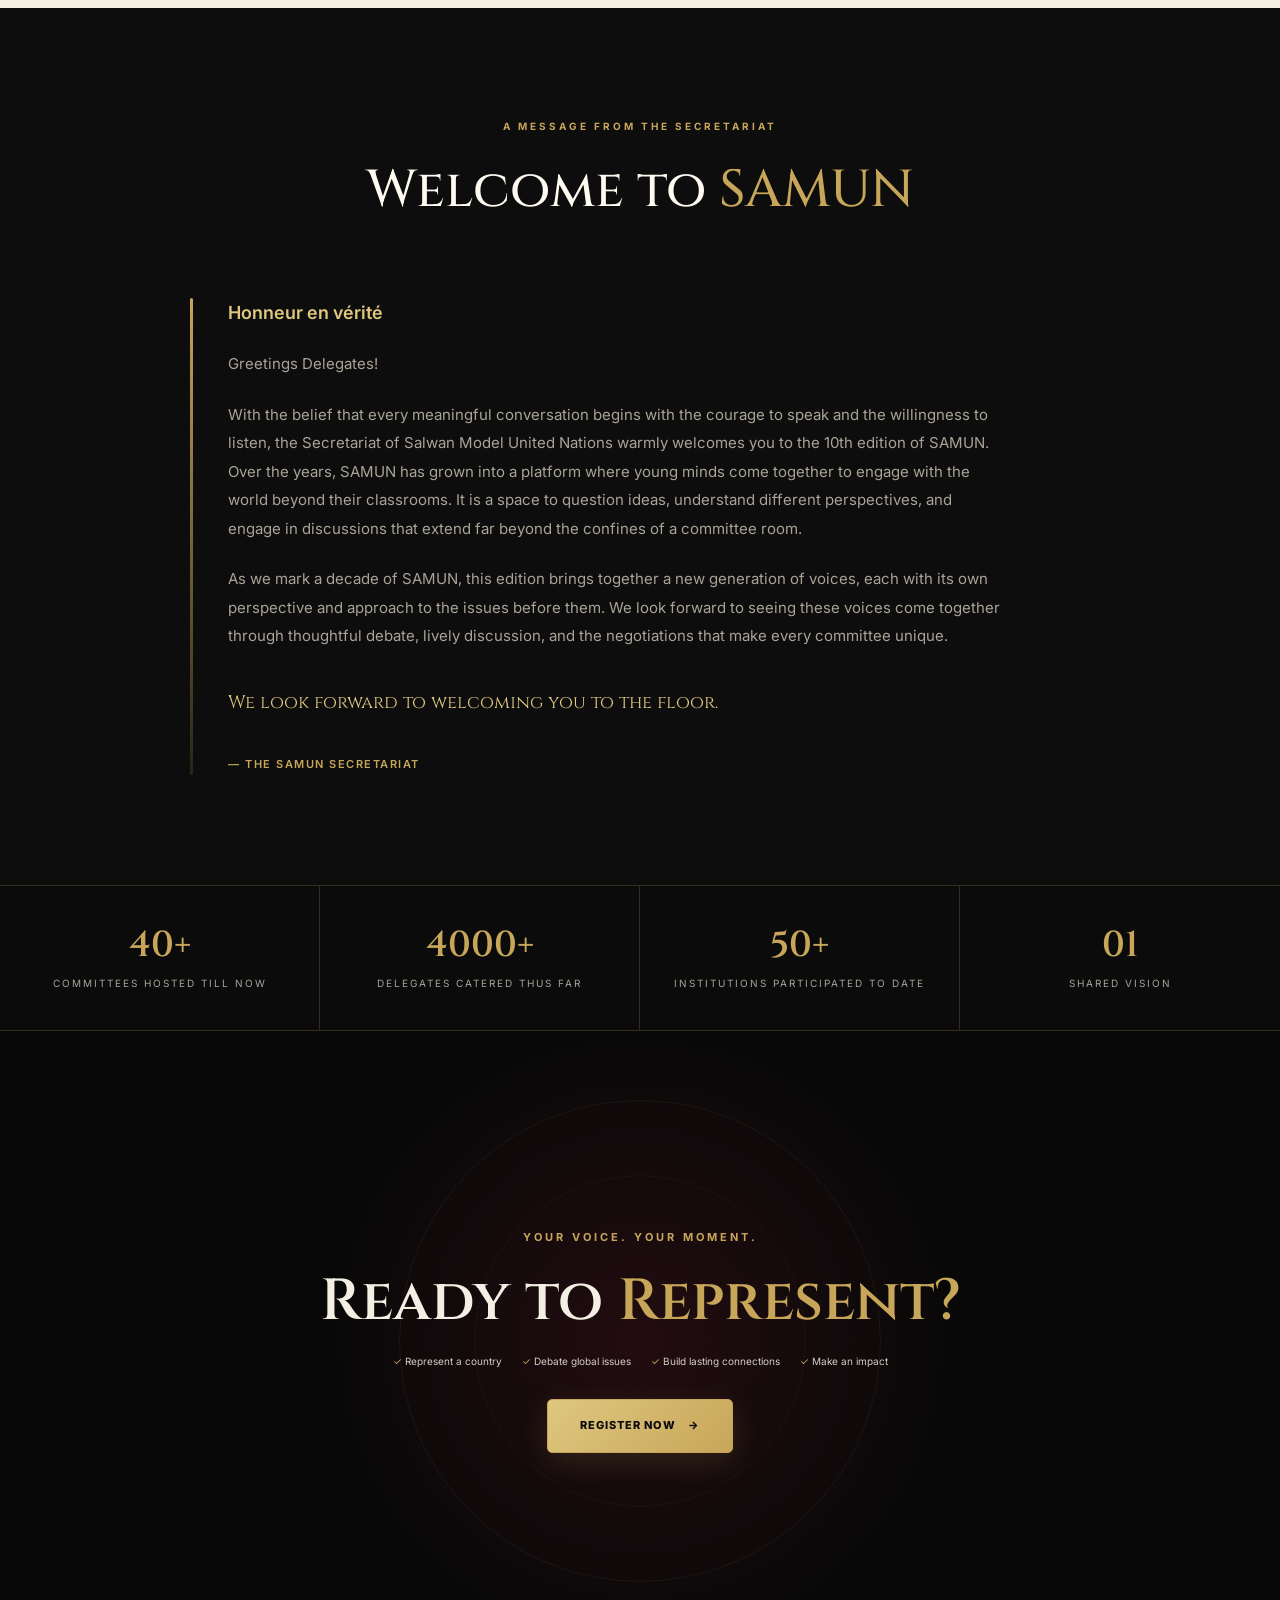
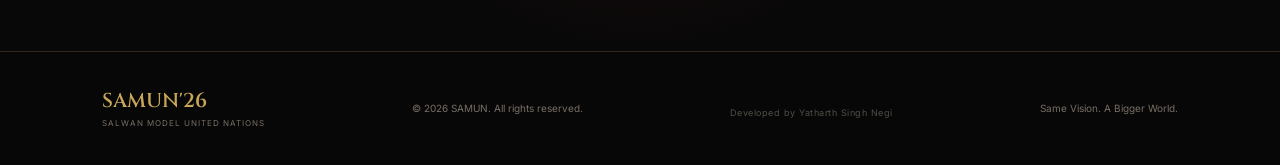
==== commit 6405f890: "Update index.html" ====
--- a/index.html
+++ b/index.html
@@ -79,39 +79,6 @@
 
 </div>
 
-<div class="save-date-card">
-
-    <div class="save-date-label">
-        SAVE THE DATE
-    </div>
-
-    <div class="save-date-content">
-
-        <div class="save-date-day">
-            02
-        </div>
-
-        <div class="save-date-info">
-            <span>NOVEMBER</span>
-            <strong>2026</strong>
-        </div>
-
-        <div class="save-date-divider"></div>
-
-         <div class="save-date-day">
-            03
-        </div>
-
-        <div class="save-date-info">
-            <span>NOVEMBER</span>
-            <strong>2026</strong>
-        </div>
-
-    </div>
-
-    <p>Salwan Public School, Mayur Vihar · Delhi - 110096</p>
-
-</div>
 
 <div class="hero-actions">
 
@@ -154,6 +121,41 @@
 
     <img src="images/SAMUN (2).png"
          alt="SAMUN Logo">
+
+    <div class="save-date-card">
+
+        <div class="save-date-label">
+            SAVE THE DATE
+        </div>
+
+        <div class="save-date-content">
+
+            <div class="save-date-day">
+                02
+            </div>
+
+            <div class="save-date-info">
+                <span>NOVEMBER</span>
+                <strong>2026</strong>
+            </div>
+
+            <div class="save-date-divider"></div>
+
+            <div class="save-date-day">
+                03
+            </div>
+
+            <div class="save-date-info">
+                <span>NOVEMBER</span>
+                <strong>2026</strong>
+            </div>
+
+        </div>
+
+        <p>Salwan Public School, Mayur Vihar · Delhi - 110096</p>
+
+    </div>
+
 </div>
 
 </div>
--- a/style.css
+++ b/style.css
@@ -2243,19 +2243,29 @@
 
 .save-date-card {
     position: absolute;
-    top: 90%;
-    right: 6%;
-    transform: translate(50%,-240%);
-    width: 400px;
+
+    top: auto;
+    right: 0;
+    bottom: 35px;
+
+    transform: none;
+
+    width: clamp(280px, 27vw, 400px);
+
     margin: 0;
     z-index: 5;
-    padding: 18px 22px;
+
+    padding: clamp(14px, 1.3vw, 18px)
+             clamp(16px, 1.6vw, 22px);
+
     border: 1px solid rgba(199,166,90,.35);
+
     background: linear-gradient(
         135deg,
         rgba(25,25,25,.88),
         rgba(8,8,8,.96)
     );
+
     box-sizing: border-box;
 }
 
@@ -2291,7 +2301,7 @@
 .save-date-day {
     color: var(--gold);
     font-family: "Cinzel",serif;
-    font-size: 48px;
+    font-size: clamp(38px, 3.2vw, 48px);
     font-weight: 600;
     line-height: 1;
 }
@@ -2305,7 +2315,7 @@
 .save-date-info span {
     color: var(--white);
     font-family: "Inter",sans-serif;
-    font-size: 10px;
+    font-size: clamp(8px, .7vw, 10px);
     font-weight: 600;
     letter-spacing: 1.8px;
 }
@@ -2313,7 +2323,7 @@
 .save-date-info strong {
     color: var(--muted);
     font-family: "Inter",sans-serif;
-    font-size: 11px;
+    font-size: clamp(9px, .75vw, 11px);
     font-weight: 400;
     letter-spacing: 2px;
 }
@@ -2334,13 +2344,13 @@
 .save-date-end strong {
     color: var(--white);
     font-family: "Cinzel",serif;
-    font-size: 28px;
+    font-size: clamp(23px, 1.9vw, 28px);
 }
 
 .save-date-end span {
     color: var(--muted);
     font-family: "Inter",sans-serif;
-    font-size: 9px;
+    font-size: clamp(7px, .65vw, 9px);
     letter-spacing: 1px;
 }
 
@@ -2350,7 +2360,7 @@
     border-top: 1px solid rgba(199,166,90,.12);
     color: var(--muted);
     font-family: "Inter",sans-serif;
-    font-size: 9px;
+    font-size: clamp(7px, .65vw, 9px);
     letter-spacing: 1px;
 }
 
@@ -5223,21 +5233,6 @@
 
 
     /* SAVE DATE — RESET THE DESKTOP POSITION */
-    .save-date-card{
-        position:relative !important;
-        top:auto !important;
-        right:150px !important;
-        left:auto !important;
-        bottom:auto !important;
-
-        transform:none !important;
-
-        width:100% !important;
-        max-width:100% !important;
-
-        margin:25px 0 0 !important;
-    }
-
 
     /* SAMUN EMBLEM */
     .hero-emblem{
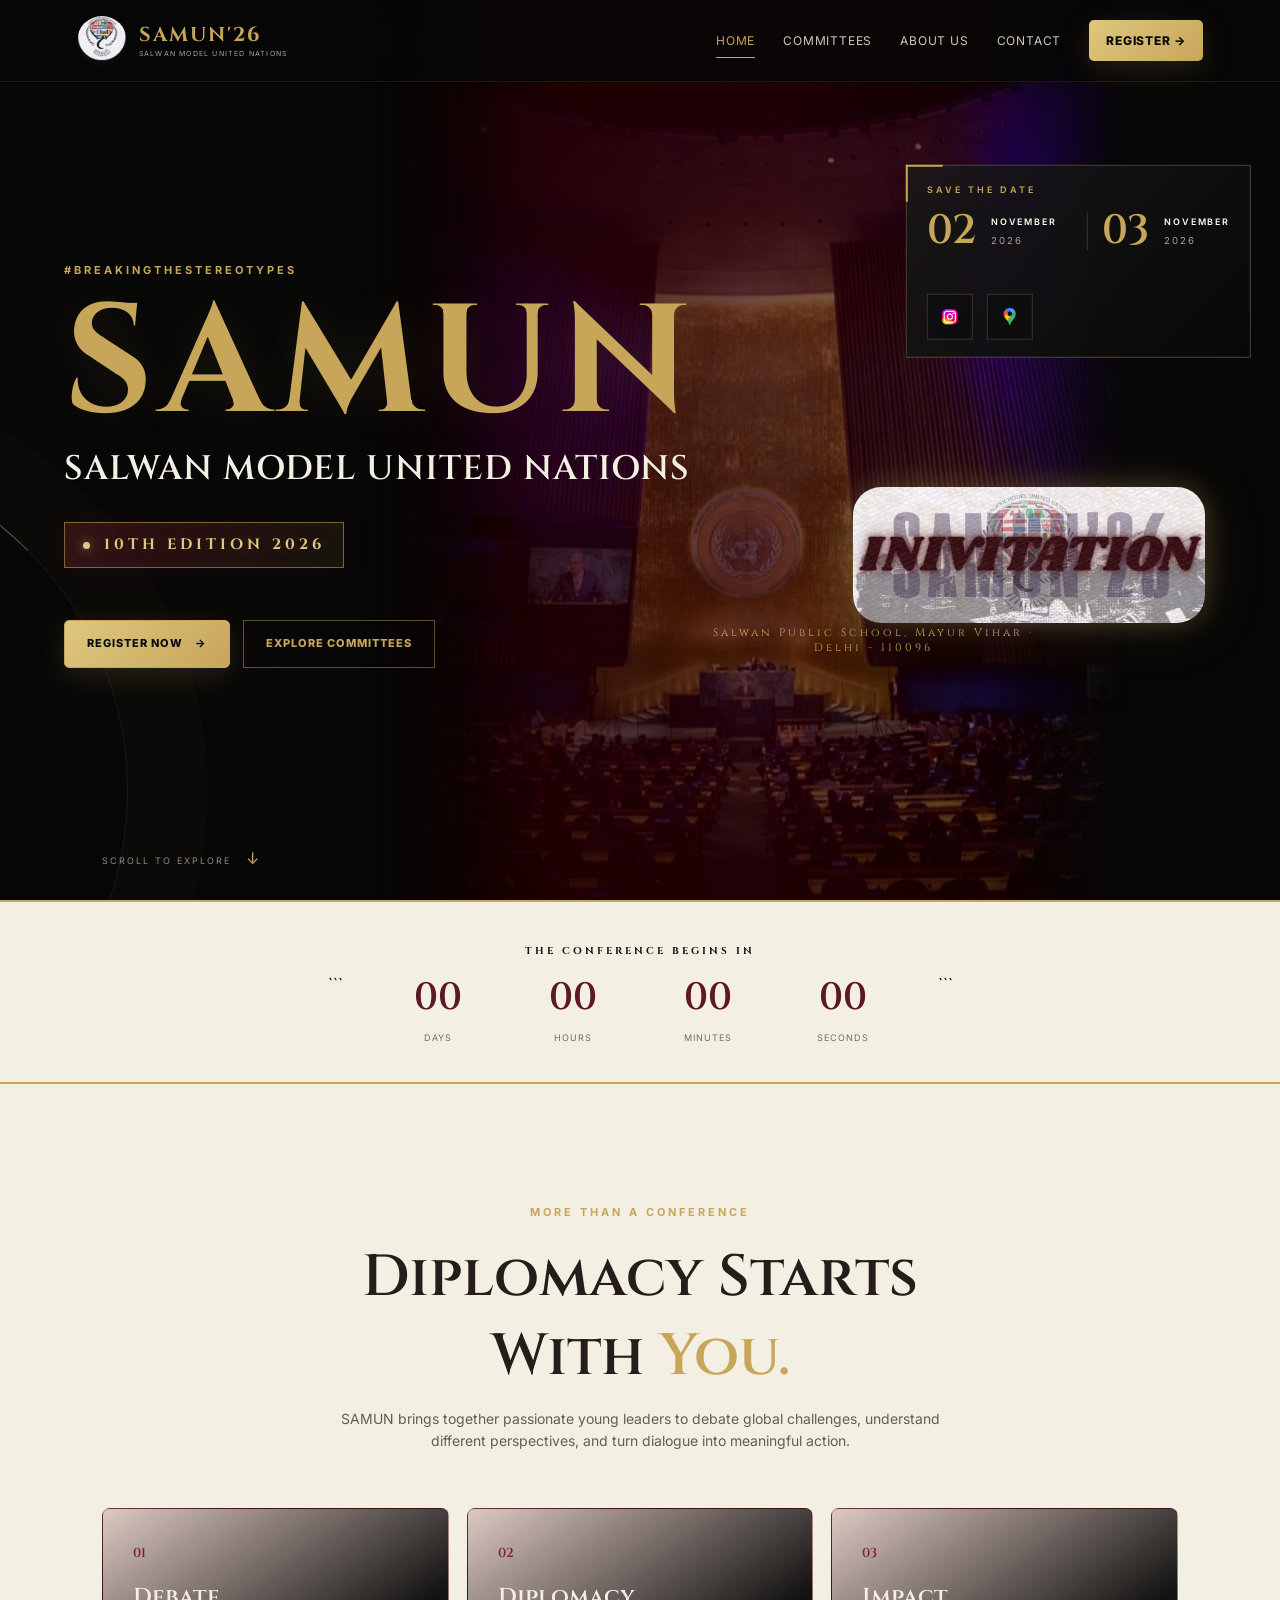
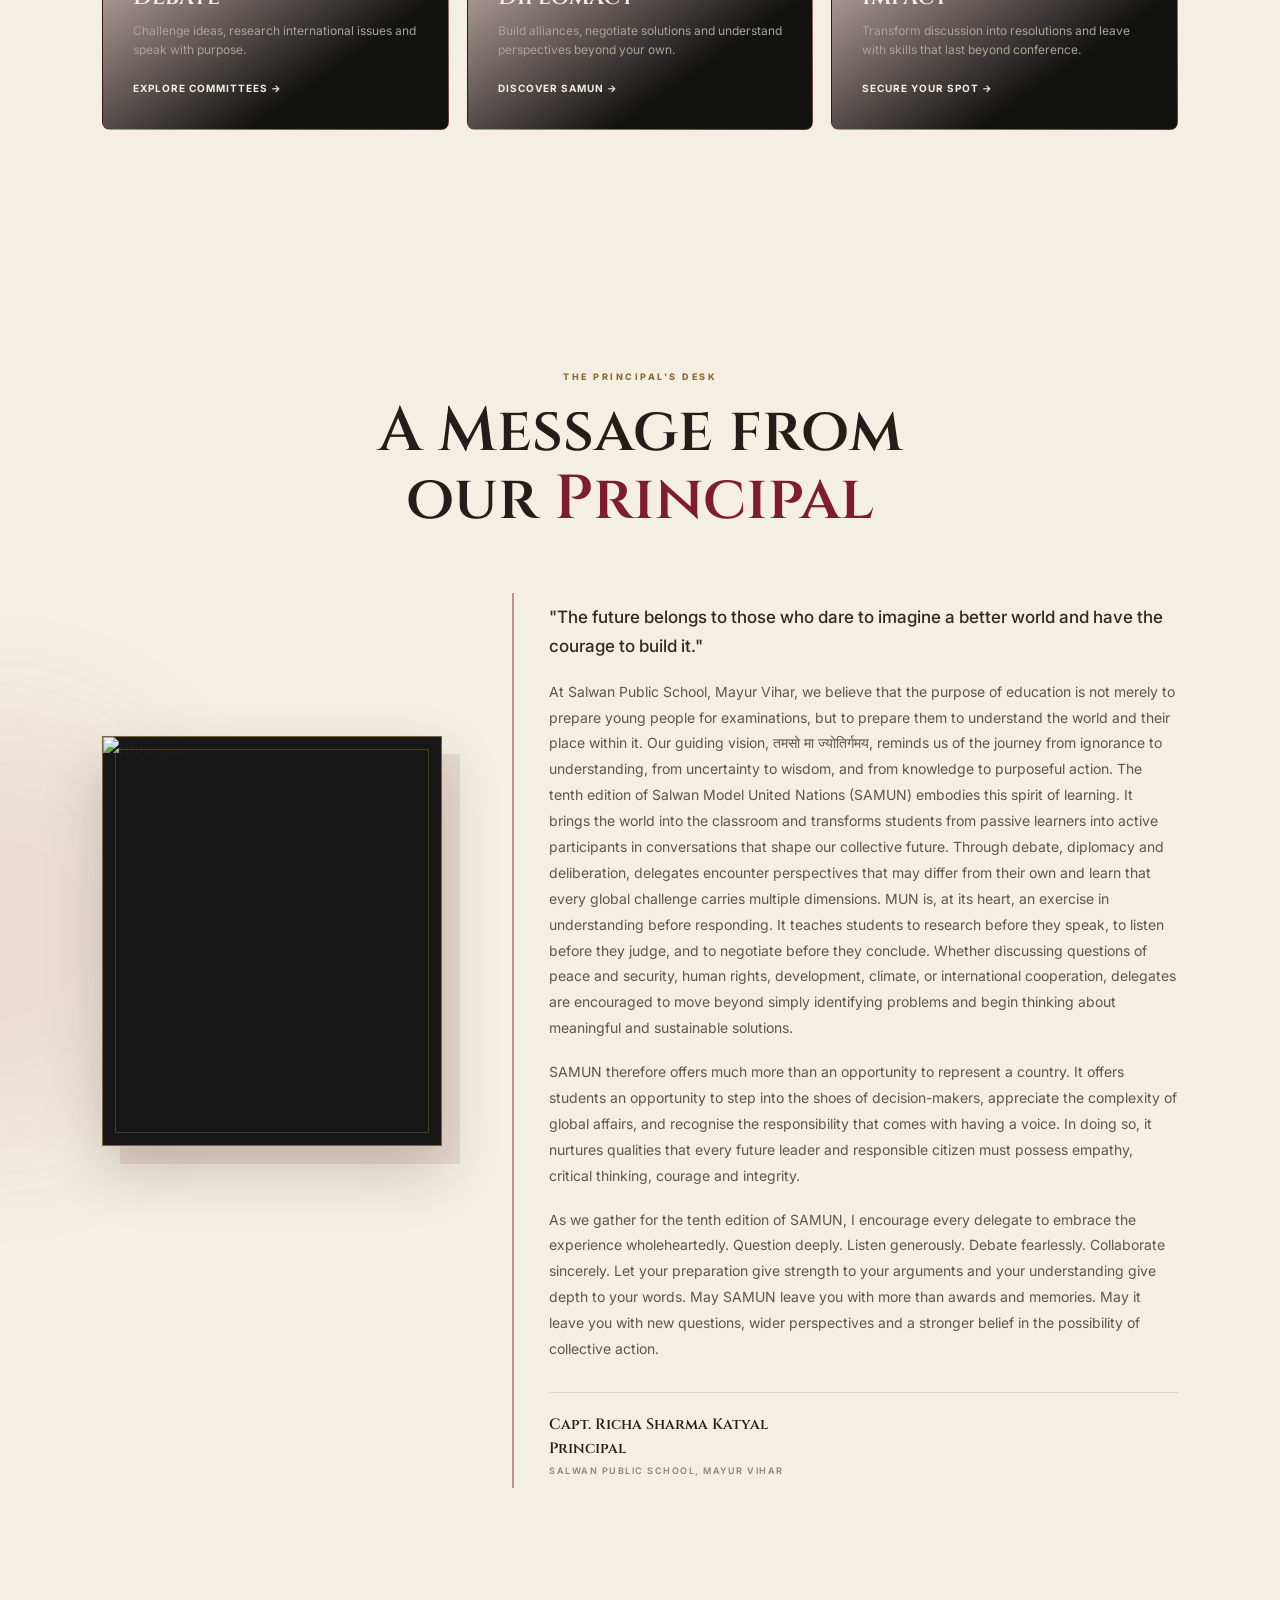
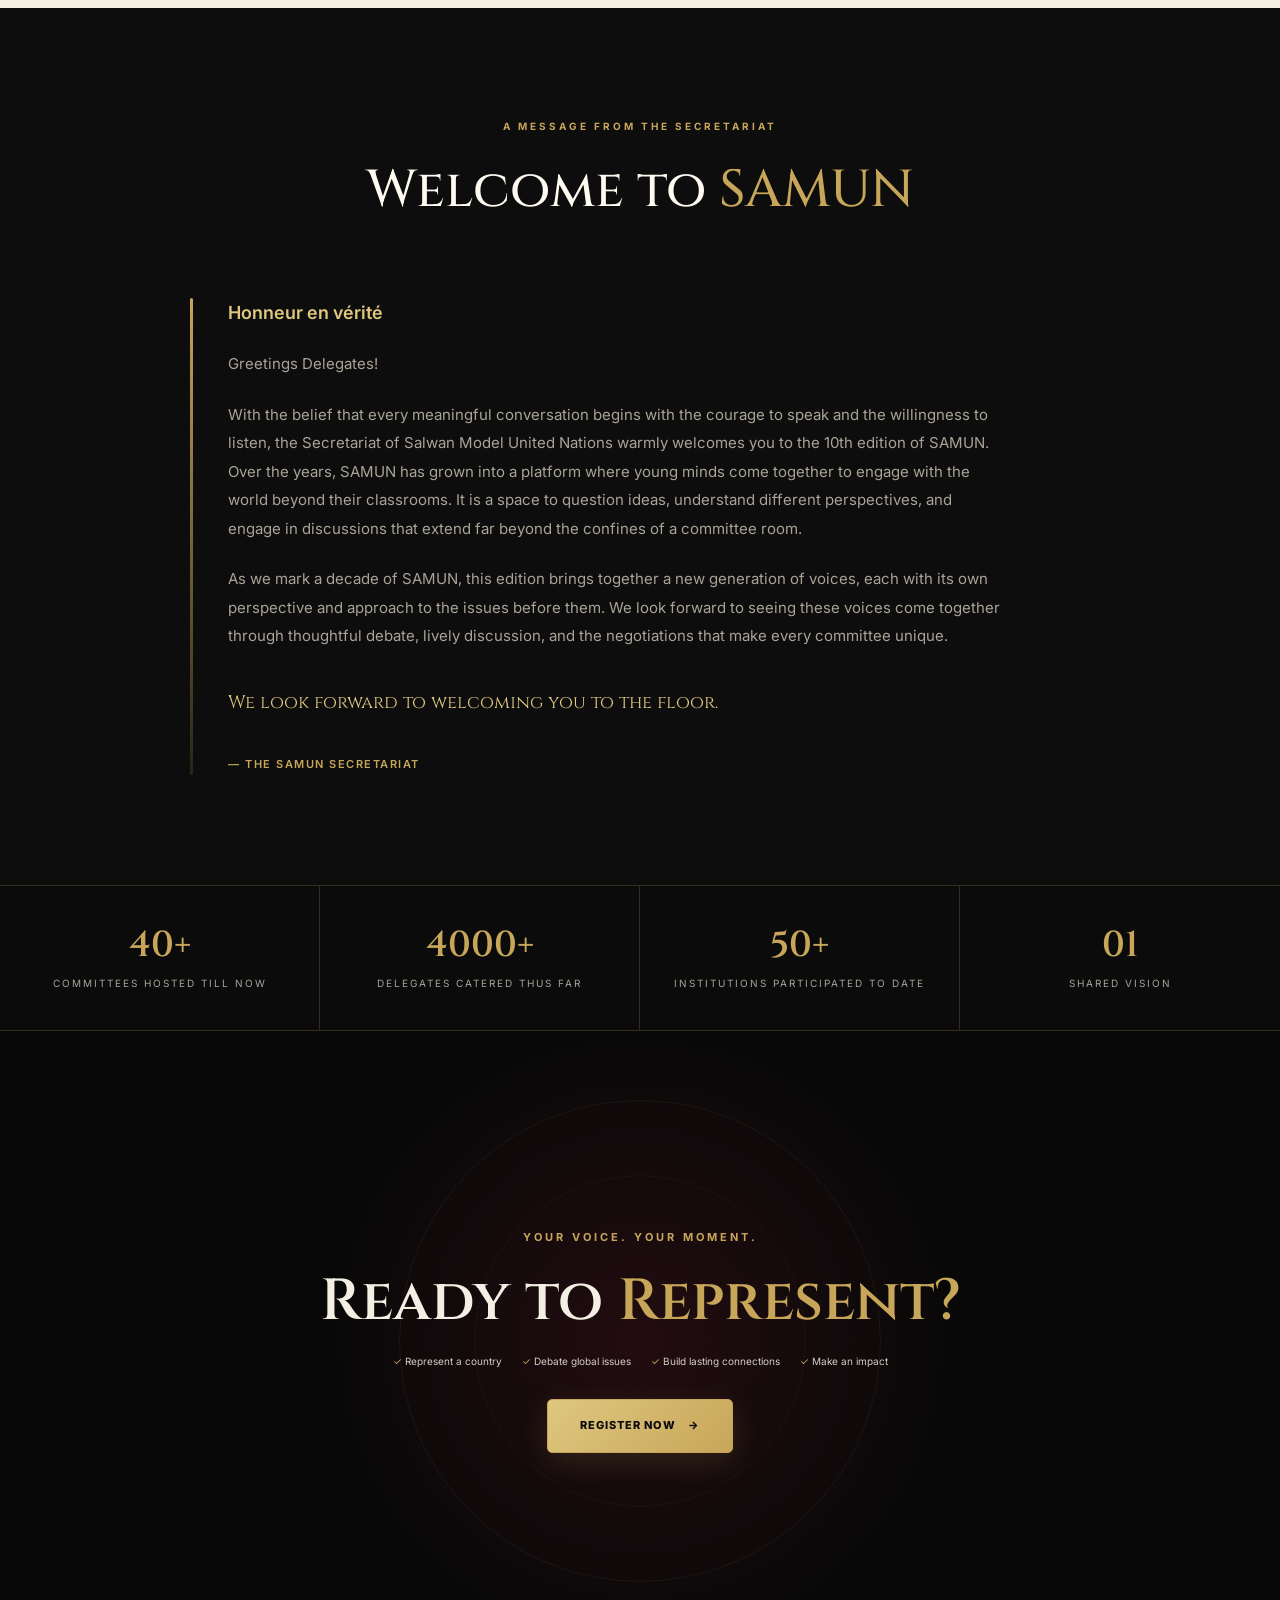
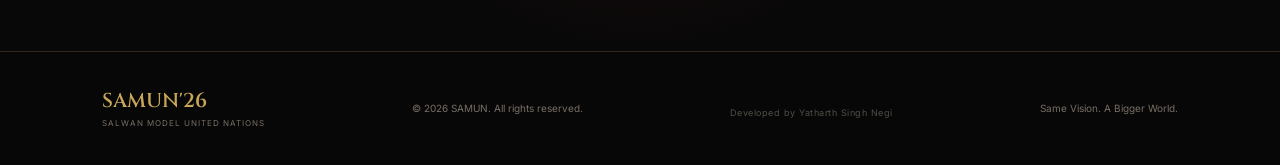
==== commit 5bc1837a: "Add 'Save the Date' section to index.html Added a 'Save the Date' section for November 2026." ====
--- a/index.html
+++ b/index.html
@@ -91,6 +91,35 @@
   </a>
 
 </div>
+<div class="save-date-card">
+
+        <div class="save-date-label">
+            SAVE THE DATE
+        </div>
+
+        <div class="save-date-content">
+
+            <div class="save-date-day">
+                02
+            </div>
+
+            <div class="save-date-info">
+                <span>NOVEMBER</span>
+                <strong>2026</strong>
+            </div>
+
+            <div class="save-date-divider"></div>
+
+            <div class="save-date-day">
+                03
+            </div>
+
+            <div class="save-date-info">
+                <span>NOVEMBER</span>
+                <strong>2026</strong>
+            </div>
+
+        </div>
 
 <div class="contact-socials">
 
@@ -122,36 +151,6 @@
     <img src="images/SAMUN (2).png"
          alt="SAMUN Logo">
 
-    <div class="save-date-card">
-
-        <div class="save-date-label">
-            SAVE THE DATE
-        </div>
-
-        <div class="save-date-content">
-
-            <div class="save-date-day">
-                02
-            </div>
-
-            <div class="save-date-info">
-                <span>NOVEMBER</span>
-                <strong>2026</strong>
-            </div>
-
-            <div class="save-date-divider"></div>
-
-            <div class="save-date-day">
-                03
-            </div>
-
-            <div class="save-date-info">
-                <span>NOVEMBER</span>
-                <strong>2026</strong>
-            </div>
-
-        </div>
-
         <p>Salwan Public School, Mayur Vihar · Delhi - 110096</p>
 
     </div>
--- a/style.css
+++ b/style.css
@@ -2240,19 +2240,23 @@
 /* ========================================
    SAVE THE DATE — HERO CARD
 ======================================== */
+.hero-emblem {
+    position: relative;
+}
 
 .save-date-card {
     position: absolute;
 
-    top: auto;
-    right: 0;
-    bottom: 35px;
-
-    transform: none;
-
+    top: 90%;
+    right: -60%;
+
+    transform: translate(50%,-240%);
+
+    /* scales down as viewport gets narrower */
     width: clamp(280px, 27vw, 400px);
 
     margin: 0;
+
     z-index: 5;
 
     padding: clamp(14px, 1.3vw, 18px)
@@ -2267,6 +2271,7 @@
     );
 
     box-sizing: border-box;
+}
 }
 
 
@@ -2400,6 +2405,22 @@
         height .35s ease;
 }
 
+.save-date-card {
+    text-align: left;
+}
+
+.save-date-content {
+    justify-content: flex-start;
+    text-align: left;
+}
+
+.save-date-info {
+    align-items: flex-start;
+}
+
+.save-date-card > p {
+    text-align: left;
+}
 
 /* SAVE DATE GLOW */
 
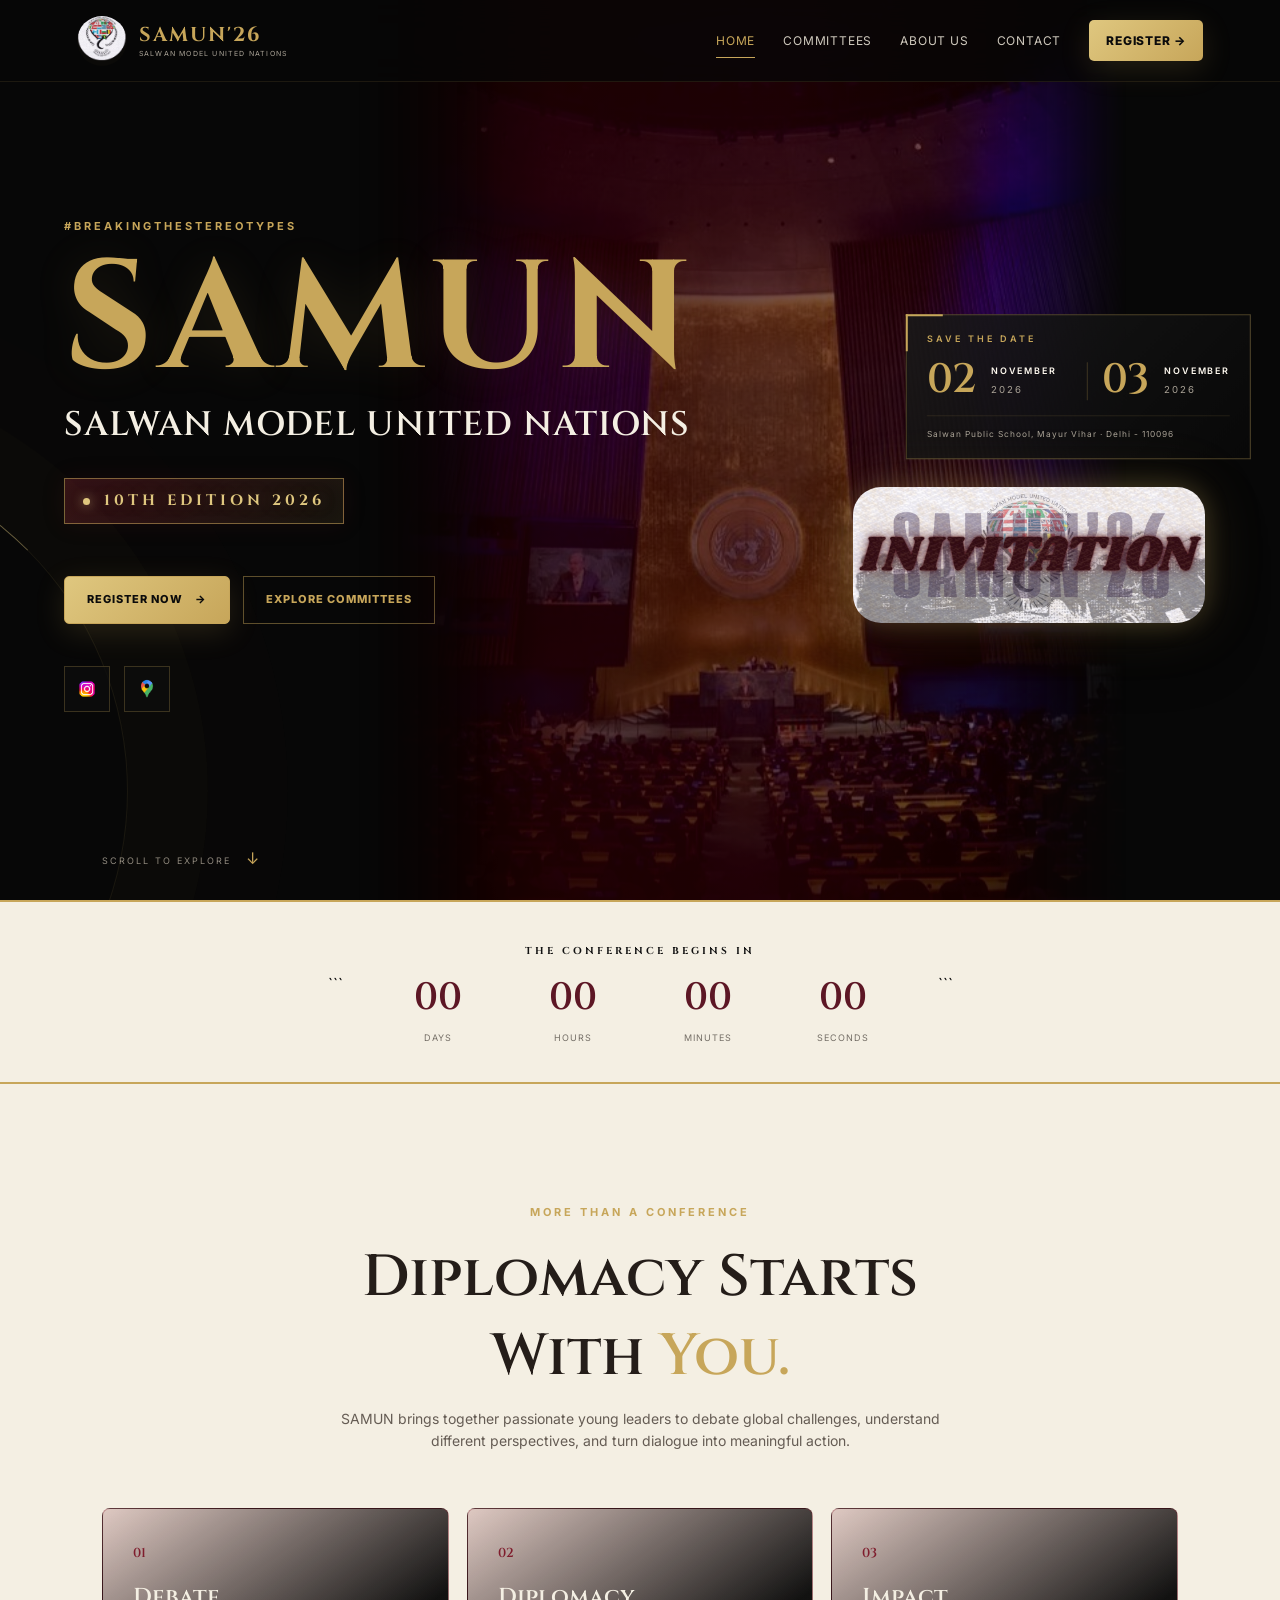
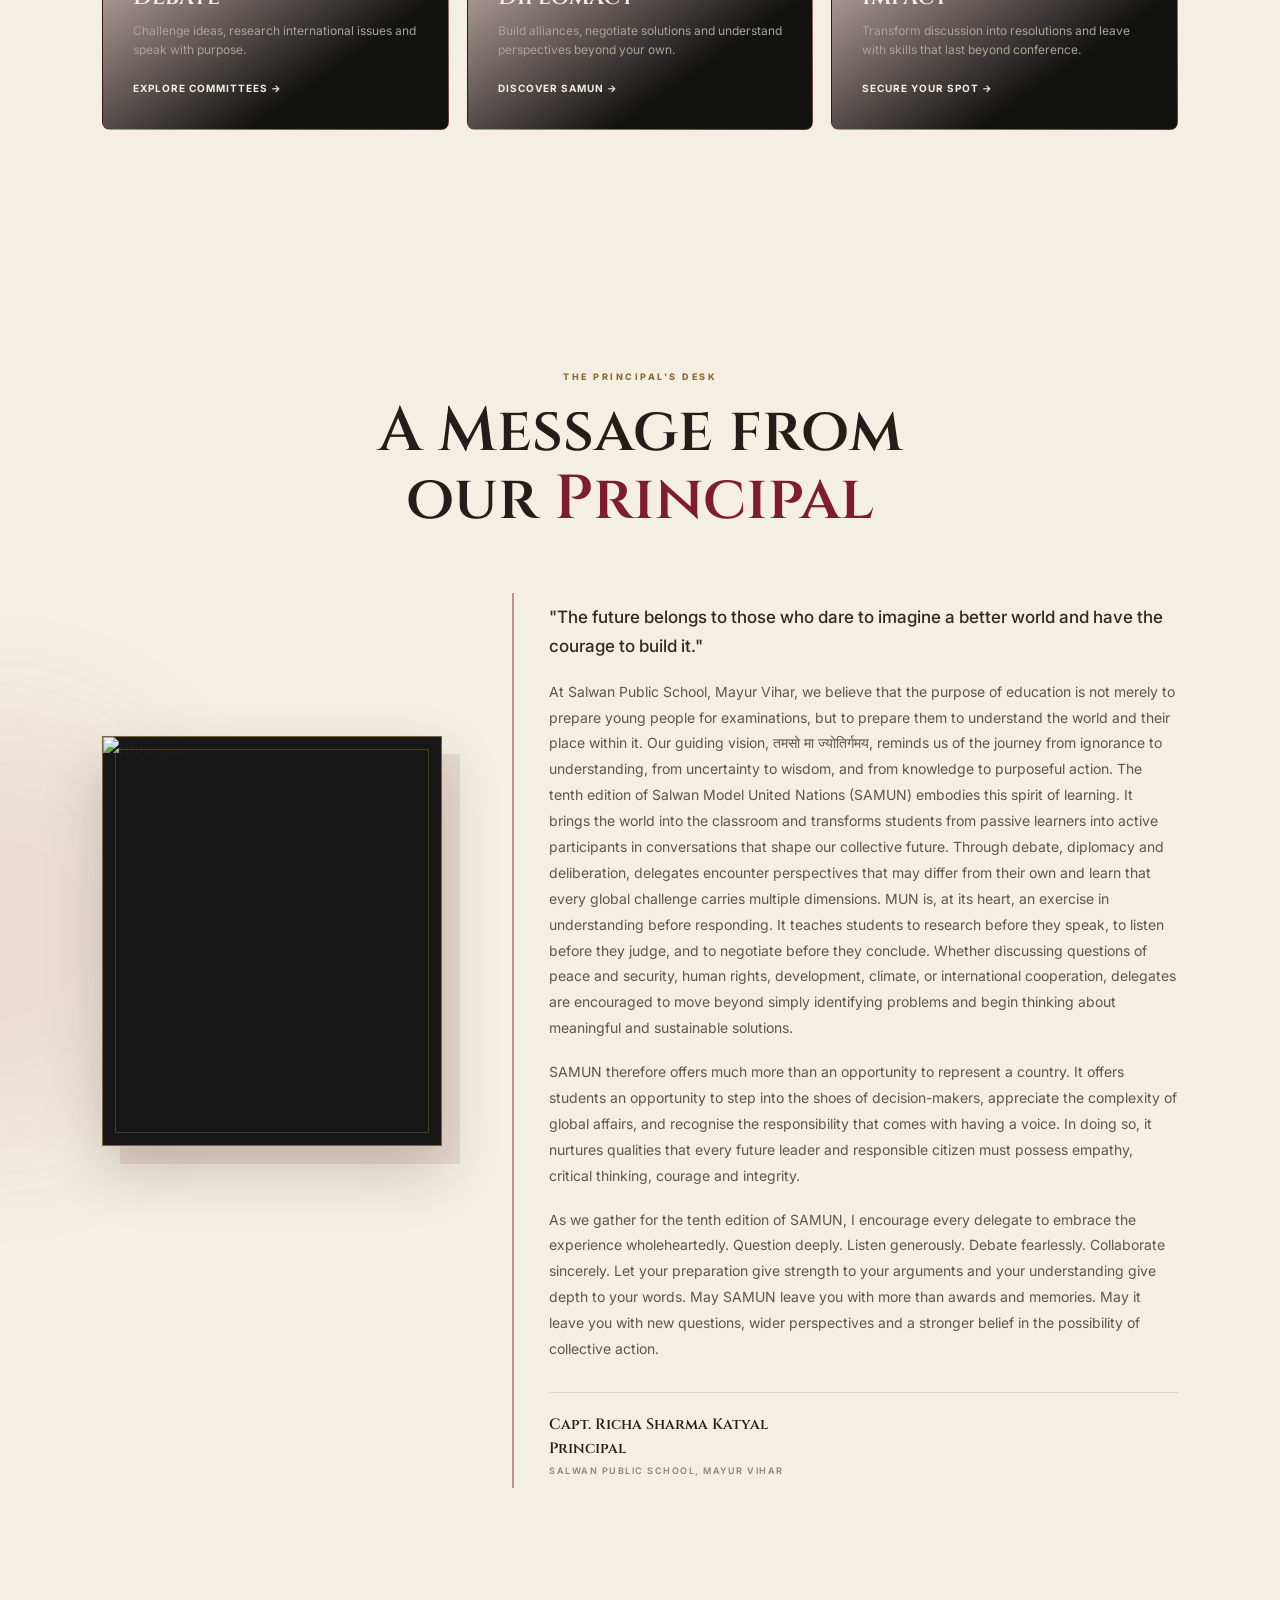
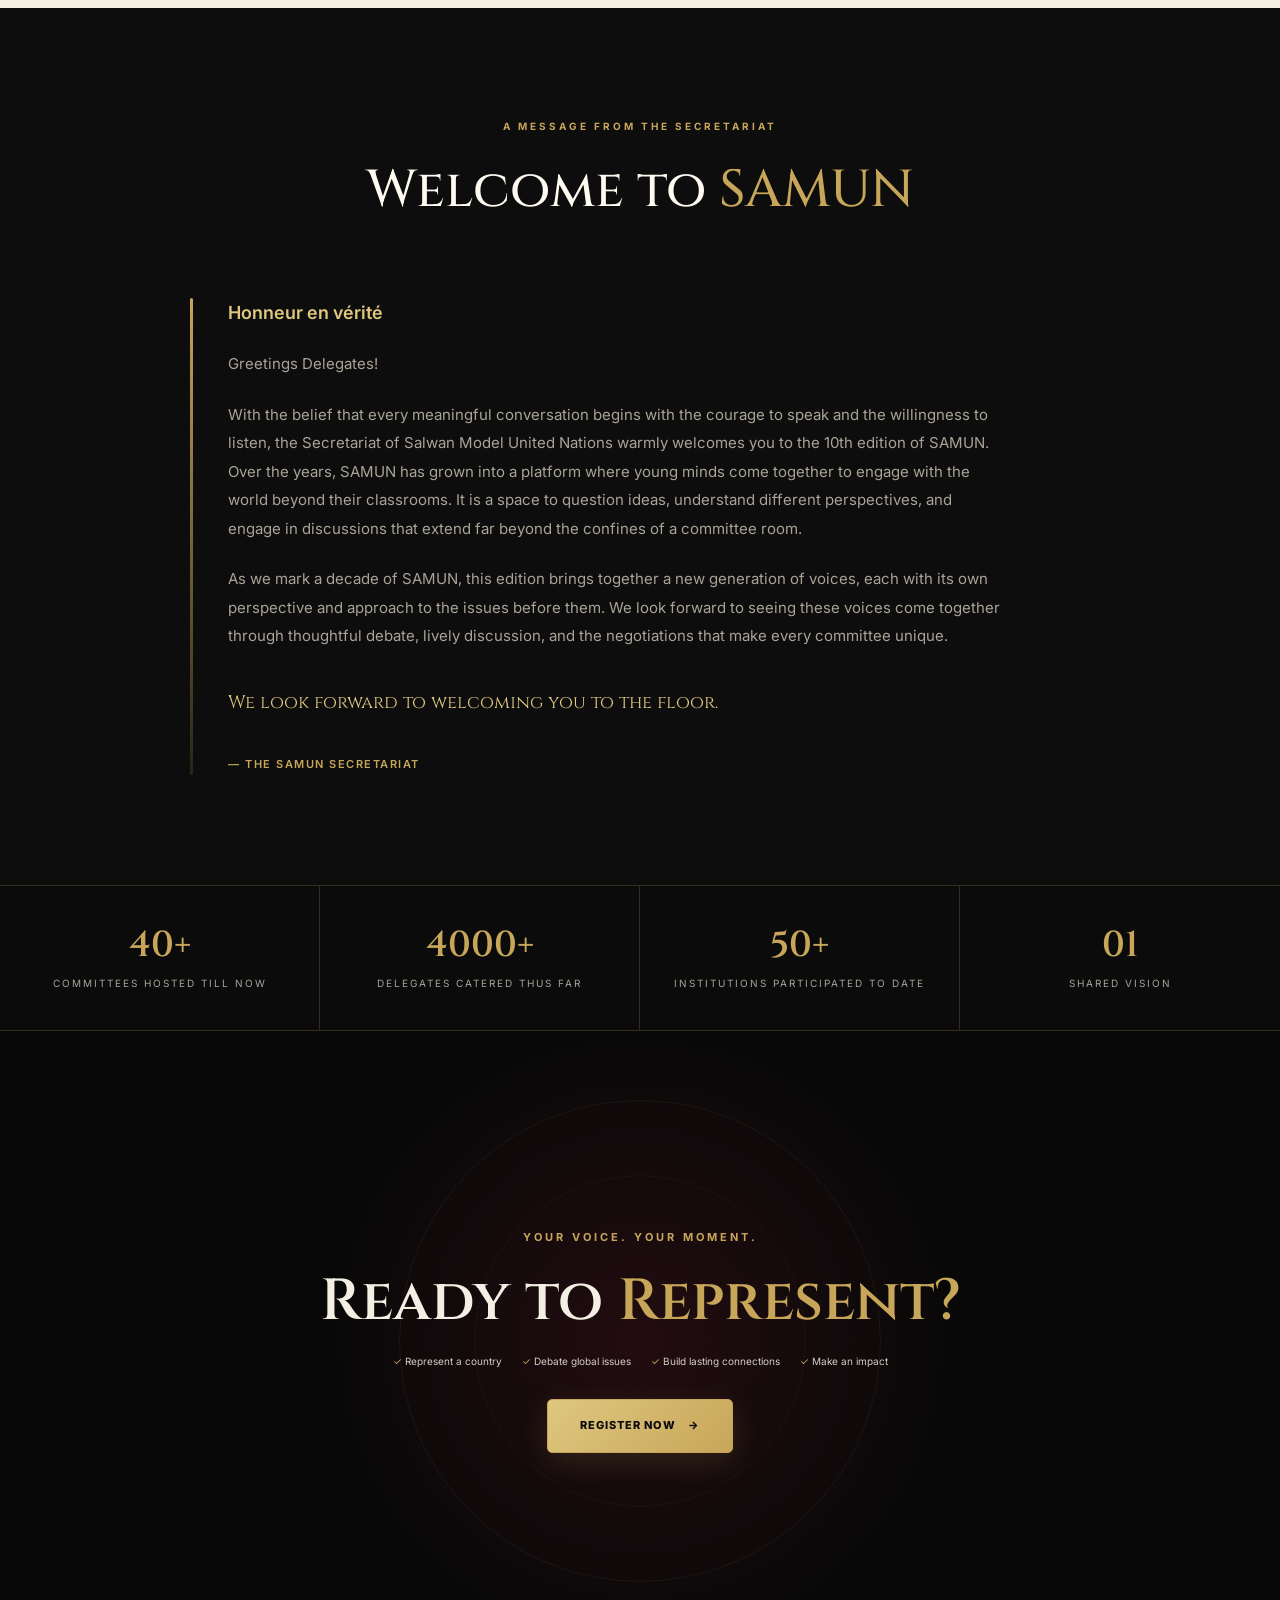
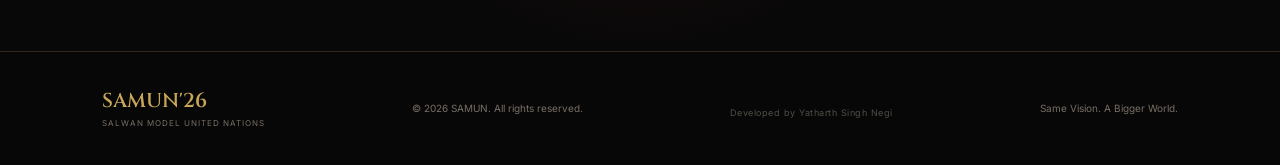
==== commit 5001920d: "Refactor save date section in index.html" ====
--- a/index.html
+++ b/index.html
@@ -79,6 +79,39 @@
 
 </div>
 
+<div class="save-date-card">
+
+    <div class="save-date-label">
+        SAVE THE DATE
+    </div>
+
+    <div class="save-date-content">
+
+        <div class="save-date-day">
+            02
+        </div>
+
+        <div class="save-date-info">
+            <span>NOVEMBER</span>
+            <strong>2026</strong>
+        </div>
+
+        <div class="save-date-divider"></div>
+
+         <div class="save-date-day">
+            03
+        </div>
+
+        <div class="save-date-info">
+            <span>NOVEMBER</span>
+            <strong>2026</strong>
+        </div>
+
+    </div>
+
+    <p>Salwan Public School, Mayur Vihar · Delhi - 110096</p>
+
+</div>
 
 <div class="hero-actions">
 
@@ -91,35 +124,6 @@
   </a>
 
 </div>
-<div class="save-date-card">
-
-        <div class="save-date-label">
-            SAVE THE DATE
-        </div>
-
-        <div class="save-date-content">
-
-            <div class="save-date-day">
-                02
-            </div>
-
-            <div class="save-date-info">
-                <span>NOVEMBER</span>
-                <strong>2026</strong>
-            </div>
-
-            <div class="save-date-divider"></div>
-
-            <div class="save-date-day">
-                03
-            </div>
-
-            <div class="save-date-info">
-                <span>NOVEMBER</span>
-                <strong>2026</strong>
-            </div>
-
-        </div>
 
 <div class="contact-socials">
 
@@ -150,11 +154,6 @@
 
     <img src="images/SAMUN (2).png"
          alt="SAMUN Logo">
-
-        <p>Salwan Public School, Mayur Vihar · Delhi - 110096</p>
-
-    </div>
-
 </div>
 
 </div>
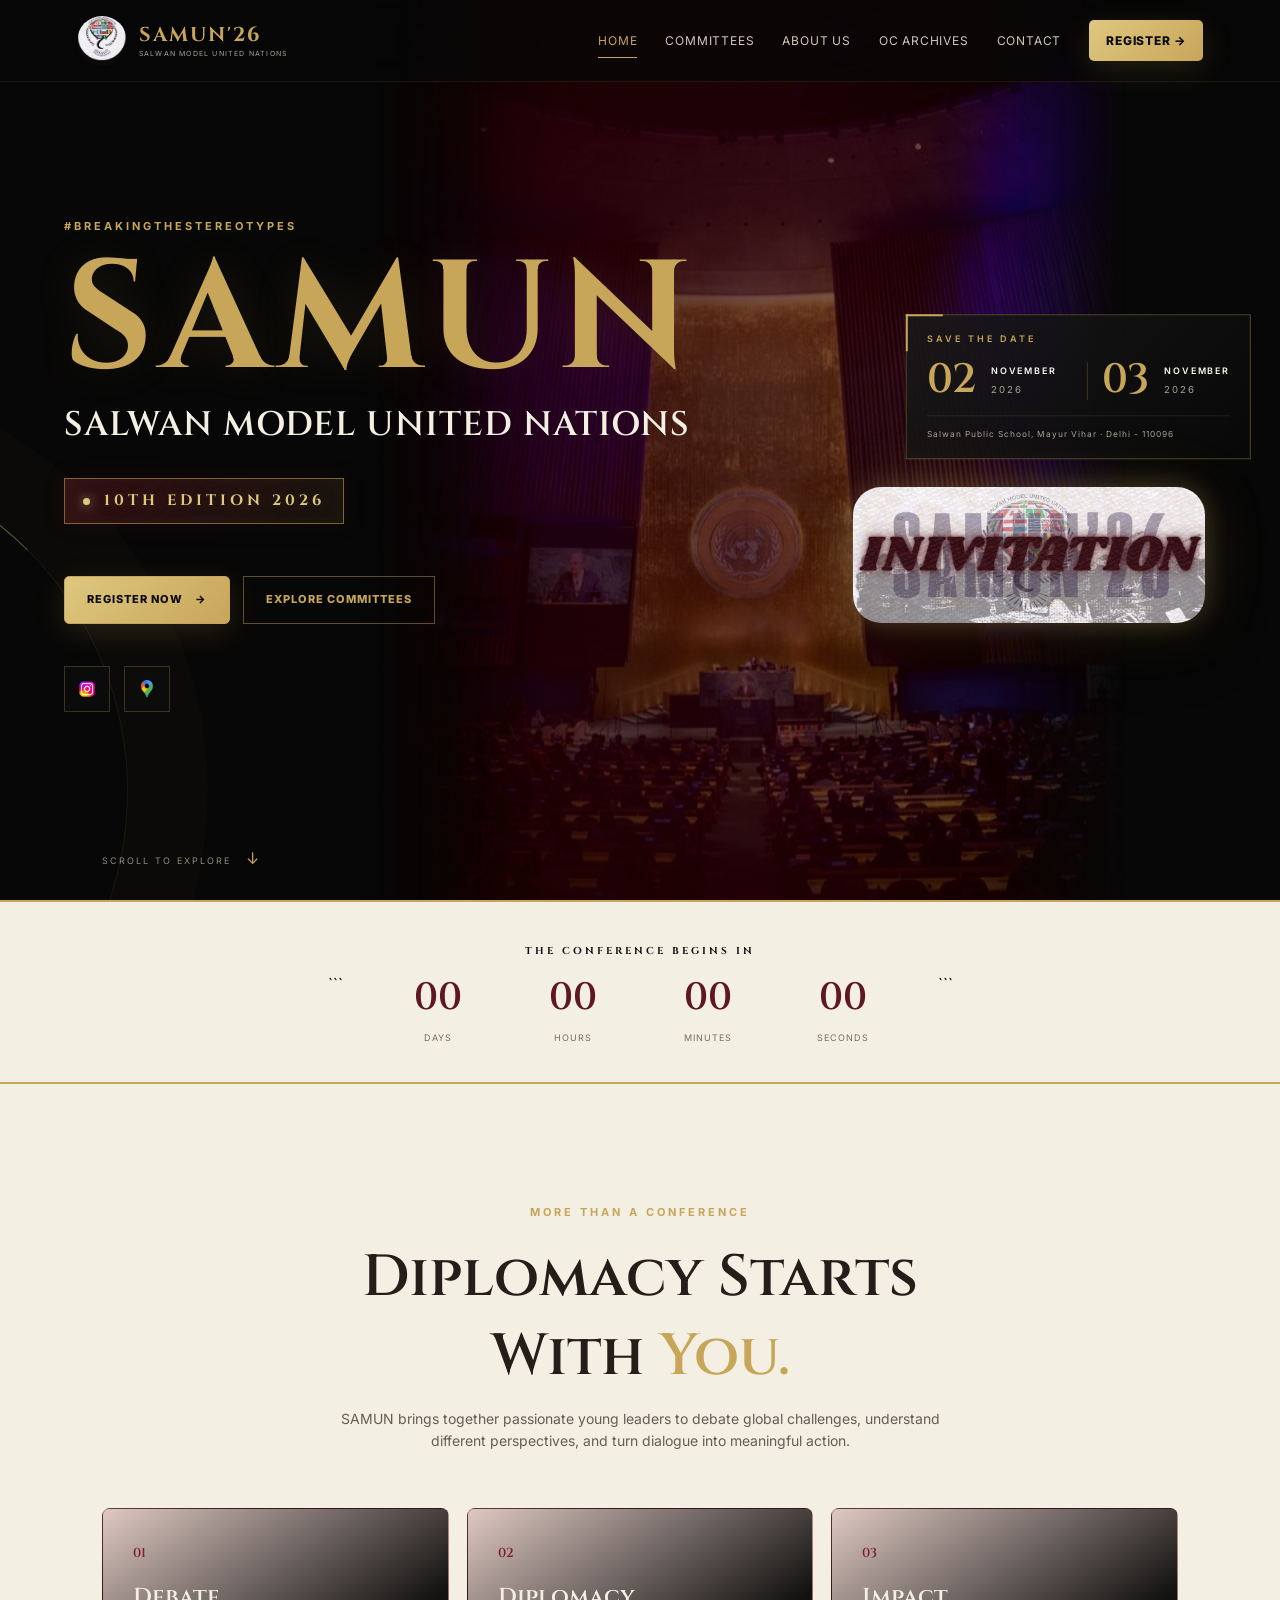
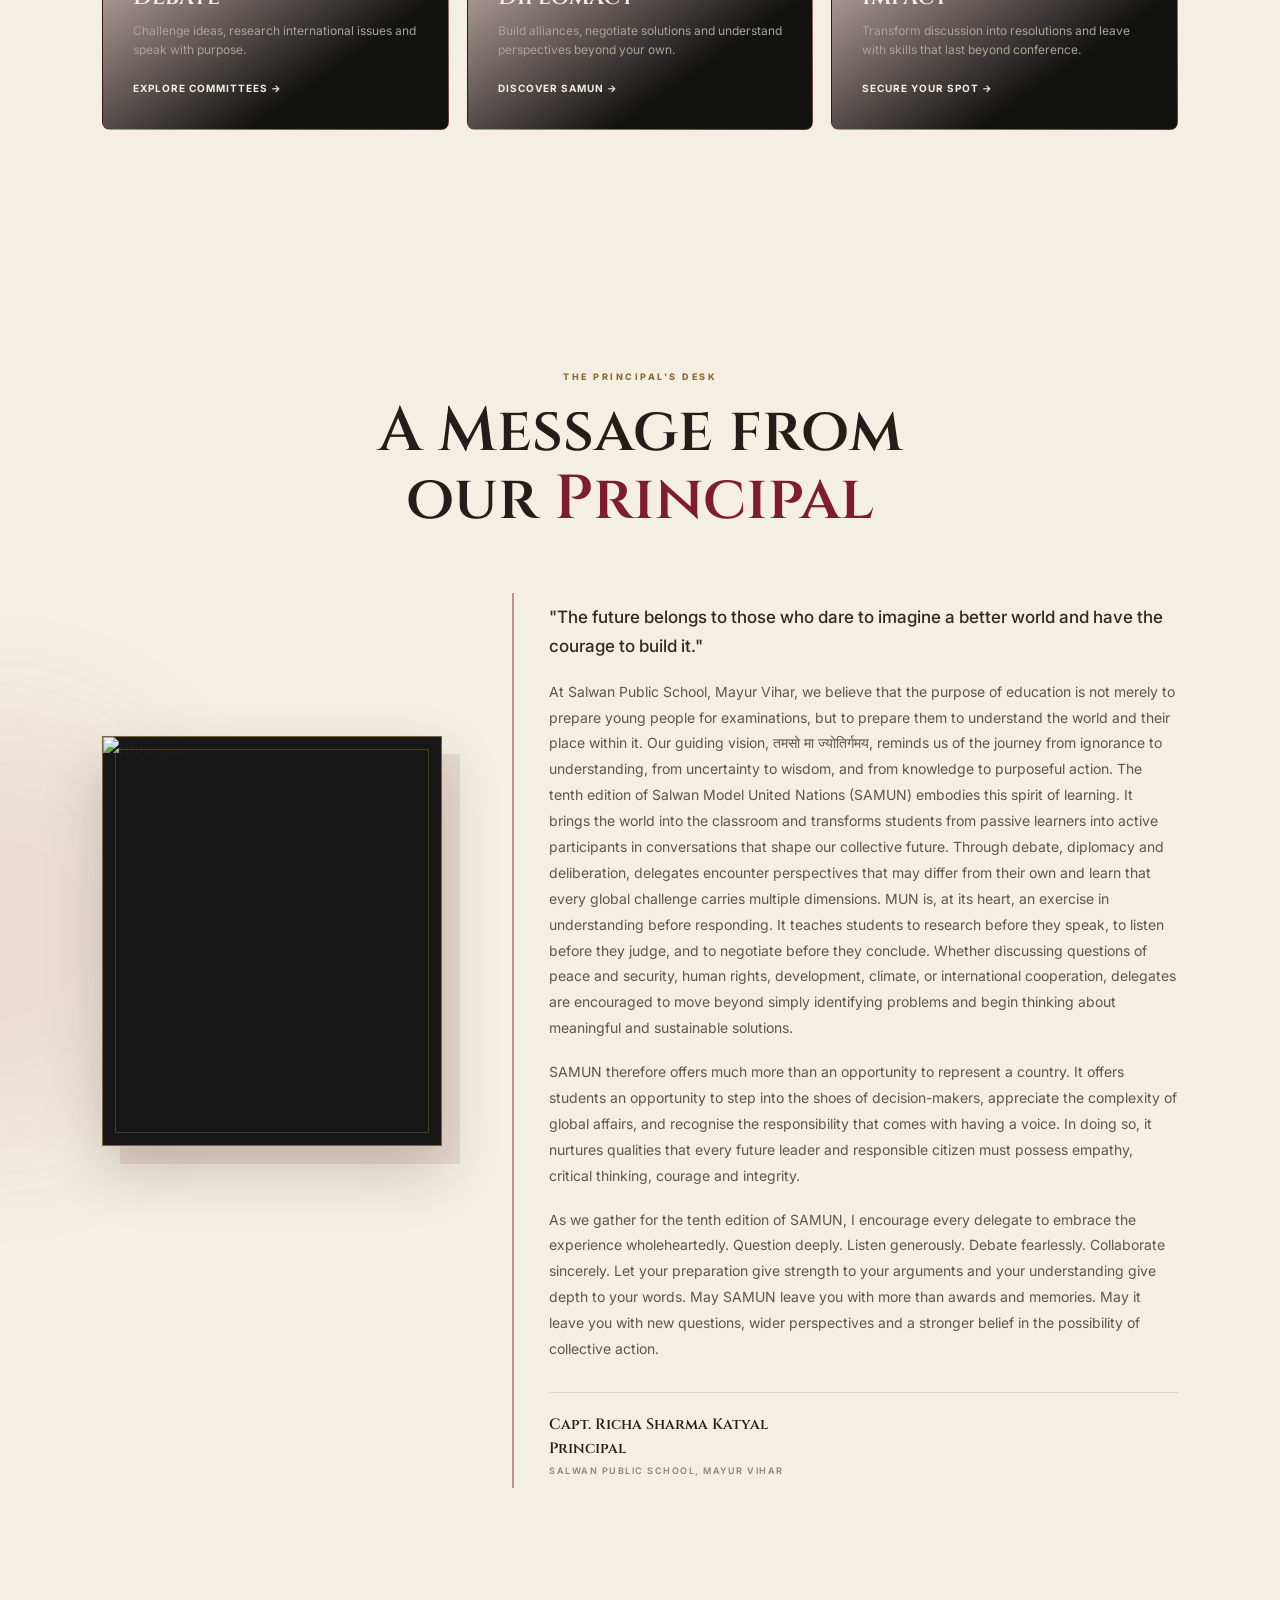
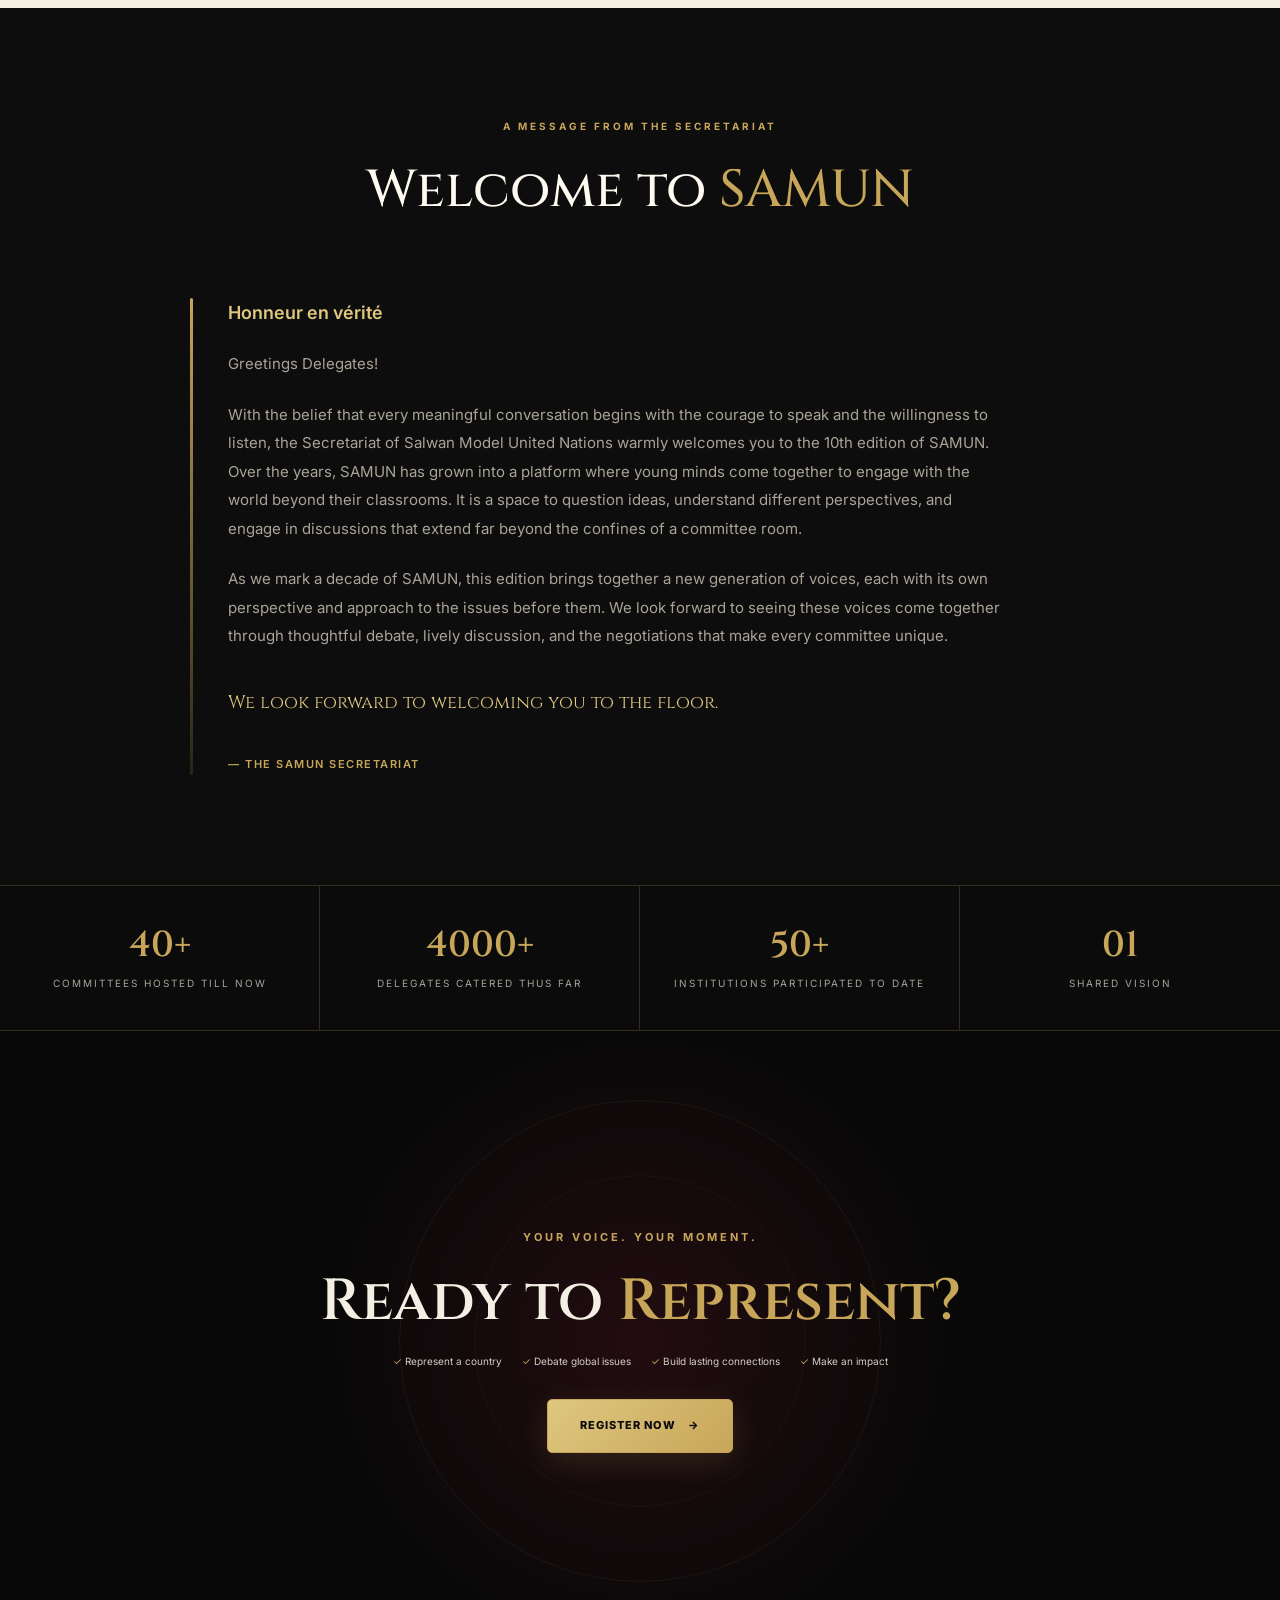
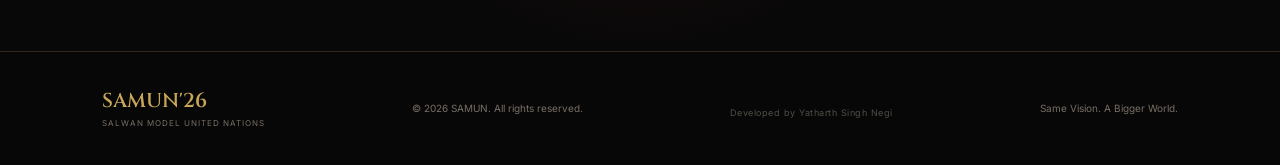
==== commit 961363be: "Update index.html" ====
--- a/index.html
+++ b/index.html
@@ -43,6 +43,7 @@
     <a href="index.html">Home</a>
     <a href="committees.html">Committees</a>
     <a href="about.html">About Us</a>
+    <a href="oc-archives.html">OC Archives</a>
     <a href="contact.html">Contact</a>
     <a href="register.html" class="nav-register">
       Register <span>→</span>
--- a/style.css
+++ b/style.css
@@ -2445,6 +2445,24 @@
     100% {
         border-color: rgba(199,166,90,.25);
         box-shadow: 0 0 0 rgba(199,166,90,0);
+    }
+}
+
+@media (max-width: 1200px) {
+    .save-date-card {
+        right: -45%;
+    }
+}
+
+@media (max-width: 1000px) {
+    .save-date-card {
+        right: -35%;
+    }
+}
+
+@media (max-width: 800px) {
+    .save-date-card {
+        right: -25%;
     }
 }
 
@@ -7115,3 +7133,400 @@
         font-size:8.5px;
     }
 }
+
+/* ========================================
+   OC ARCHIVES PAGE
+======================================== */
+
+.oc-page-hero {
+    width: 100%;
+    padding: 150px 6% 90px;
+    border-bottom: 1px solid rgba(199,166,90,.22);
+}
+
+.oc-page-hero-inner {
+    width: min(1380px, 100%);
+    margin: 0 auto;
+}
+
+.oc-page-hero .eyebrow {
+    display: block;
+    margin-bottom: 18px;
+
+    color: var(--gold);
+
+    font-family: "Inter", sans-serif;
+    font-size: 9px;
+    font-weight: 700;
+    letter-spacing: 2.5px;
+    text-transform: uppercase;
+}
+
+.oc-page-hero h1 {
+    margin: 0;
+
+    color: var(--ivory);
+
+    font-family: "Cinzel", serif;
+    font-size: clamp(52px, 8vw, 100px);
+    font-weight: 500;
+    line-height: 1;
+}
+
+.oc-page-hero h1 em {
+    color: var(--crimson);
+    font-style: normal;
+}
+
+.oc-page-hero p {
+    max-width: 520px;
+    margin: 28px 0 0;
+
+    color: var(--muted);
+
+    font-family: "Inter", sans-serif;
+    font-size: 13px;
+    line-height: 1.8;
+}
+
+
+/* GALLERY */
+
+.oc-gallery {
+    width: 100%;
+    padding: 100px 6% 140px;
+}
+
+.oc-gallery-inner {
+    width: min(1380px, 100%);
+    margin: 0 auto;
+}
+
+
+/* HEADING */
+
+.oc-gallery-heading {
+    display: flex;
+    justify-content: space-between;
+    align-items: flex-end;
+
+    gap: 60px;
+    margin-bottom: 60px;
+    padding-bottom: 30px;
+
+    border-bottom: 1px solid rgba(199,166,90,.22);
+}
+
+.oc-gallery-heading > div::before {
+    content: "";
+
+    display: block;
+
+    width: 42px;
+    height: 2px;
+
+    margin-bottom: 18px;
+
+    background: var(--gold);
+}
+
+.oc-gallery-heading .section-eyebrow {
+    display: block;
+
+    margin-bottom: 12px;
+
+    color: var(--gold);
+
+    font-family: "Inter", sans-serif;
+    font-size: 9px;
+    font-weight: 700;
+    letter-spacing: 2.5px;
+    text-transform: uppercase;
+}
+
+.oc-gallery-heading h2 {
+    max-width: 700px;
+
+    margin: 0;
+
+    color: var(--ivory);
+
+    font-family: "Cinzel", serif;
+    font-size: clamp(34px, 4.5vw, 58px);
+    font-weight: 500;
+    line-height: 1.12;
+}
+
+.oc-gallery-heading h2 em {
+    color: var(--crimson);
+    font-style: normal;
+}
+
+.oc-gallery-heading > p {
+    max-width: 320px;
+
+    margin: 0;
+
+    color: var(--muted);
+
+    font-family: "Inter", sans-serif;
+    font-size: 12px;
+    line-height: 1.8;
+}
+
+
+/* GRID */
+
+.oc-gallery-grid {
+    display: grid;
+
+    grid-template-columns: repeat(2, minmax(0, 1fr));
+
+    gap: 28px;
+}
+
+
+/* CARD */
+
+.oc-gallery-item {
+    position: relative;
+
+    min-width: 0;
+
+    background: var(--black-2);
+
+    border: 1px solid rgba(199,166,90,.20);
+
+    overflow: hidden;
+
+    transition:
+        transform .4s ease,
+        border-color .4s ease;
+}
+
+.oc-gallery-item:hover {
+    transform: translateY(-6px);
+
+    border-color: rgba(199,166,90,.55);
+}
+
+
+/* IMAGE */
+
+.oc-gallery-image {
+    position: relative;
+
+    width: 100%;
+    aspect-ratio: 16 / 10;
+
+    overflow: hidden;
+
+    background: var(--black-3);
+}
+
+.oc-gallery-image::after {
+    content: "";
+
+    position: absolute;
+
+    inset: 12px;
+
+    border: 1px solid rgba(244,239,227,.14);
+
+    pointer-events: none;
+}
+
+.oc-gallery-image img {
+    display: block;
+
+    width: 100%;
+    height: 100%;
+
+    object-fit: cover;
+
+    filter: saturate(.8);
+
+    transition:
+        transform .7s cubic-bezier(.2,.7,.2,1),
+        filter .5s ease;
+}
+
+.oc-gallery-item:hover img {
+    transform: scale(1.04);
+    filter: saturate(1);
+}
+
+
+/* GOLD DETAIL */
+
+.oc-gallery-item::before {
+    content: "";
+
+    position: absolute;
+
+    left: 0;
+    bottom: 59px;
+
+    width: 50px;
+    height: 2px;
+
+    background: var(--gold);
+
+    z-index: 4;
+}
+
+
+/* CAPTION */
+
+.oc-gallery-caption {
+    display: flex;
+    align-items: center;
+
+    gap: 20px;
+
+    min-height: 72px;
+
+    padding: 14px 20px;
+
+    border-top: 1px solid rgba(199,166,90,.15);
+}
+
+.oc-gallery-caption > span {
+    color: rgba(199,166,90,.5);
+
+    font-family: "Cinzel", serif;
+    font-size: 12px;
+    letter-spacing: 2px;
+}
+
+.oc-gallery-caption > div {
+    display: flex;
+    flex-direction: column;
+    gap: 5px;
+}
+
+.oc-gallery-caption strong {
+    color: var(--ivory);
+
+    font-family: "Inter", sans-serif;
+    font-size: 11px;
+    font-weight: 600;
+    letter-spacing: 1px;
+    text-transform: uppercase;
+}
+
+.oc-gallery-caption small {
+    color: var(--muted);
+
+    font-family: "Inter", sans-serif;
+    font-size: 7px;
+    font-weight: 600;
+    letter-spacing: 2px;
+    text-transform: uppercase;
+}
+
+
+/* ========================================
+   TABLET
+======================================== */
+
+@media (max-width: 900px) {
+
+    .oc-page-hero {
+        padding: 120px 5% 75px;
+    }
+
+    .oc-gallery {
+        padding: 80px 5% 100px;
+    }
+
+    .oc-gallery-heading {
+        gap: 30px;
+    }
+
+    .oc-gallery-grid {
+        gap: 18px;
+    }
+
+}
+
+
+/* ========================================
+   MOBILE
+======================================== */
+
+@media (max-width: 650px) {
+
+    .oc-page-hero {
+        padding: 105px 5% 65px;
+    }
+
+    .oc-page-hero h1 {
+        font-size: 48px;
+    }
+
+    .oc-page-hero p {
+        font-size: 11px;
+    }
+
+
+    .oc-gallery {
+        padding: 70px 5% 80px;
+    }
+
+    .oc-gallery-heading {
+        display: block;
+
+        margin-bottom: 40px;
+    }
+
+    .oc-gallery-heading h2 {
+        font-size: 32px;
+    }
+
+    .oc-gallery-heading > p {
+        max-width: 100%;
+        margin-top: 20px;
+
+        font-size: 11px;
+    }
+
+
+    .oc-gallery-grid {
+        grid-template-columns: 1fr;
+        gap: 20px;
+    }
+
+
+    .oc-gallery-image {
+        aspect-ratio: 4 / 3;
+    }
+
+
+    .oc-gallery-caption {
+        min-height: 65px;
+        padding: 13px 15px;
+    }
+
+    .oc-gallery-caption strong {
+        font-size: 9px;
+    }
+
+}
+
+
+/* ========================================
+   SMALL PHONES
+======================================== */
+
+@media (max-width: 400px) {
+
+    .oc-page-hero h1 {
+        font-size: 41px;
+    }
+
+    .oc-gallery-heading h2 {
+        font-size: 28px;
+    }
+
+}
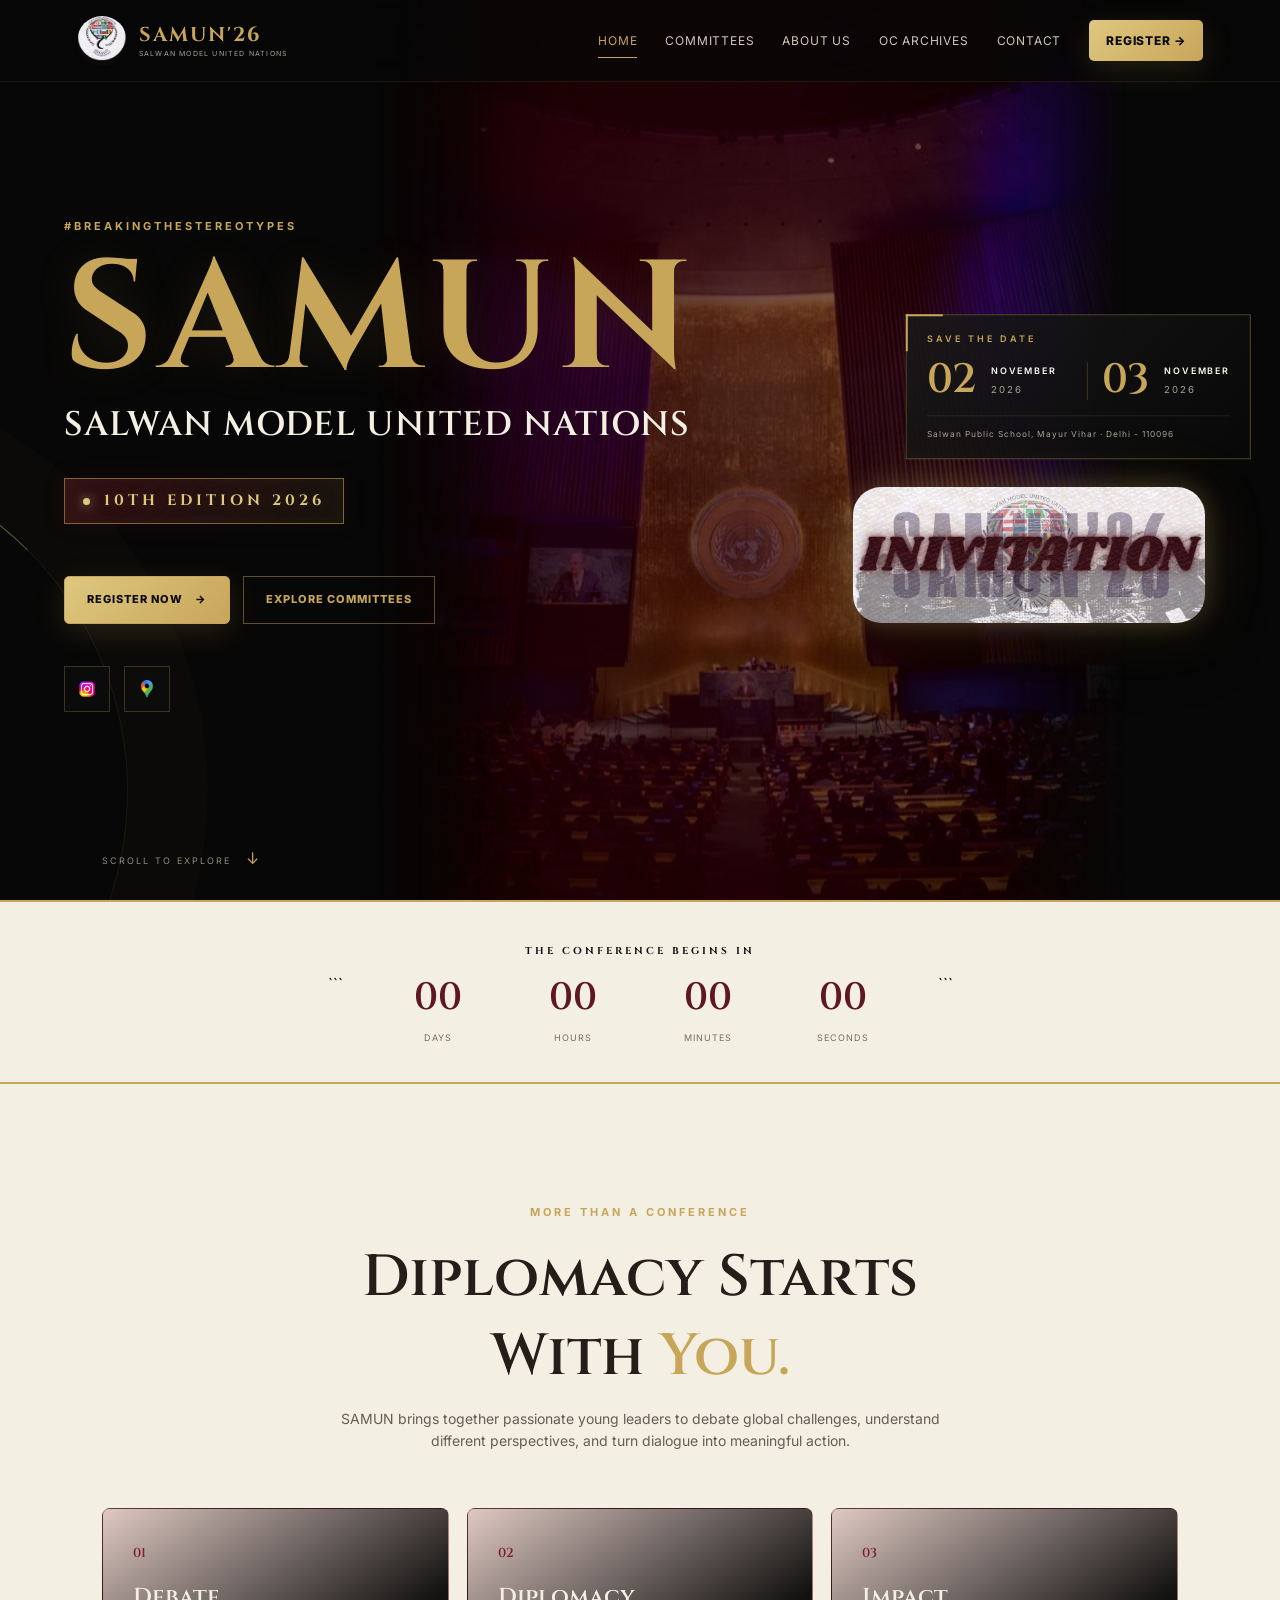
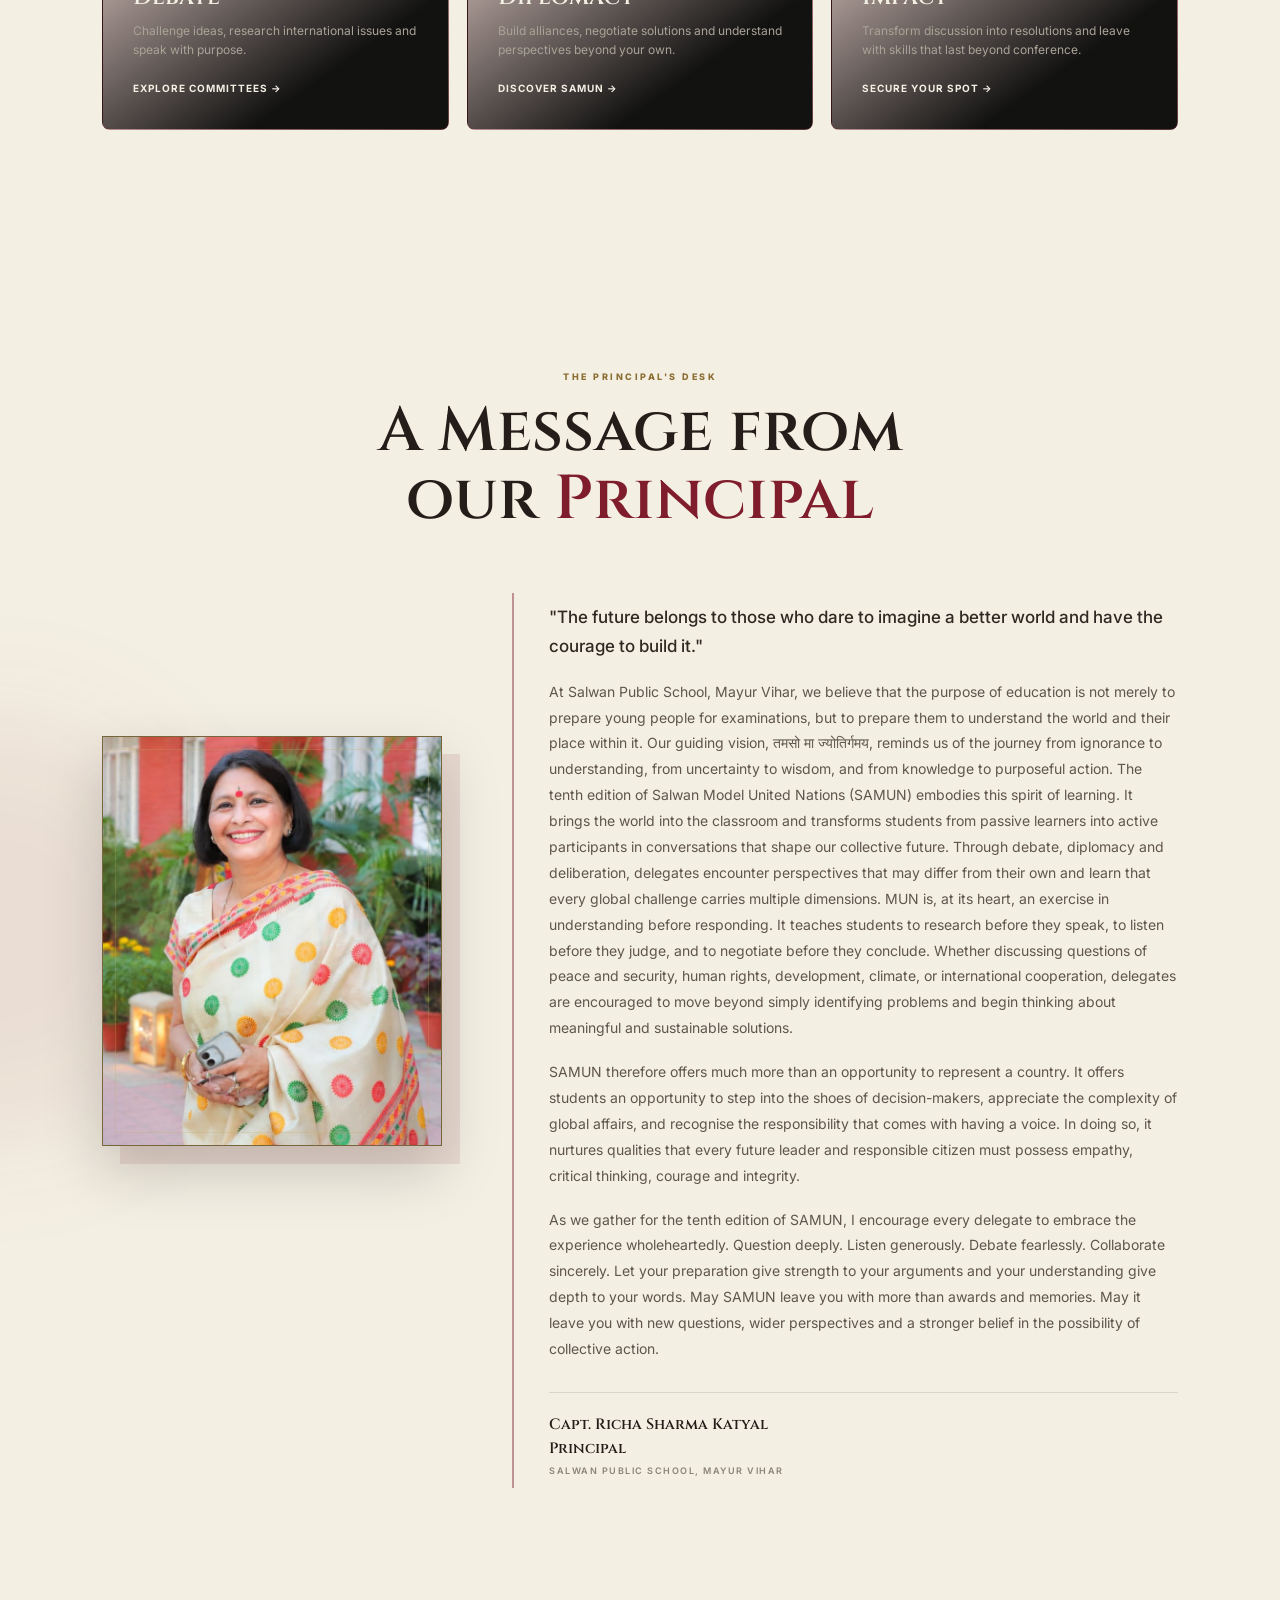
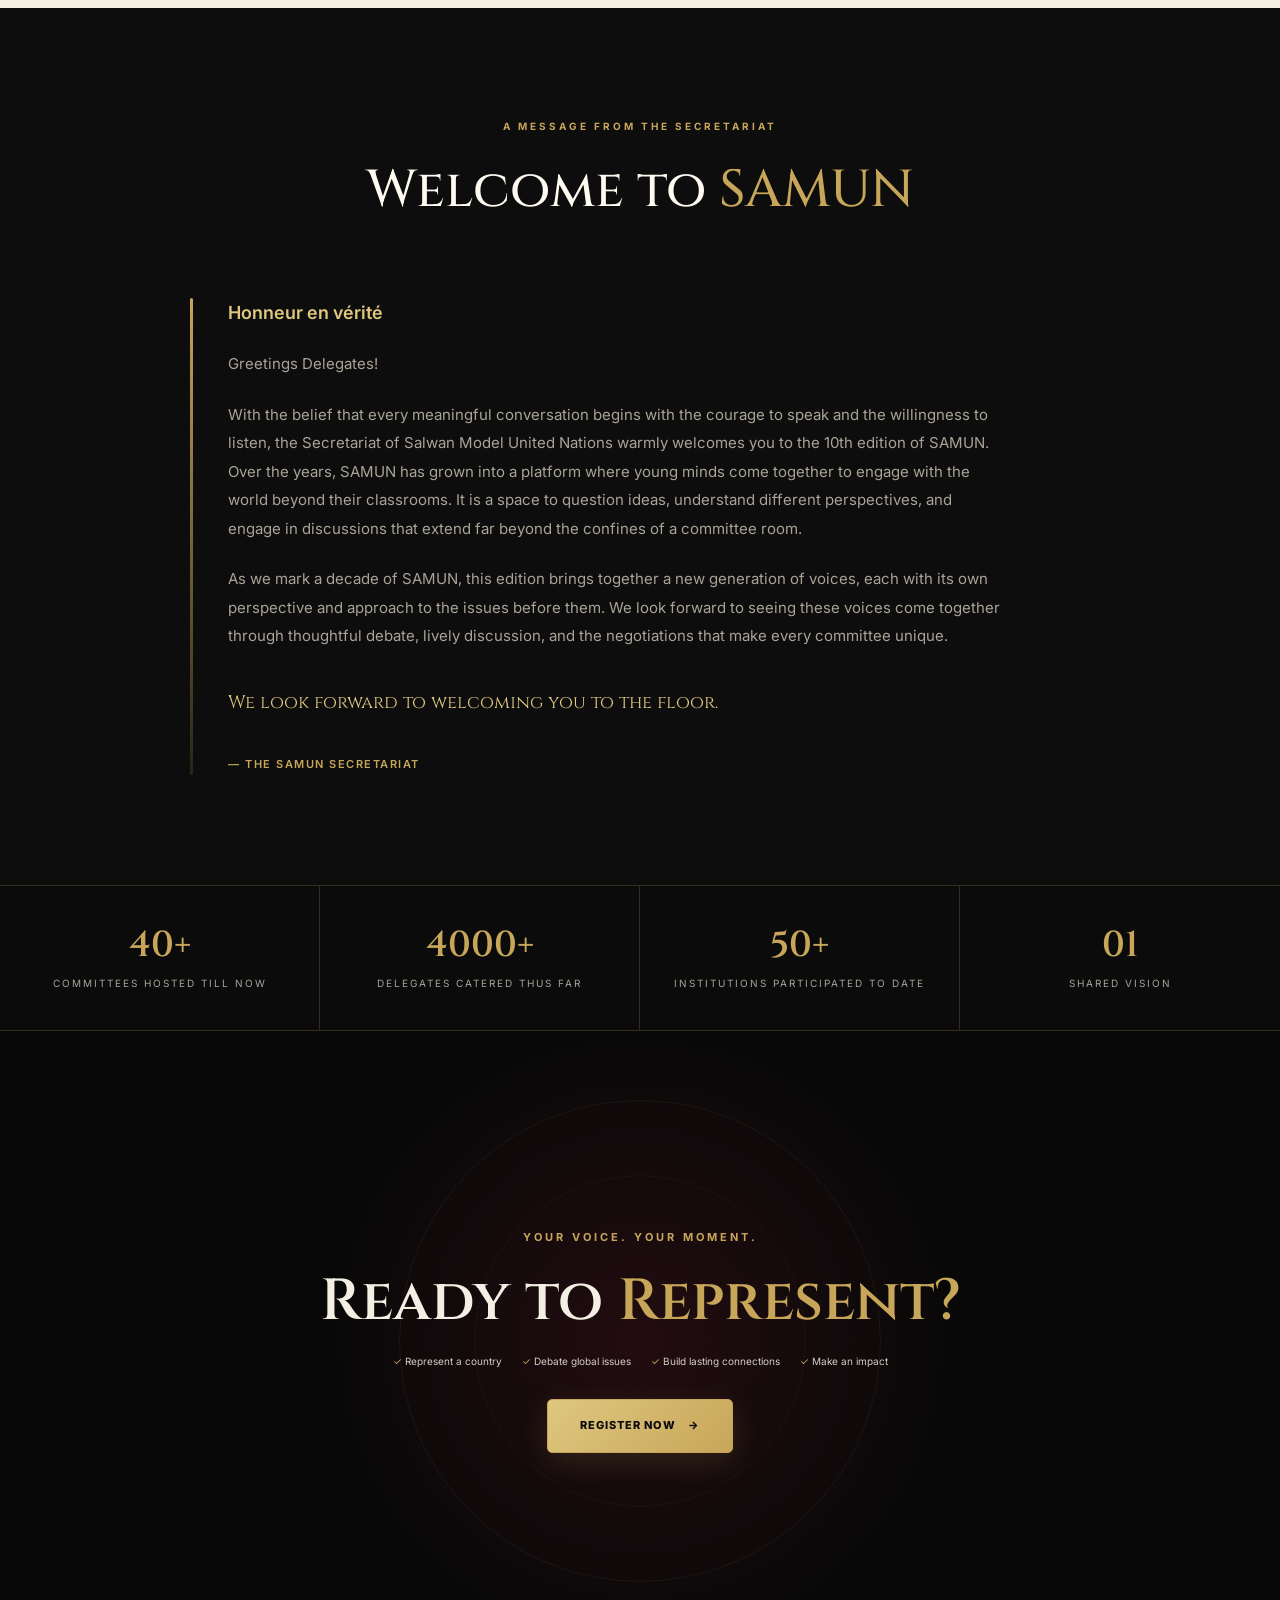
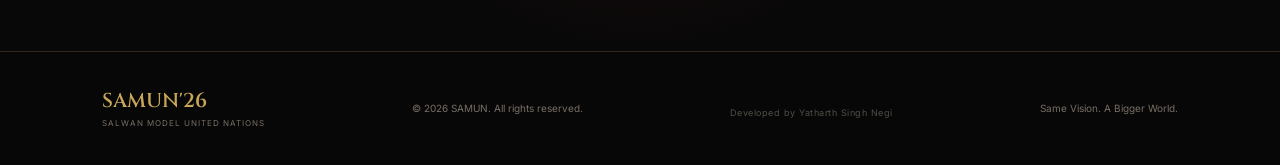
==== commit 10718bf6: "Update index.html" ====
--- a/index.html
+++ b/index.html
@@ -296,7 +296,7 @@
         <div class="principal-desk-content">
 
             <div class="principal-desk-image">
-                <img src="images/principal.jpg" alt="Principal">
+                <img src="principal.png" alt="Principal">
             </div>
 
             <div class="principal-desk-message">
--- a/style.css
+++ b/style.css
@@ -7258,7 +7258,7 @@
 }
 
 .oc-gallery-heading h2 em {
-    color: var(--crimson);
+    color: var(--gold);
     font-style: normal;
 }
 
@@ -7530,3 +7530,32 @@
     }
 
 }
+
+.oc-page-hero-inner{
+    width:min(1380px,100%);
+    margin:0 auto;
+    text-align:center;
+}
+
+.oc-page-hero h1{
+    margin:0;
+    color:var(--ivory);
+    font-family:"Cinzel",serif;
+    font-size:clamp(52px,8vw,100px);
+    font-weight:500;
+    line-height:1;
+}
+
+.oc-page-hero h1 em{
+    color:var(--gold);
+    font-style:normal;
+}
+
+.oc-page-hero p{
+    max-width:560px;
+    margin:28px auto 0;
+    color:var(--muted);
+    font-family:"Inter",sans-serif;
+    font-size:13px;
+    line-height:1.8;
+}
